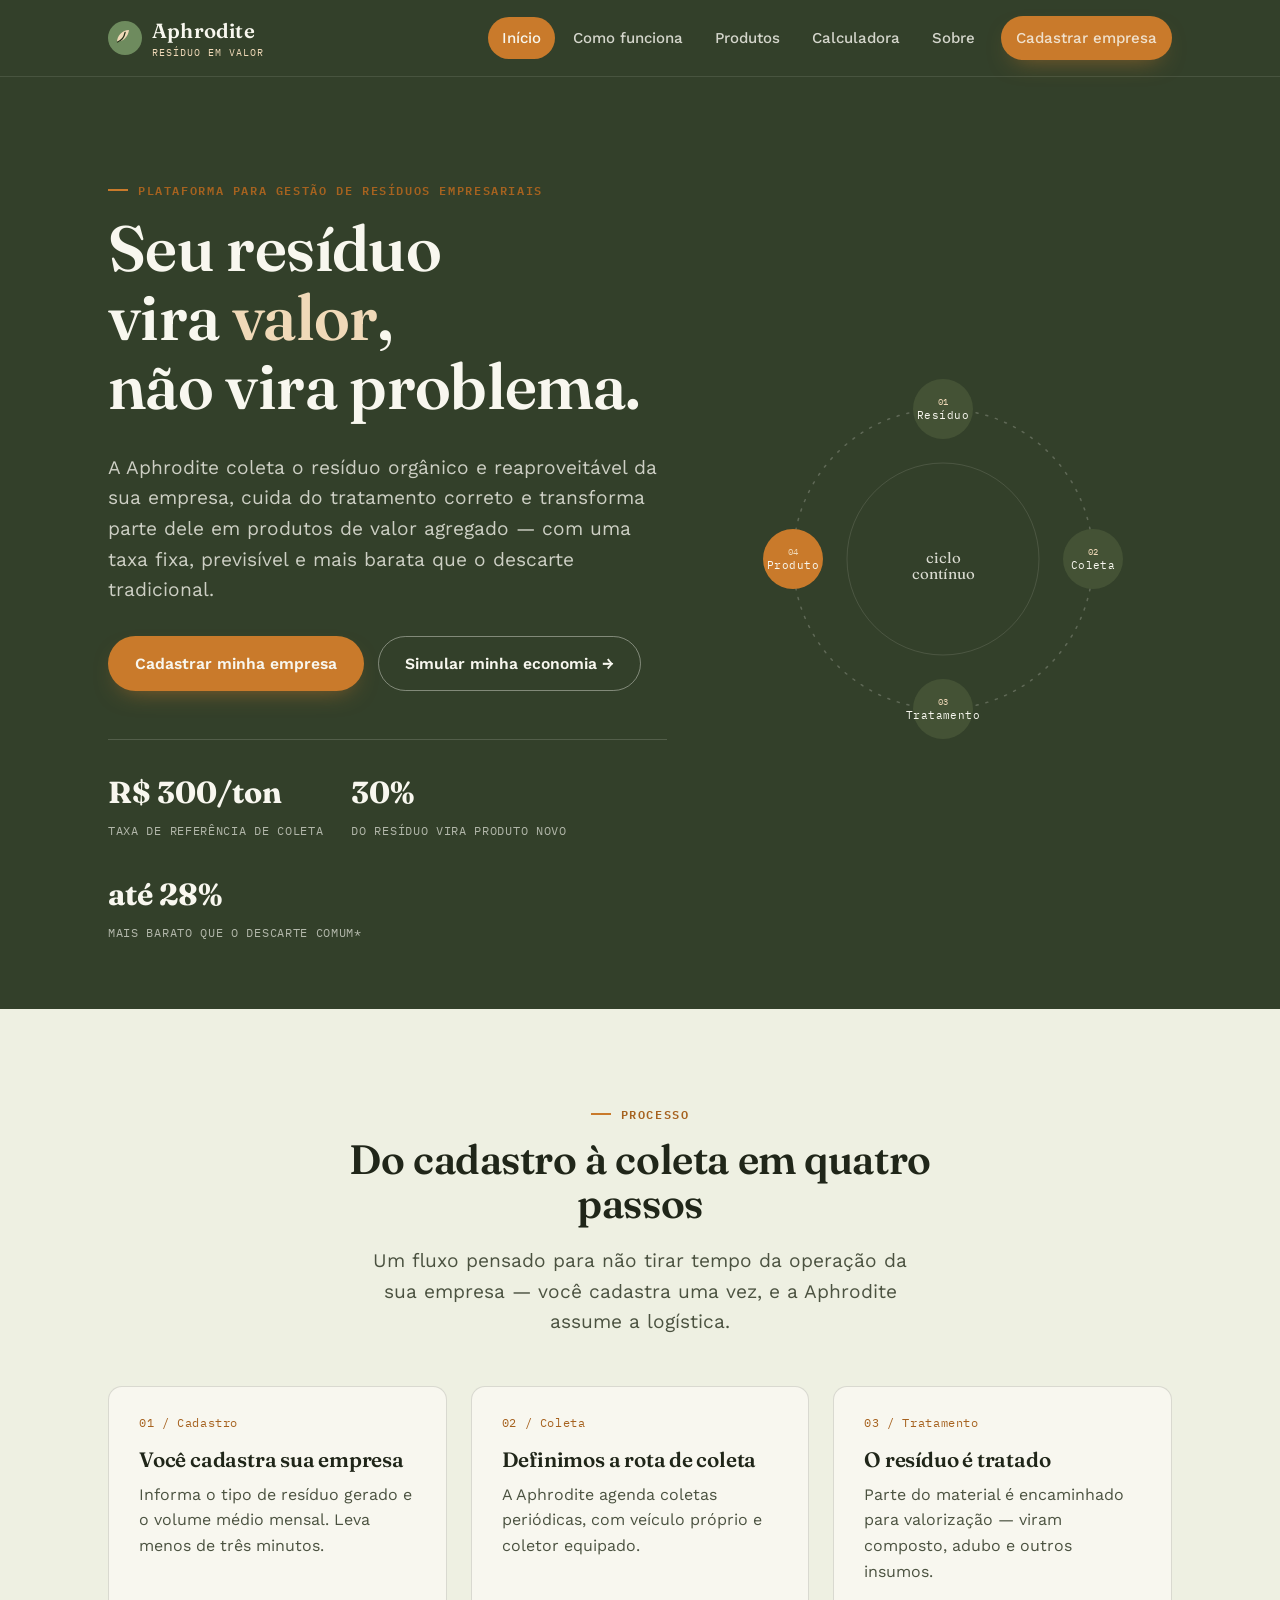
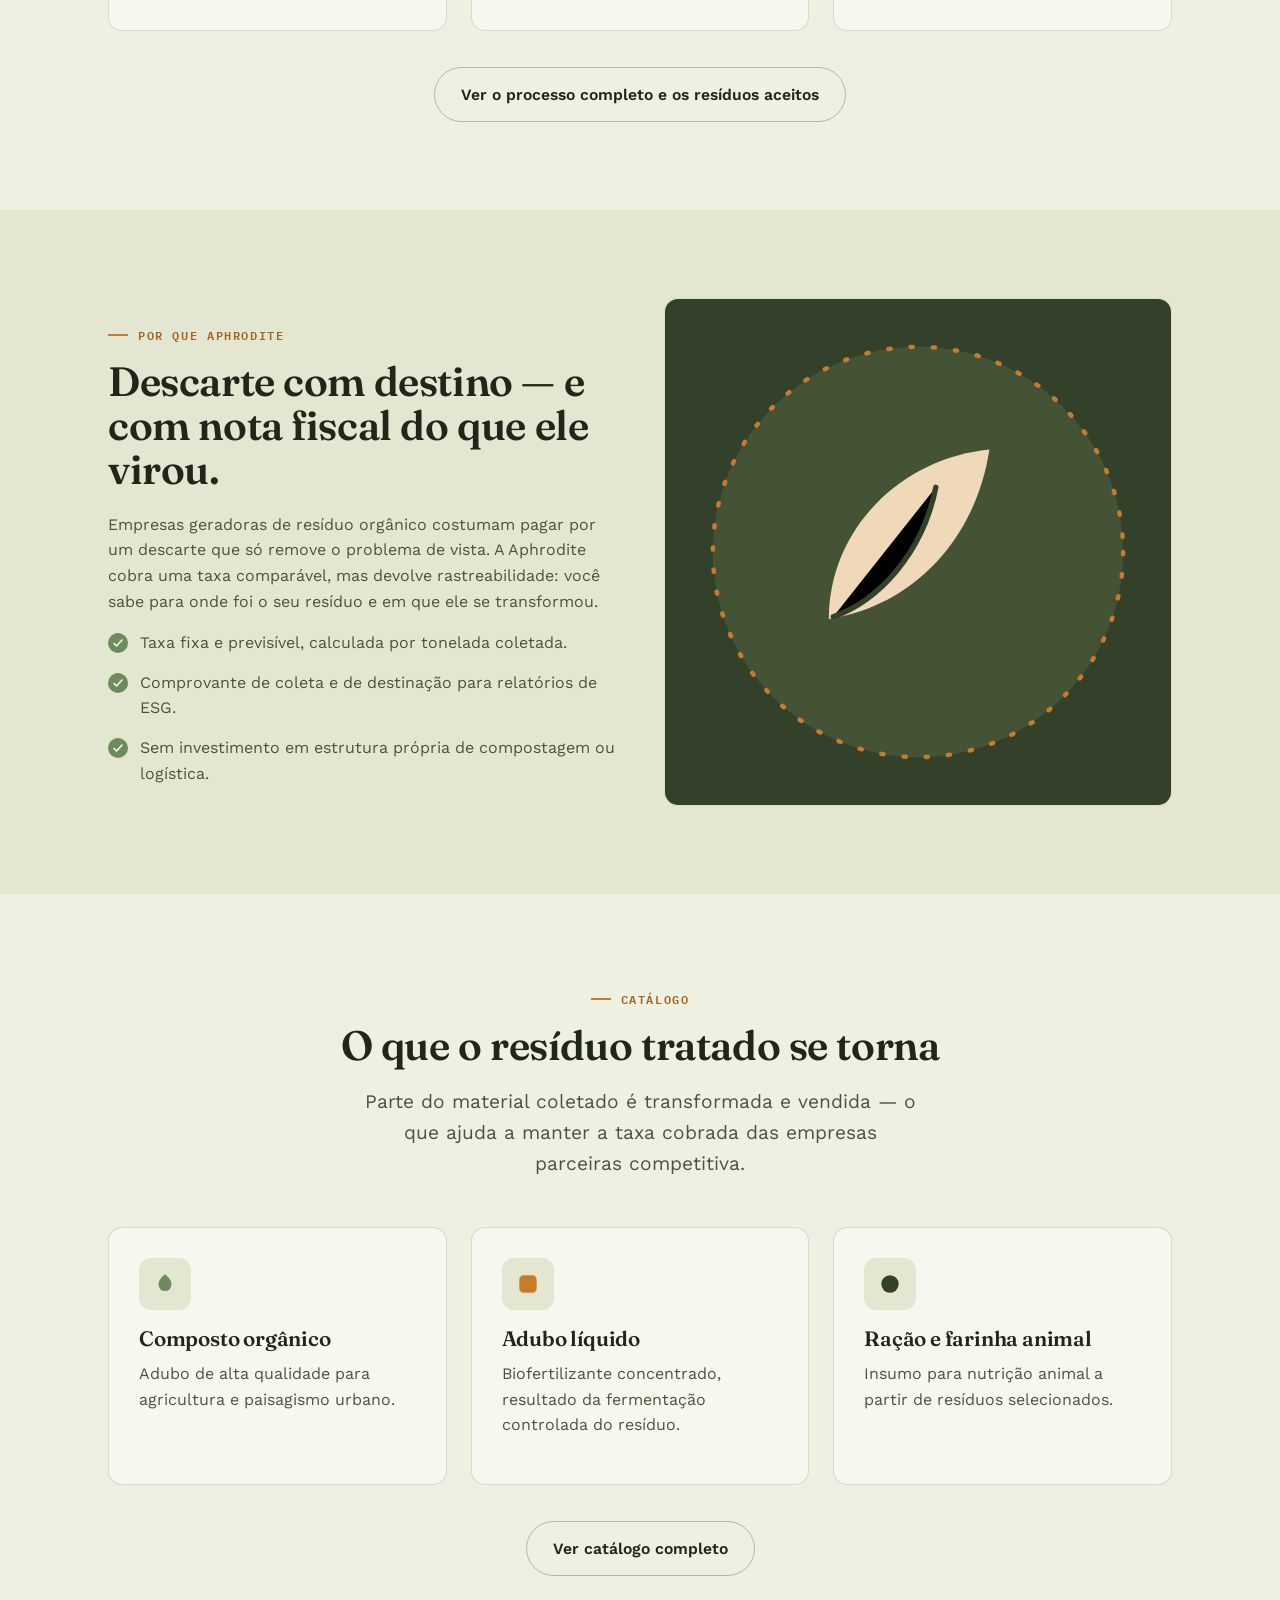
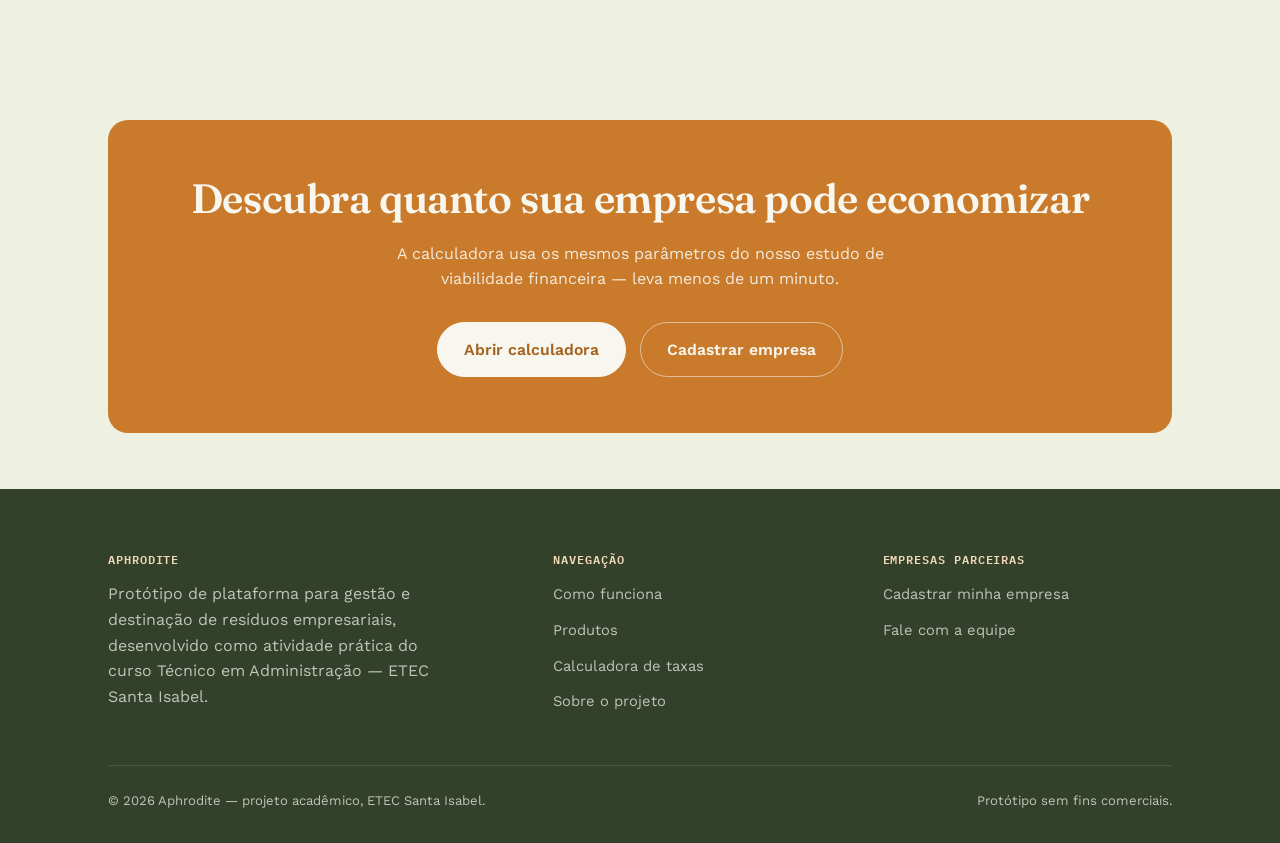
==== index.html @ 7aeb212d "Add files via upload" ====
<!DOCTYPE html>
<html lang="pt-BR">
<head>
<meta charset="UTF-8">
<meta name="viewport" content="width=device-width, initial-scale=1.0">
<title>Aphrodite — do resíduo ao valor</title>
<meta name="description" content="Aphrodite conecta empresas geradoras de resíduos a coleta, tratamento e transformação em produtos de valor agregado.">
<link rel="stylesheet" href="css/style.css">
</head>
<body>
<a class="skip-link" href="#conteudo">Pular para o conteúdo</a>

<header class="site-header">
  <div class="container">
    <a class="brand" href="index.html">
      <svg class="brand-mark" viewBox="0 0 34 34" fill="none" xmlns="http://www.w3.org/2000/svg" aria-hidden="true">
        <circle cx="17" cy="17" r="17" fill="#6E8B5E"/>
        <path d="M9 21c0-6.5 5.2-11.8 12-12-1 6.8-5.4 11.2-12 12z" fill="#F0D9B8"/>
        <path d="M9.5 21c3.3-1.1 6.6-4.4 7.6-9.6" stroke="#243019" stroke-width="1.3" stroke-linecap="round"/>
      </svg>
      <span>
        <span class="brand-word">Aphrodite</span>
        <span class="brand-tag">Resíduo em valor</span>
      </span>
    </a>
    <button class="menu-toggle" aria-label="Abrir menu" aria-expanded="false">☰</button>
    <nav class="main-nav">
      <a href="index.html" class="active">Início</a>
      <a href="como-funciona.html">Como funciona</a>
      <a href="catalogo.html">Produtos</a>
      <a href="calculadora.html">Calculadora</a>
      <a href="sobre.html">Sobre</a>
      <a href="cadastro.html" class="btn btn-primary nav-cta">Cadastrar empresa</a>
    </nav>
  </div>
</header>

<main id="conteudo">

  <!-- HERO -->
  <section class="hero">
    <div class="container">
      <div>
        <span class="eyebrow">Plataforma para gestão de resíduos empresariais</span>
        <h1>Seu resíduo<br>vira <em>valor</em>,<br>não vira problema.</h1>
        <p class="lede">A Aphrodite coleta o resíduo orgânico e reaproveitável da sua empresa, cuida do
          tratamento correto e transforma parte dele em produtos de valor agregado — com uma taxa fixa,
          previsível e mais barata que o descarte tradicional.</p>
        <div class="hero-actions">
          <a href="cadastro.html" class="btn btn-primary">Cadastrar minha empresa</a>
          <a href="calculadora.html" class="btn btn-ghost">Simular minha economia →</a>
        </div>
        <div class="hero-stats">
          <div><strong>R$ 300/ton</strong><span>Taxa de referência de coleta</span></div>
          <div><strong>30%</strong><span>Do resíduo vira produto novo</span></div>
          <div><strong>até 28%</strong><span>Mais barato que o descarte comum*</span></div>
        </div>
      </div>

      <div class="cycle-wrap">
        <div class="cycle" role="img" aria-label="Ciclo Aphrodite: resíduo gerado, coleta, tratamento e produto de valor, que realimenta o ciclo">
          <svg viewBox="0 0 420 420" xmlns="http://www.w3.org/2000/svg">
            <circle cx="210" cy="210" r="150" fill="none" stroke="rgba(248,247,239,0.22)" stroke-width="1.5" stroke-dasharray="2 8" stroke-linecap="round"/>
            <circle cx="210" cy="210" r="96" fill="none" stroke="rgba(248,247,239,0.12)" stroke-width="1"/>

            <!-- ponto orbitando -->
            <g class="cycle-orbit-dot">
              <circle cx="210" cy="60" r="5.5" fill="#C97A2B"/>
              <circle cx="210" cy="60" r="10" fill="none" stroke="#C97A2B" stroke-width="1" opacity="0.5"/>
            </g>

            <!-- nó 1 -->
            <circle cx="210" cy="60" r="30" fill="#445235"/>
            <text x="210" y="56" text-anchor="middle" class="cycle-node-num">01</text>
            <text x="210" y="70" text-anchor="middle" class="cycle-node-label">Resíduo</text>

            <!-- nó 2 -->
            <circle cx="360" cy="210" r="30" fill="#445235"/>
            <text x="360" y="206" text-anchor="middle" class="cycle-node-num">02</text>
            <text x="360" y="220" text-anchor="middle" class="cycle-node-label">Coleta</text>

            <!-- nó 3 -->
            <circle cx="210" cy="360" r="30" fill="#445235"/>
            <text x="210" y="356" text-anchor="middle" class="cycle-node-num">03</text>
            <text x="210" y="370" text-anchor="middle" class="cycle-node-label">Tratamento</text>

            <!-- nó 4 -->
            <circle cx="60" cy="210" r="30" fill="#C97A2B"/>
            <text x="60" y="206" text-anchor="middle" class="cycle-node-num" fill="#33402A">04</text>
            <text x="60" y="220" text-anchor="middle" class="cycle-node-label" fill="#33402A">Produto</text>

            <text x="210" y="214" text-anchor="middle" font-family="Fraunces, serif" font-size="15" fill="#F8F7EF" opacity="0.85">ciclo</text>
            <text x="210" y="230" text-anchor="middle" font-family="Fraunces, serif" font-size="15" fill="#F8F7EF" opacity="0.85">contínuo</text>
          </svg>
        </div>
      </div>
    </div>
  </section>

  <!-- COMO FUNCIONA -->
  <section>
    <div class="container">
      <div class="section-head center">
        <span class="eyebrow">Processo</span>
        <h2>Do cadastro à coleta em quatro passos</h2>
        <p class="lede" style="margin:0 auto;">Um fluxo pensado para não tirar tempo da operação da sua
          empresa — você cadastra uma vez, e a Aphrodite assume a logística.</p>
      </div>
      <div class="grid grid-3">
        <div class="card card-step">
          <span class="num">01 / Cadastro</span>
          <h3>Você cadastra sua empresa</h3>
          <p>Informa o tipo de resíduo gerado e o volume médio mensal. Leva menos de três minutos.</p>
        </div>
        <div class="card card-step">
          <span class="num">02 / Coleta</span>
          <h3>Definimos a rota de coleta</h3>
          <p>A Aphrodite agenda coletas periódicas, com veículo próprio e coletor equipado.</p>
        </div>
        <div class="card card-step">
          <span class="num">03 / Tratamento</span>
          <h3>O resíduo é tratado</h3>
          <p>Parte do material é encaminhado para valorização — viram composto, adubo e outros insumos.</p>
        </div>
      </div>
      <div style="text-align:center; margin-top:36px;">
        <a href="como-funciona.html" class="btn btn-outline">Ver o processo completo e os resíduos aceitos</a>
      </div>
    </div>
  </section>

  <!-- POR QUE APHRODITE -->
  <section class="band-alt">
    <div class="container two-col">
      <div>
        <span class="eyebrow">Por que Aphrodite</span>
        <h2>Descarte com destino — e com nota fiscal do que ele virou.</h2>
        <p>Empresas geradoras de resíduo orgânico costumam pagar por um descarte que só remove o problema
          de vista. A Aphrodite cobra uma taxa comparável, mas devolve rastreabilidade: você sabe para onde
          foi o seu resíduo e em que ele se transformou.</p>
        <ul class="list-check">
          <li>
            <svg width="20" height="20" viewBox="0 0 20 20" fill="none"><circle cx="10" cy="10" r="10" fill="#6E8B5E"/><path d="M6 10.5l2.5 2.5L14 7" stroke="#F8F7EF" stroke-width="1.6" stroke-linecap="round" stroke-linejoin="round"/></svg>
            <span>Taxa fixa e previsível, calculada por tonelada coletada.</span>
          </li>
          <li>
            <svg width="20" height="20" viewBox="0 0 20 20" fill="none"><circle cx="10" cy="10" r="10" fill="#6E8B5E"/><path d="M6 10.5l2.5 2.5L14 7" stroke="#F8F7EF" stroke-width="1.6" stroke-linecap="round" stroke-linejoin="round"/></svg>
            <span>Comprovante de coleta e de destinação para relatórios de ESG.</span>
          </li>
          <li>
            <svg width="20" height="20" viewBox="0 0 20 20" fill="none"><circle cx="10" cy="10" r="10" fill="#6E8B5E"/><path d="M6 10.5l2.5 2.5L14 7" stroke="#F8F7EF" stroke-width="1.6" stroke-linecap="round" stroke-linejoin="round"/></svg>
            <span>Sem investimento em estrutura própria de compostagem ou logística.</span>
          </li>
        </ul>
      </div>
      <div class="card" style="padding:0; overflow:hidden;">
        <div class="product-visual" style="aspect-ratio:1/1; background:var(--loam);">
          <svg viewBox="0 0 200 200" width="70%" xmlns="http://www.w3.org/2000/svg">
            <circle cx="100" cy="100" r="92" fill="#445235"/>
            <path d="M60 130c0-40 32-72 72-76-6 40-34 70-72 76z" fill="#F0D9B8"/>
            <path d="M62 129c20-7 40-28 46-58" stroke="#33402A" stroke-width="2.4" stroke-linecap="round"/>
            <circle cx="100" cy="100" r="92" fill="none" stroke="#C97A2B" stroke-width="2" stroke-dasharray="1 9" stroke-linecap="round"/>
          </svg>
        </div>
      </div>
    </div>
  </section>

  <!-- PRODUTOS -->
  <section>
    <div class="container">
      <div class="section-head center">
        <span class="eyebrow">Catálogo</span>
        <h2>O que o resíduo tratado se torna</h2>
        <p class="lede" style="margin:0 auto;">Parte do material coletado é transformada e vendida — o que
          ajuda a manter a taxa cobrada das empresas parceiras competitiva.</p>
      </div>
      <div class="grid grid-3">
        <div class="card">
          <div class="icon-tile">
            <svg viewBox="0 0 24 24" fill="none"><path d="M12 3c4 3 6 6 6 9.5A6 6 0 0 1 6 12.5C6 9 8 6 12 3z" fill="#6E8B5E"/></svg>
          </div>
          <h3>Composto orgânico</h3>
          <p>Adubo de alta qualidade para agricultura e paisagismo urbano.</p>
        </div>
        <div class="card">
          <div class="icon-tile">
            <svg viewBox="0 0 24 24" fill="none"><rect x="4" y="4" width="16" height="16" rx="4" fill="#C97A2B"/></svg>
          </div>
          <h3>Adubo líquido</h3>
          <p>Biofertilizante concentrado, resultado da fermentação controlada do resíduo.</p>
        </div>
        <div class="card">
          <div class="icon-tile">
            <svg viewBox="0 0 24 24" fill="none"><circle cx="12" cy="12" r="8" fill="#33402A"/></svg>
          </div>
          <h3>Ração e farinha animal</h3>
          <p>Insumo para nutrição animal a partir de resíduos selecionados.</p>
        </div>
      </div>
      <div style="text-align:center; margin-top:36px;">
        <a href="catalogo.html" class="btn btn-outline">Ver catálogo completo</a>
      </div>
    </div>
  </section>

  <!-- CTA -->
  <section class="tight">
    <div class="container">
      <div class="cta-band">
        <h2>Descubra quanto sua empresa pode economizar</h2>
        <p>A calculadora usa os mesmos parâmetros do nosso estudo de viabilidade financeira — leva menos de um minuto.</p>
        <div class="hero-actions" style="justify-content:center;">
          <a href="calculadora.html" class="btn btn-outline">Abrir calculadora</a>
          <a href="cadastro.html" class="btn btn-ghost">Cadastrar empresa</a>
        </div>
      </div>
    </div>
  </section>

</main>

<footer class="site-footer">
  <div class="container">
    <div class="footer-grid">
      <div>
        <h4>Aphrodite</h4>
        <p style="max-width:34ch; color:rgba(248,247,239,0.72);">Protótipo de plataforma para gestão e
          destinação de resíduos empresariais, desenvolvido como atividade prática do curso Técnico em
          Administração — ETEC Santa Isabel.</p>
      </div>
      <div>
        <h4>Navegação</h4>
        <ul>
          <li><a href="como-funciona.html">Como funciona</a></li>
          <li><a href="catalogo.html">Produtos</a></li>
          <li><a href="calculadora.html">Calculadora de taxas</a></li>
          <li><a href="sobre.html">Sobre o projeto</a></li>
        </ul>
      </div>
      <div>
        <h4>Empresas parceiras</h4>
        <ul>
          <li><a href="cadastro.html">Cadastrar minha empresa</a></li>
          <li><a href="sobre.html#equipe">Fale com a equipe</a></li>
        </ul>
      </div>
    </div>
    <div class="footer-bottom">
      <span>© 2026 Aphrodite — projeto acadêmico, ETEC Santa Isabel.</span>
      <span>Protótipo sem fins comerciais.</span>
    </div>
  </div>
</footer>

<script src="js/main.js"></script>
</body>
</html>
---- css/style.css ----
/* =========================================================
   APHRODITE — folha de estilos principal
   Identidade: do resíduo ao valor — paleta de terra, composto
   e crescimento. Tipografia serifada de personalidade (Fraunces)
   + grotesca neutra (Work Sans) + monoespaçada para dados (IBM Plex Mono).
   ========================================================= */

@import url('https://fonts.googleapis.com/css2?family=Fraunces:opsz,wght@9..144,400;9..144,500;9..144,600;9..144,700&family=Work+Sans:wght@400;500;600;700&family=IBM+Plex+Mono:wght@400;500;600&display=swap');

:root {
  /* Paleta */
  --bg: #EEF0E2;            /* parchment esverdeado — fundo principal */
  --bg-alt: #E3E7D2;        /* variação para faixas alternadas */
  --paper: #F8F7EF;         /* cartões / superfícies claras */
  --ink: #202619;           /* texto principal, quase preto esverdeado */
  --ink-soft: #4B5240;      /* texto secundário */
  --loam: #33402A;          /* verde-terra escuro — header, rodapé, seções de contraste */
  --loam-2: #445235;
  --moss: #6E8B5E;          /* verde musgo — acentos secundários, sucesso */
  --marigold: #C97A2B;      /* laranja composto/calêndula — CTA principal */
  --marigold-dark: #A6621F;
  --marigold-light: #F0D9B8;
  --line: rgba(32, 38, 25, 0.14);
  --line-strong: rgba(32, 38, 25, 0.28);

  --font-display: 'Fraunces', Georgia, 'Times New Roman', serif;
  --font-body: 'Work Sans', 'Segoe UI', Arial, sans-serif;
  --font-mono: 'IBM Plex Mono', 'Courier New', monospace;

  --radius: 14px;
  --radius-sm: 8px;
  --container: 1120px;
  --shadow: 0 12px 32px -18px rgba(32, 38, 25, 0.35);
}

* { box-sizing: border-box; }
html { scroll-behavior: smooth; }

body {
  margin: 0;
  background: var(--bg);
  color: var(--ink);
  font-family: var(--font-body);
  font-size: 16px;
  line-height: 1.6;
  -webkit-font-smoothing: antialiased;
  overflow-x: hidden;
}

/* Evita que itens de grid/flex "empurrem" a página em telas pequenas —
   por padrão, itens de grid não encolhem abaixo do conteúdo intrínseco. */
.hero .container,
.two-col,
.calc-layout,
.grid {
  min-width: 0;
}
.hero .container > *,
.two-col > *,
.calc-layout > *,
.grid > * {
  min-width: 0;
}

img, svg { display: block; max-width: 100%; }

a { color: inherit; }

h1, h2, h3, h4 {
  font-family: var(--font-display);
  font-weight: 600;
  line-height: 1.08;
  margin: 0 0 0.5em;
  letter-spacing: -0.01em;
}

h1 { font-size: clamp(2.4rem, 5vw, 4.1rem); font-weight: 600; }
h2 { font-size: clamp(1.8rem, 3.2vw, 2.6rem); }
h3 { font-size: 1.3rem; }

p { margin: 0 0 1em; color: var(--ink-soft); }
.lede { font-size: 1.2rem; color: var(--ink-soft); max-width: 46ch; }

.container {
  width: 100%;
  max-width: var(--container);
  margin: 0 auto;
  padding: 0 28px;
}

section { padding: 88px 0; }
section.tight { padding: 56px 0; }

.eyebrow {
  font-family: var(--font-mono);
  text-transform: uppercase;
  letter-spacing: 0.14em;
  font-size: 0.72rem;
  color: var(--marigold-dark);
  font-weight: 600;
  display: inline-flex;
  align-items: center;
  gap: 10px;
  margin-bottom: 14px;
}
.eyebrow::before {
  content: "";
  width: 20px;
  height: 2px;
  background: var(--marigold);
  display: inline-block;
}

/* ---------- Botões ---------- */
.btn {
  display: inline-flex;
  align-items: center;
  justify-content: center;
  gap: 8px;
  font-family: var(--font-body);
  font-weight: 600;
  font-size: 0.98rem;
  padding: 14px 26px;
  border-radius: 999px;
  border: 1.5px solid transparent;
  cursor: pointer;
  text-decoration: none;
  transition: transform 0.15s ease, box-shadow 0.15s ease, background 0.15s ease, color 0.15s ease;
}
.btn:focus-visible {
  outline: 3px solid var(--marigold-dark);
  outline-offset: 2px;
}
.btn-primary {
  background: var(--marigold);
  color: var(--paper);
  box-shadow: 0 10px 24px -12px rgba(201, 122, 43, 0.65);
}
.btn-primary:hover { background: var(--marigold-dark); transform: translateY(-1px); }

.btn-ghost {
  background: transparent;
  color: var(--paper);
  border-color: rgba(248, 247, 239, 0.4);
}
.btn-ghost:hover { border-color: var(--paper); }

.btn-outline {
  background: transparent;
  color: var(--ink);
  border-color: var(--line-strong);
}
.btn-outline:hover { border-color: var(--ink); }

.btn-block { width: 100%; }
.btn[disabled] { opacity: 0.55; cursor: not-allowed; transform: none !important; }

/* ---------- Header ---------- */
.site-header {
  position: sticky;
  top: 0;
  z-index: 40;
  background: var(--loam);
  color: var(--paper);
  border-bottom: 1px solid rgba(248, 247, 239, 0.1);
}
.site-header .container {
  display: flex;
  align-items: center;
  justify-content: space-between;
  height: 76px;
}
.brand {
  display: flex;
  align-items: center;
  gap: 10px;
  text-decoration: none;
  color: var(--paper);
}
.brand-mark {
  width: 34px; height: 34px;
  flex-shrink: 0;
}
.brand-word {
  font-family: var(--font-display);
  font-size: 1.28rem;
  font-weight: 600;
  letter-spacing: 0.01em;
}
.brand-tag {
  font-family: var(--font-mono);
  font-size: 0.62rem;
  letter-spacing: 0.1em;
  text-transform: uppercase;
  color: var(--marigold-light);
  display: block;
  margin-top: -2px;
}

nav.main-nav {
  display: flex;
  align-items: center;
  gap: 4px;
}
nav.main-nav a {
  text-decoration: none;
  color: rgba(248, 247, 239, 0.82);
  font-size: 0.94rem;
  font-weight: 500;
  padding: 9px 14px;
  border-radius: 999px;
  transition: background 0.15s ease, color 0.15s ease;
}
nav.main-nav a:hover { background: rgba(248, 247, 239, 0.1); color: var(--paper); }
nav.main-nav a.active { background: var(--marigold); color: var(--paper); }

.nav-cta { margin-left: 8px; }

.menu-toggle {
  display: none;
  background: none;
  border: none;
  color: var(--paper);
  font-size: 1.5rem;
  cursor: pointer;
}

@media (max-width: 880px) {
  nav.main-nav { position: fixed; top: 76px; left: 0; right: 0; background: var(--loam);
    flex-direction: column; align-items: stretch; padding: 8px 20px 20px; gap: 2px;
    border-bottom: 1px solid rgba(248,247,239,0.12); transform: translateY(-8px); opacity: 0;
    pointer-events: none; transition: all 0.18s ease; }
  nav.main-nav.open { transform: translateY(0); opacity: 1; pointer-events: auto; }
  nav.main-nav a { padding: 12px 10px; }
  .nav-cta { margin-left: 0; margin-top: 6px; }
  .menu-toggle { display: block; }
}

/* ---------- Hero ---------- */
.hero {
  background: var(--loam);
  color: var(--paper);
  position: relative;
  overflow: hidden;
  padding: 96px 0 0;
}
.hero .container {
  display: grid;
  grid-template-columns: 1.1fr 0.9fr;
  gap: 48px;
  align-items: center;
  padding-bottom: 64px;
}
.hero h1 { color: var(--paper); }
.hero h1 em {
  font-style: normal;
  color: var(--marigold-light);
}
.hero .lede { color: rgba(248, 247, 239, 0.78); }
.hero-actions { display: flex; gap: 14px; flex-wrap: wrap; margin-top: 30px; }

.hero-stats {
  display: flex;
  gap: 28px;
  margin-top: 48px;
  padding-top: 28px;
  border-top: 1px solid rgba(248, 247, 239, 0.16);
  flex-wrap: wrap;
}
.hero-stats div strong {
  font-family: var(--font-display);
  font-size: 1.9rem;
  display: block;
  color: var(--paper);
}
.hero-stats div span {
  font-family: var(--font-mono);
  font-size: 0.72rem;
  text-transform: uppercase;
  letter-spacing: 0.06em;
  color: rgba(248, 247, 239, 0.65);
}

@media (max-width: 880px) {
  .hero .container { grid-template-columns: 1fr; }
}

/* ---------- Ciclo Aphrodite (elemento-assinatura) ---------- */
.cycle-wrap { display: flex; align-items: center; justify-content: center; }
.cycle {
  position: relative;
  width: min(420px, 100%);
  aspect-ratio: 1 / 1;
}
.cycle svg { width: 100%; height: 100%; }
.cycle-orbit-dot {
  transform-origin: 210px 210px;
  animation: orbit 14s linear infinite;
}
@keyframes orbit {
  from { transform: rotate(0deg); }
  to { transform: rotate(360deg); }
}
.cycle-node-label {
  font-family: var(--font-mono);
  font-size: 10.5px;
  fill: var(--paper);
  letter-spacing: 0.04em;
}
.cycle-node-num {
  font-family: var(--font-mono);
  font-size: 9px;
  fill: var(--marigold-light);
}
@media (prefers-reduced-motion: reduce) {
  .cycle-orbit-dot { animation: none; }
}

/* ---------- Seções gerais ---------- */
.section-head {
  max-width: 640px;
  margin: 0 auto 48px;
  text-align: left;
}
.section-head.center { text-align: center; margin-left: auto; margin-right: auto; }

.grid {
  display: grid;
  gap: 24px;
}
.grid-3 { grid-template-columns: repeat(3, 1fr); }
.grid-2 { grid-template-columns: repeat(2, 1fr); }
@media (max-width: 880px) {
  .grid-3, .grid-2 { grid-template-columns: 1fr; }
}

.card {
  background: var(--paper);
  border: 1px solid var(--line);
  border-radius: var(--radius);
  padding: 30px;
}
.card-step {
  position: relative;
  padding-top: 44px;
}
.card-step .num {
  font-family: var(--font-mono);
  font-size: 0.78rem;
  color: var(--marigold-dark);
  position: absolute;
  top: 26px;
  left: 30px;
  letter-spacing: 0.05em;
}
.card-step h3 { margin-top: 18px; }

.icon-tile {
  width: 52px; height: 52px;
  border-radius: 12px;
  background: var(--bg-alt);
  display: flex; align-items: center; justify-content: center;
  margin-bottom: 18px;
}
.icon-tile svg { width: 26px; height: 26px; }

/* ---------- Alternating band ---------- */
.band-alt { background: var(--bg-alt); }
.band-paper { background: var(--paper); border-top: 1px solid var(--line); border-bottom: 1px solid var(--line); }
.band-loam { background: var(--loam); color: var(--paper); }
.band-loam h2, .band-loam h3 { color: var(--paper); }
.band-loam p { color: rgba(248,247,239,0.75); }

/* ---------- Tabela de resíduos ---------- */
.waste-table {
  width: 100%;
  border-collapse: collapse;
  background: var(--paper);
  border-radius: var(--radius);
  overflow: hidden;
  border: 1px solid var(--line);
}
.waste-table th, .waste-table td {
  text-align: left;
  padding: 14px 18px;
  border-bottom: 1px solid var(--line);
  font-size: 0.94rem;
}
.waste-table th {
  font-family: var(--font-mono);
  text-transform: uppercase;
  font-size: 0.72rem;
  letter-spacing: 0.06em;
  color: var(--ink-soft);
  background: var(--bg-alt);
}
.waste-table tr:last-child td { border-bottom: none; }
.tag {
  display: inline-block;
  font-family: var(--font-mono);
  font-size: 0.68rem;
  text-transform: uppercase;
  letter-spacing: 0.04em;
  padding: 4px 9px;
  border-radius: 999px;
}
.tag-ok { background: rgba(110, 139, 94, 0.16); color: #3E5A34; }
.tag-no { background: rgba(179, 70, 51, 0.14); color: #A6421F; }

/* ---------- Produtos (catálogo) ---------- */
.product-card {
  background: var(--paper);
  border: 1px solid var(--line);
  border-radius: var(--radius);
  overflow: hidden;
  display: flex;
  flex-direction: column;
}
.product-visual {
  aspect-ratio: 4 / 3;
  background: var(--bg-alt);
  display: flex; align-items: center; justify-content: center;
  padding: 30px;
}
.product-visual svg { width: 100%; height: 100%; }
.product-body { padding: 24px 26px 28px; flex: 1; display: flex; flex-direction: column; }
.product-price {
  margin-top: auto;
  font-family: var(--font-mono);
  font-size: 0.85rem;
  color: var(--marigold-dark);
  padding-top: 14px;
  border-top: 1px dashed var(--line-strong);
}
.product-price strong { font-size: 1.15rem; color: var(--ink); }

/* ---------- Formulários ---------- */
.form-card {
  background: var(--paper);
  border: 1px solid var(--line);
  border-radius: var(--radius);
  padding: 40px;
  box-shadow: var(--shadow);
}
.form-grid { display: grid; grid-template-columns: 1fr 1fr; gap: 20px; }
@media (max-width: 700px) { .form-grid { grid-template-columns: 1fr; } }
.field { margin-bottom: 20px; display: flex; flex-direction: column; gap: 7px; }
.field.full { grid-column: 1 / -1; }
.field label {
  font-family: var(--font-mono);
  font-size: 0.74rem;
  text-transform: uppercase;
  letter-spacing: 0.05em;
  color: var(--ink-soft);
}
.field .hint { font-size: 0.8rem; color: var(--ink-soft); margin-top: -2px; }
input, select, textarea {
  font-family: var(--font-body);
  font-size: 1rem;
  padding: 12px 14px;
  border-radius: var(--radius-sm);
  border: 1.5px solid var(--line-strong);
  background: #fff;
  color: var(--ink);
  width: 100%;
}
input:focus, select:focus, textarea:focus {
  outline: none;
  border-color: var(--marigold);
  box-shadow: 0 0 0 3px rgba(201, 122, 43, 0.18);
}
textarea { resize: vertical; min-height: 90px; }
fieldset { border: none; padding: 0; margin: 0 0 28px; }
legend {
  font-family: var(--font-display);
  font-size: 1.1rem;
  font-weight: 600;
  padding: 0 0 14px;
}

.form-msg {
  margin-top: 18px;
  padding: 16px 18px;
  border-radius: var(--radius-sm);
  font-size: 0.94rem;
  display: none;
}
.form-msg.show { display: block; }
.form-msg.success { background: rgba(110, 139, 94, 0.15); color: #33502A; border: 1px solid rgba(110,139,94,0.4); }
.form-msg.error { background: rgba(179, 70, 51, 0.12); color: #A6421F; border: 1px solid rgba(179,70,51,0.35); }

/* ---------- Calculadora ---------- */
.calc-layout {
  display: grid;
  grid-template-columns: 1fr 1fr;
  gap: 32px;
  align-items: start;
}
@media (max-width: 880px) { .calc-layout { grid-template-columns: 1fr; } }

.result-card {
  background: var(--loam);
  color: var(--paper);
  border-radius: var(--radius);
  padding: 34px;
  position: sticky;
  top: 96px;
}
.result-card h3 { color: var(--paper); }
.result-line {
  display: flex;
  justify-content: space-between;
  align-items: baseline;
  padding: 13px 0;
  border-bottom: 1px solid rgba(248,247,239,0.14);
  font-size: 0.95rem;
}
.result-line span:first-child { color: rgba(248,247,239,0.7); }
.result-line span:last-child { font-family: var(--font-mono); }
.result-total {
  margin-top: 8px;
  padding-top: 20px;
  display: flex;
  justify-content: space-between;
  align-items: baseline;
}
.result-total .label { font-family: var(--font-mono); font-size: 0.78rem; text-transform: uppercase; letter-spacing: 0.06em; color: var(--marigold-light); }
.result-total .value { font-family: var(--font-display); font-size: 2.3rem; color: var(--paper); }
.result-note { font-size: 0.82rem; color: rgba(248,247,239,0.6); margin-top: 18px; }

/* ---------- Footer ---------- */
.site-footer {
  background: var(--loam);
  color: rgba(248,247,239,0.72);
  padding: 64px 0 32px;
}
.footer-grid {
  display: grid;
  grid-template-columns: 1.4fr 1fr 1fr;
  gap: 40px;
  padding-bottom: 40px;
  border-bottom: 1px solid rgba(248,247,239,0.12);
}
@media (max-width: 700px) { .footer-grid { grid-template-columns: 1fr; } }
.footer-grid h4 {
  font-family: var(--font-mono);
  text-transform: uppercase;
  font-size: 0.72rem;
  letter-spacing: 0.08em;
  color: var(--marigold-light);
  margin-bottom: 16px;
}
.footer-grid ul { list-style: none; padding: 0; margin: 0; display: flex; flex-direction: column; gap: 10px; }
.footer-grid a { text-decoration: none; color: rgba(248,247,239,0.72); font-size: 0.92rem; }
.footer-grid a:hover { color: var(--paper); }
.footer-bottom {
  display: flex; justify-content: space-between; align-items: center;
  padding-top: 24px; font-size: 0.82rem; flex-wrap: wrap; gap: 10px;
}

/* ---------- Página interna genérica ---------- */
.page-hero {
  background: var(--loam);
  color: var(--paper);
  padding: 72px 0 56px;
}
.page-hero h1 { color: var(--paper); }
.page-hero .lede { color: rgba(248,247,239,0.78); }

.breadcrumb {
  font-family: var(--font-mono);
  font-size: 0.72rem;
  text-transform: uppercase;
  letter-spacing: 0.06em;
  color: var(--marigold-light);
  margin-bottom: 18px;
}

.two-col {
  display: grid;
  grid-template-columns: 1fr 1fr;
  gap: 48px;
  align-items: center;
}
@media (max-width: 880px) { .two-col { grid-template-columns: 1fr; } }

.list-check { list-style: none; padding: 0; margin: 0; display: flex; flex-direction: column; gap: 14px; }
.list-check li { display: flex; gap: 12px; align-items: flex-start; color: var(--ink-soft); }
.list-check svg { flex-shrink: 0; margin-top: 3px; }

.team-card { text-align: left; }
.team-card .role {
  font-family: var(--font-mono);
  font-size: 0.72rem;
  text-transform: uppercase;
  letter-spacing: 0.05em;
  color: var(--marigold-dark);
  margin-bottom: 4px;
  display: block;
}

.cta-band {
  background: var(--marigold);
  color: var(--paper);
  border-radius: 20px;
  padding: 56px;
  text-align: center;
}
.cta-band h2 { color: var(--paper); }
.cta-band p { color: rgba(248,247,239,0.9); margin: 0 auto 26px; max-width: 50ch; }
.cta-band .btn-ghost { border-color: rgba(248,247,239,0.55); }
.cta-band .btn-outline { background: var(--paper); color: var(--marigold-dark); border-color: var(--paper); }
.cta-band .btn-outline:hover { background: var(--marigold-light); }

.skip-link {
  position: absolute; left: -999px; top: 0;
  background: var(--marigold); color: #fff; padding: 12px 18px; z-index: 100;
}
.skip-link:focus { left: 12px; top: 12px; }
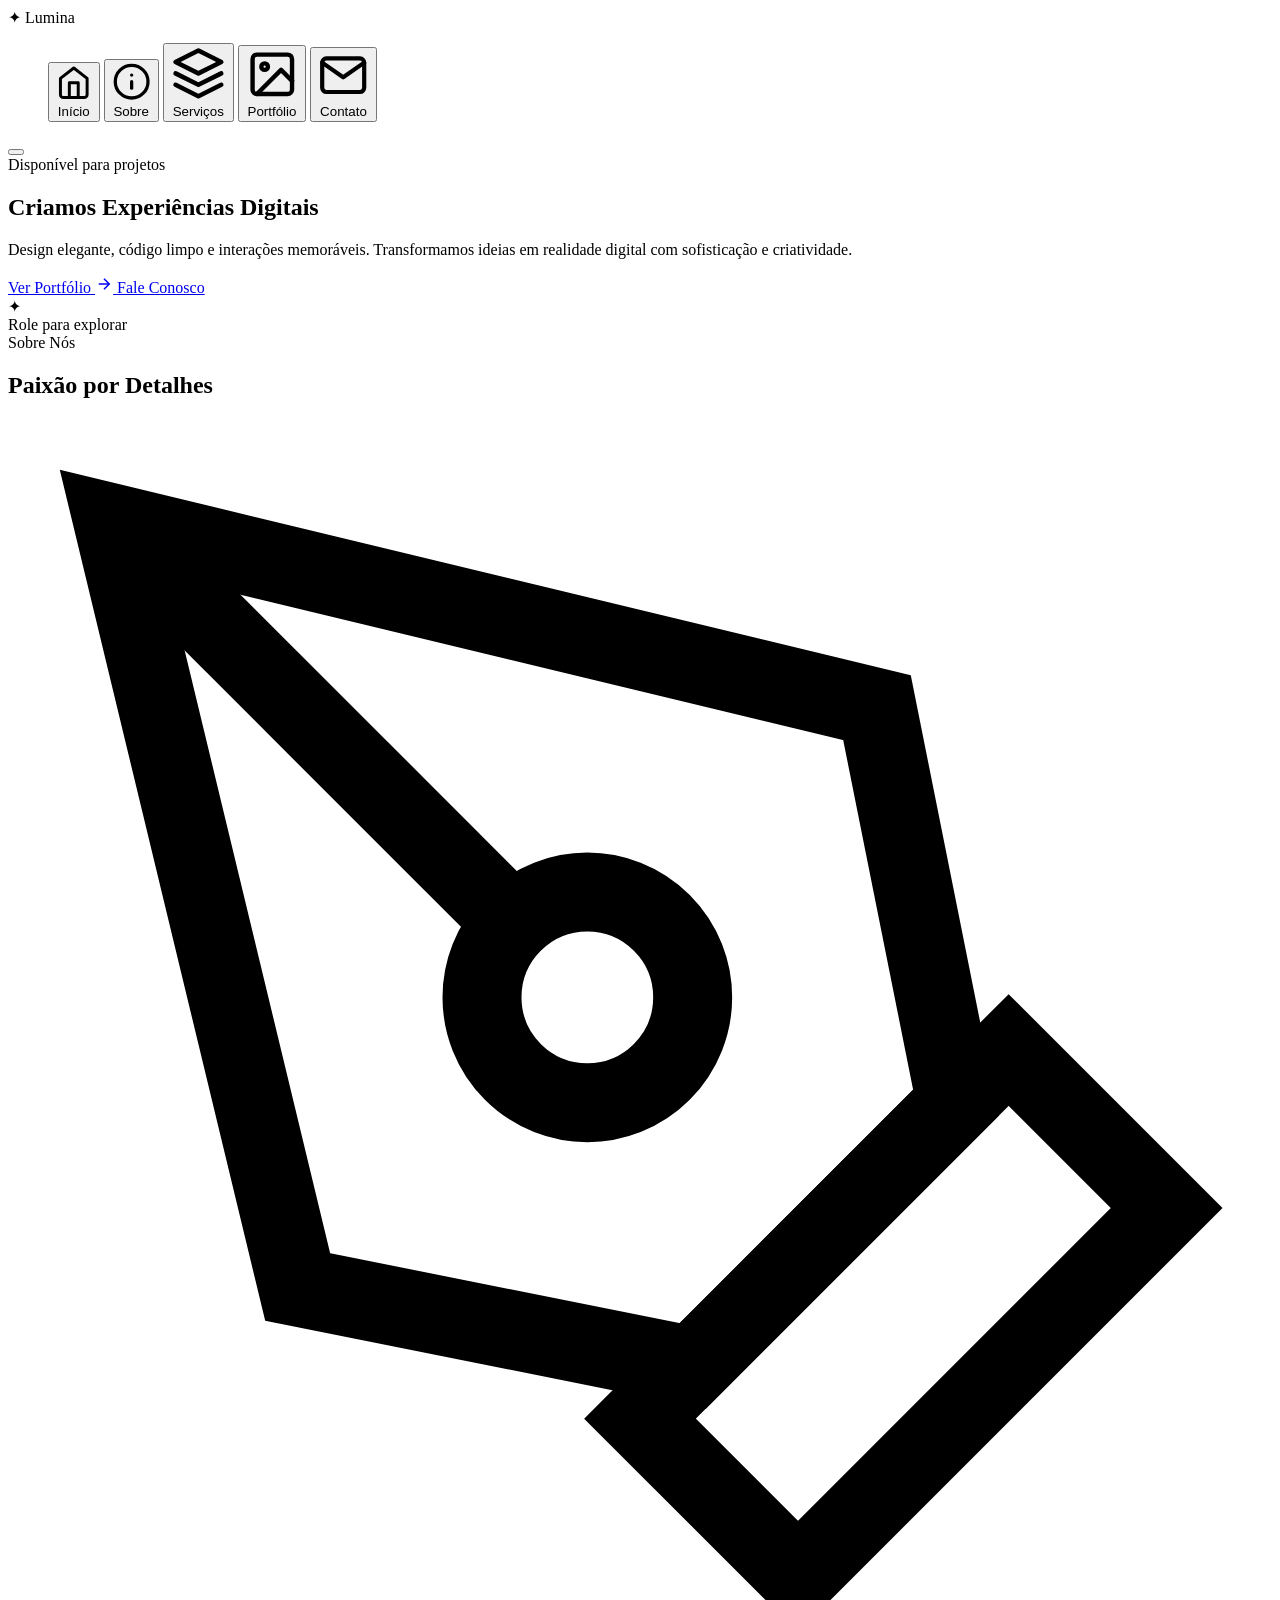
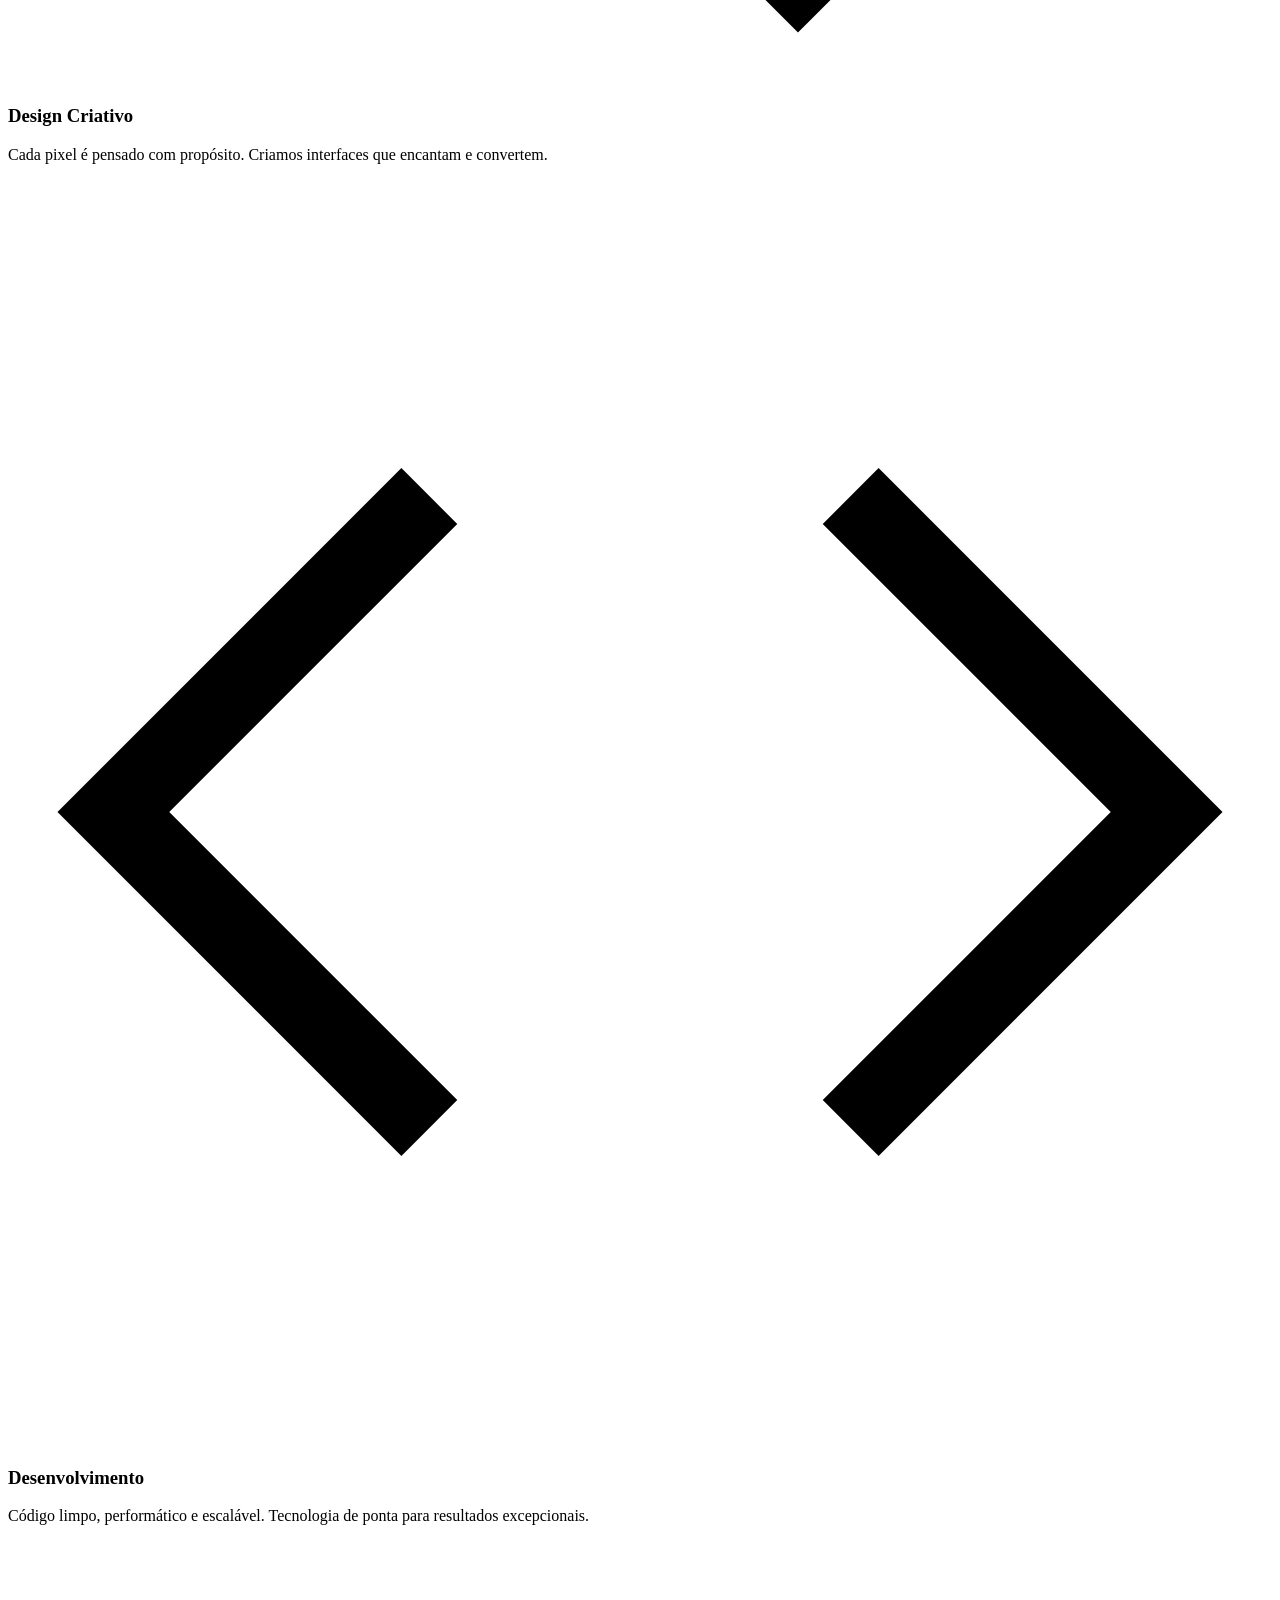
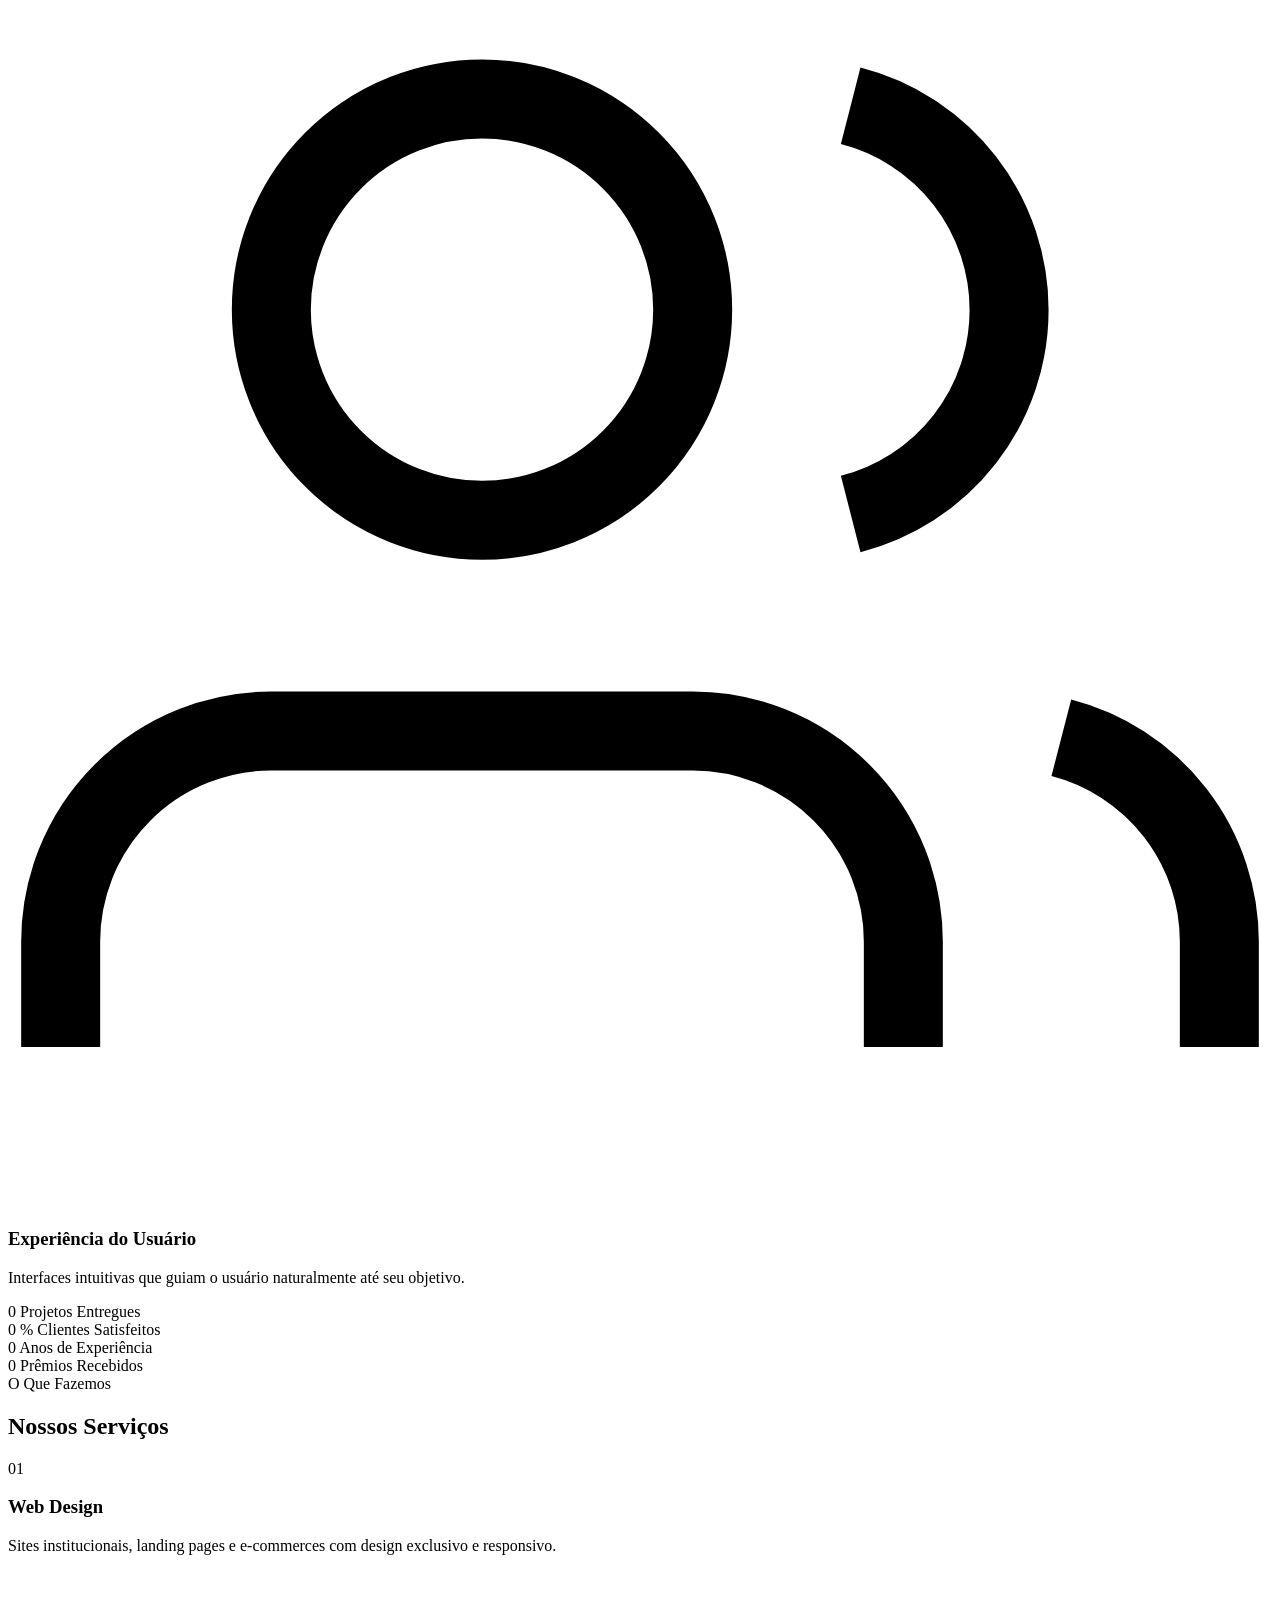
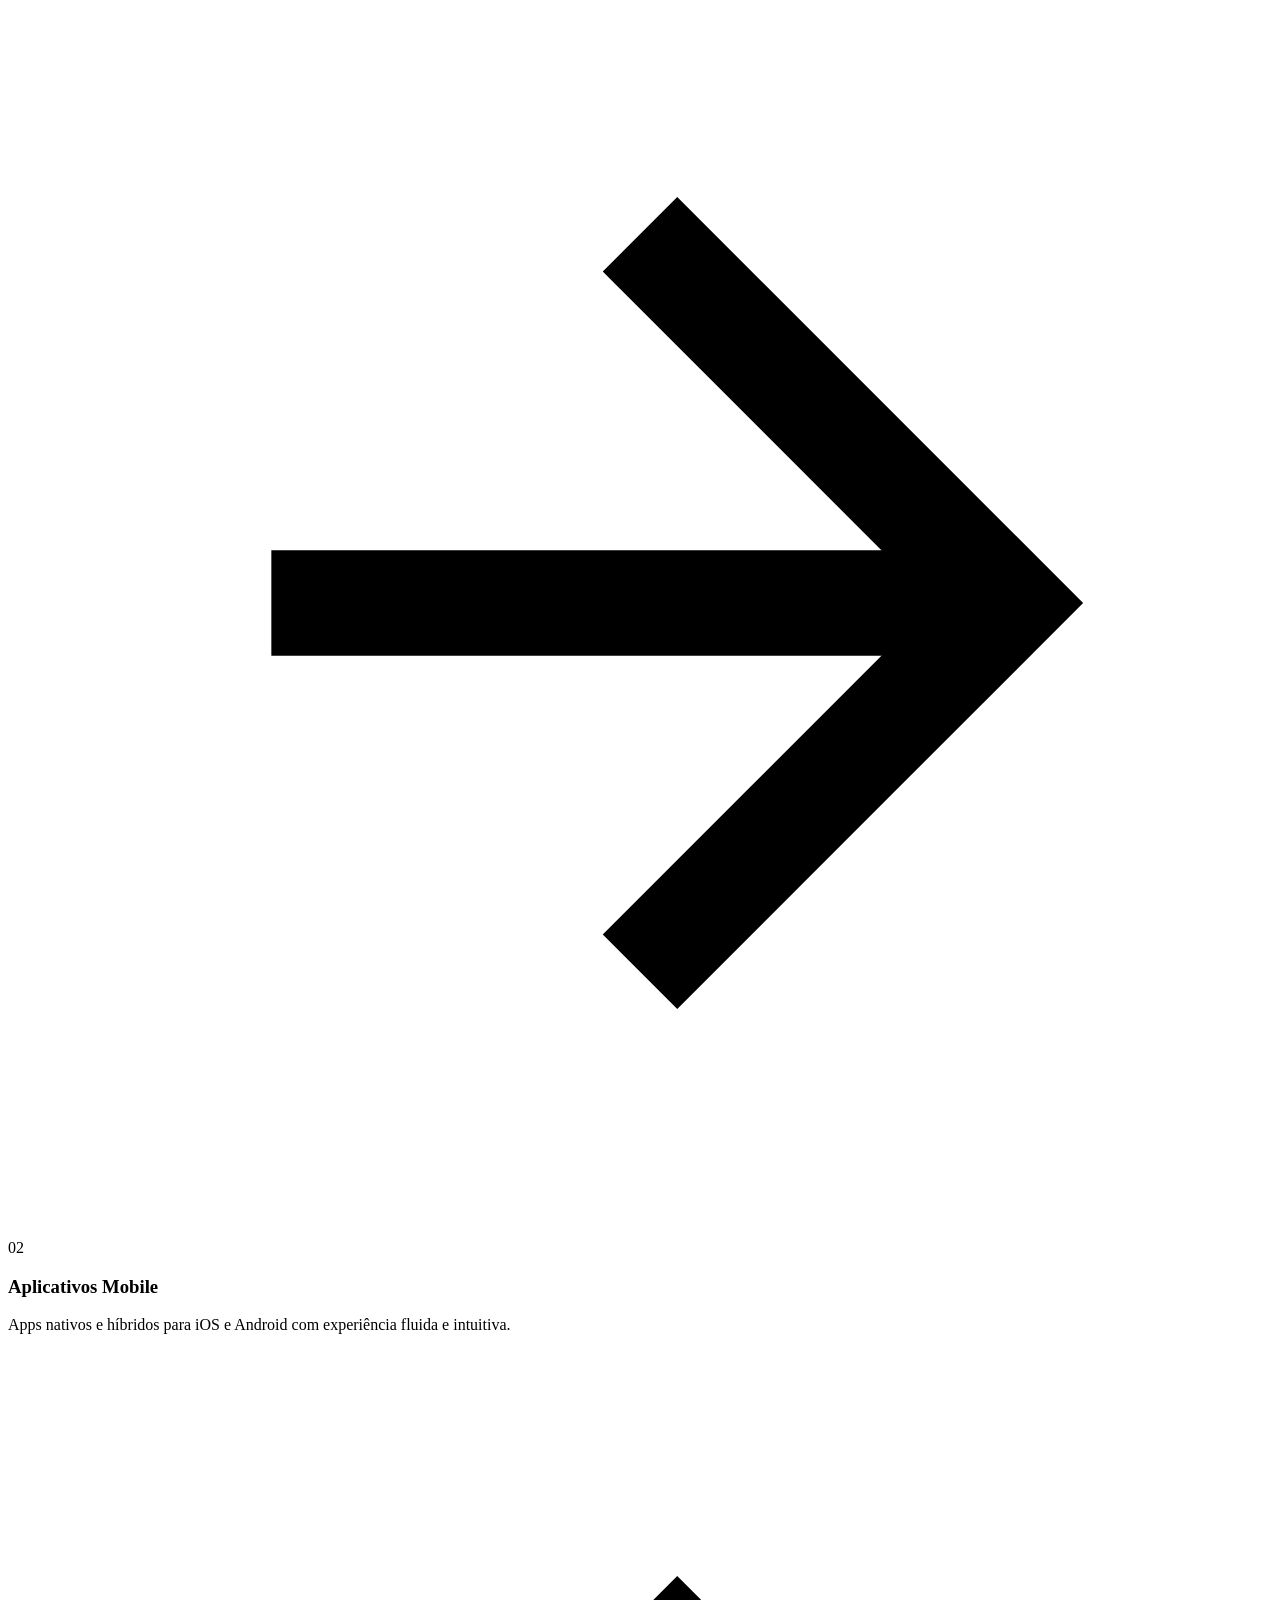
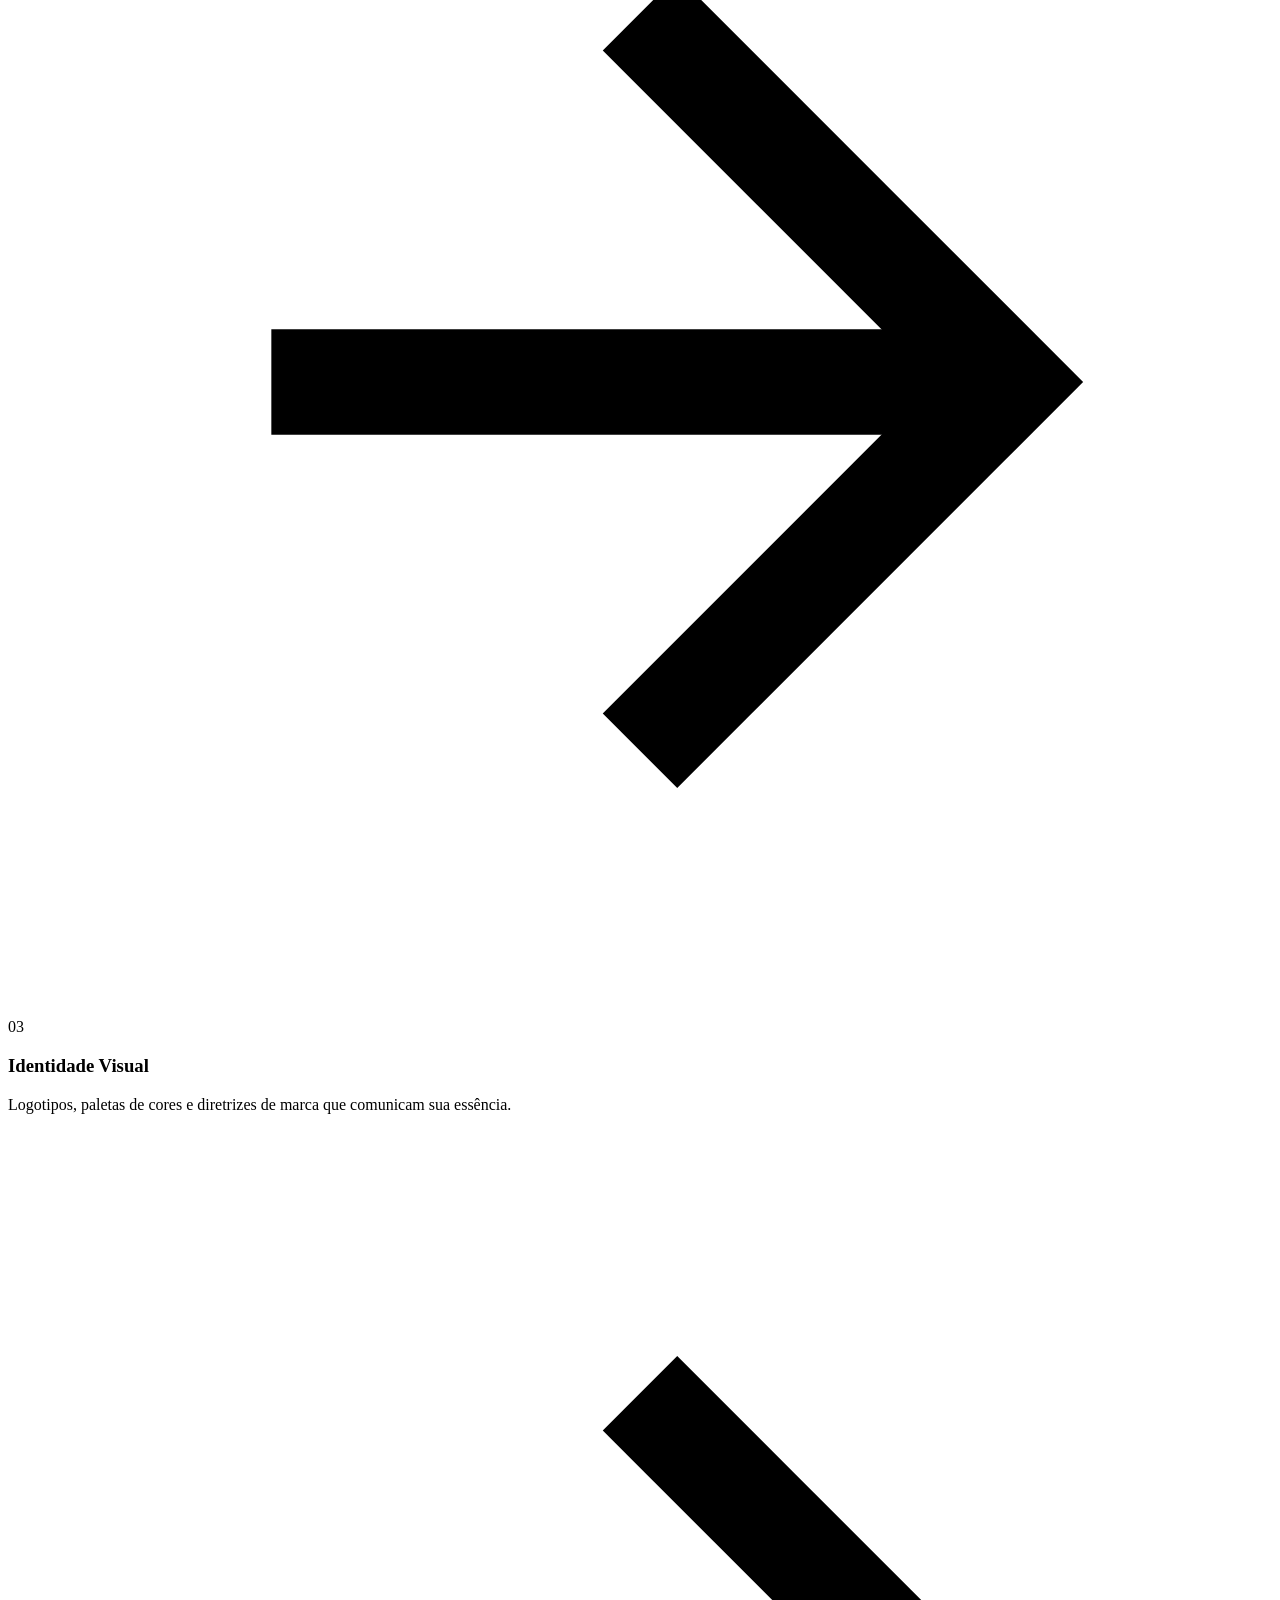
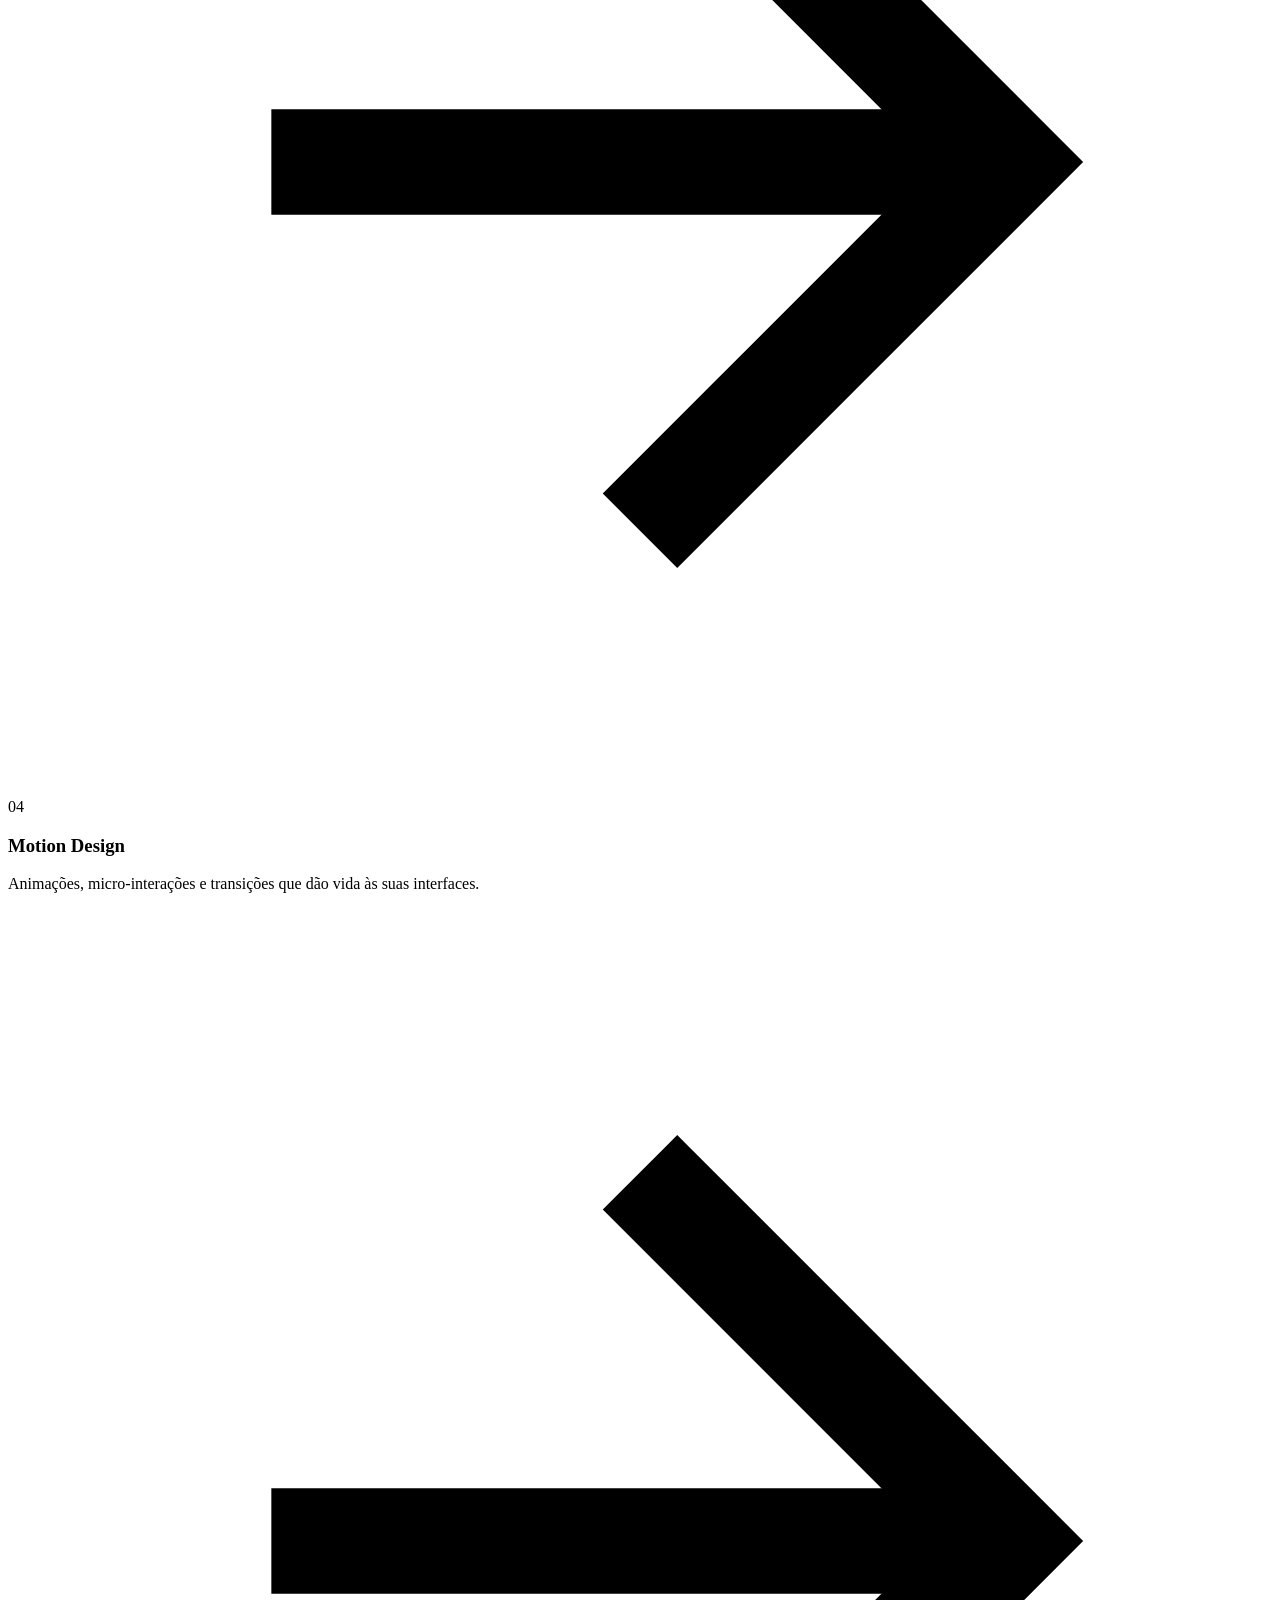
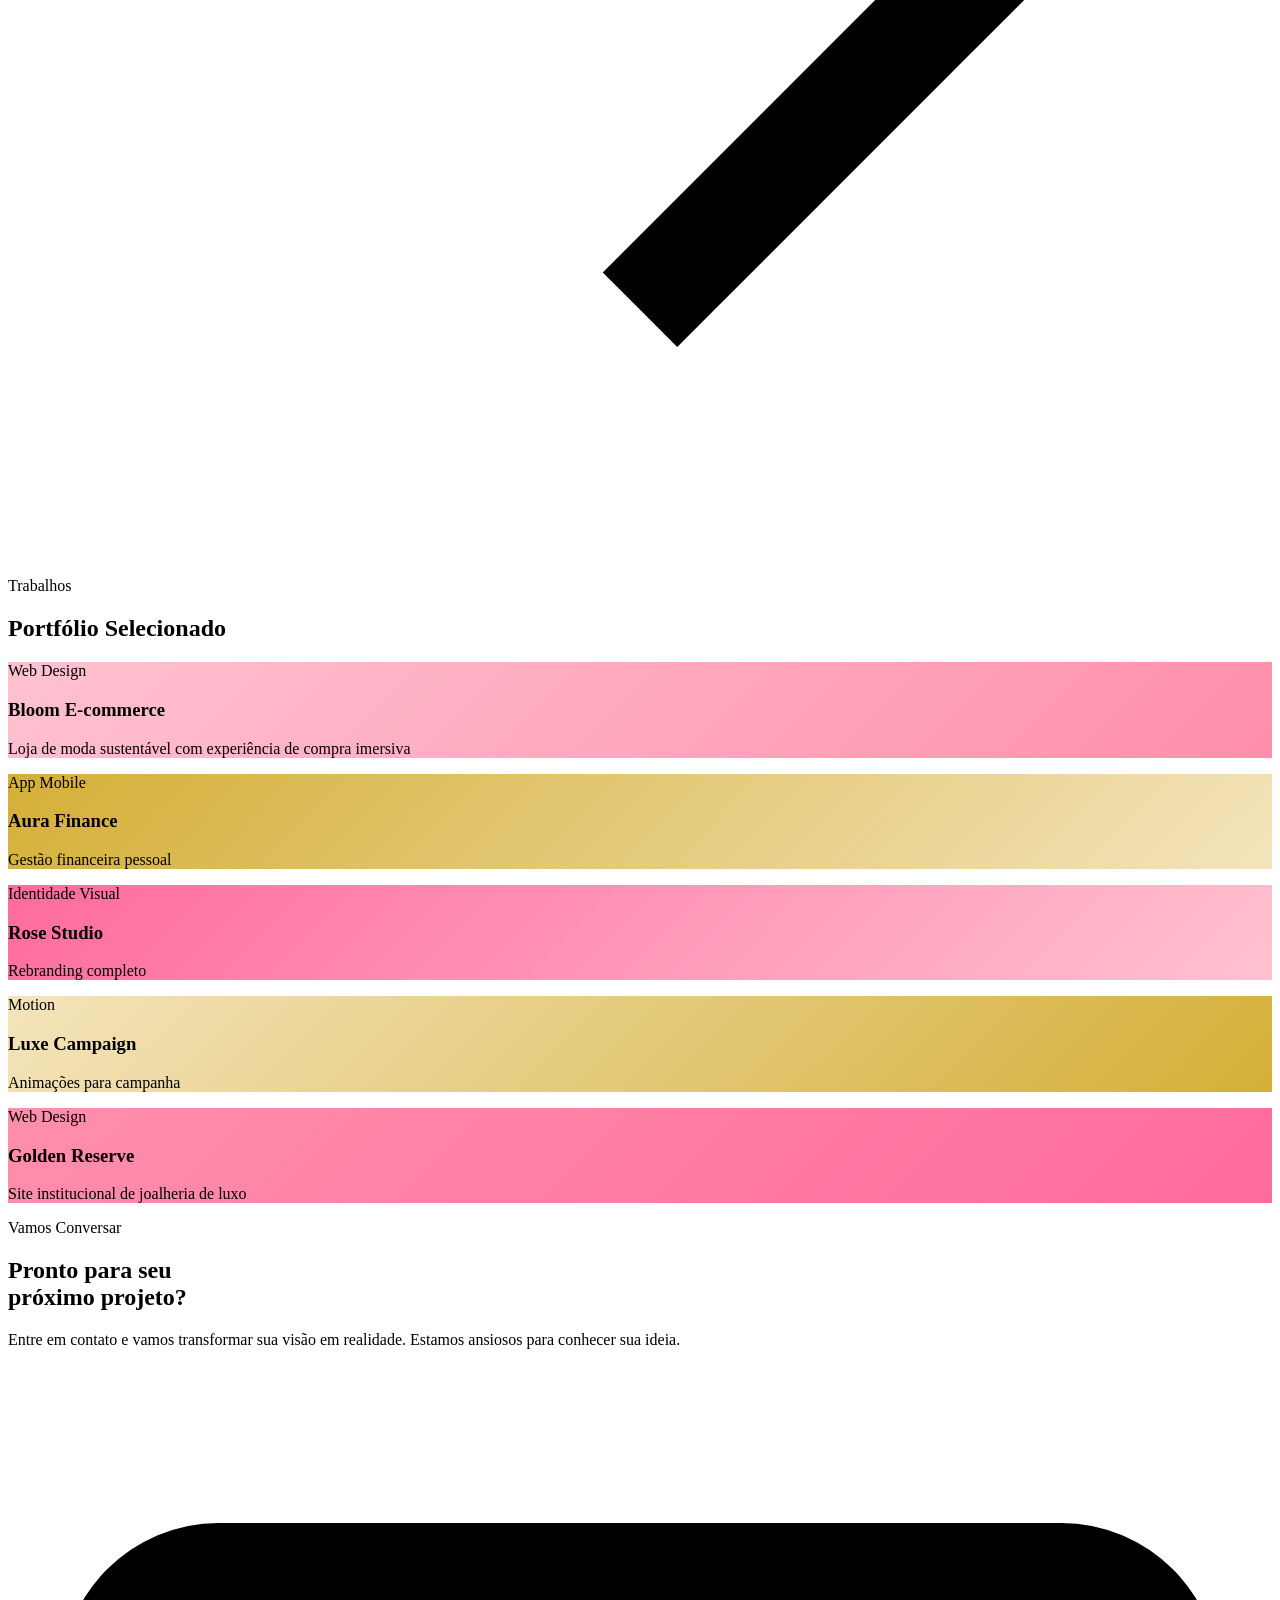
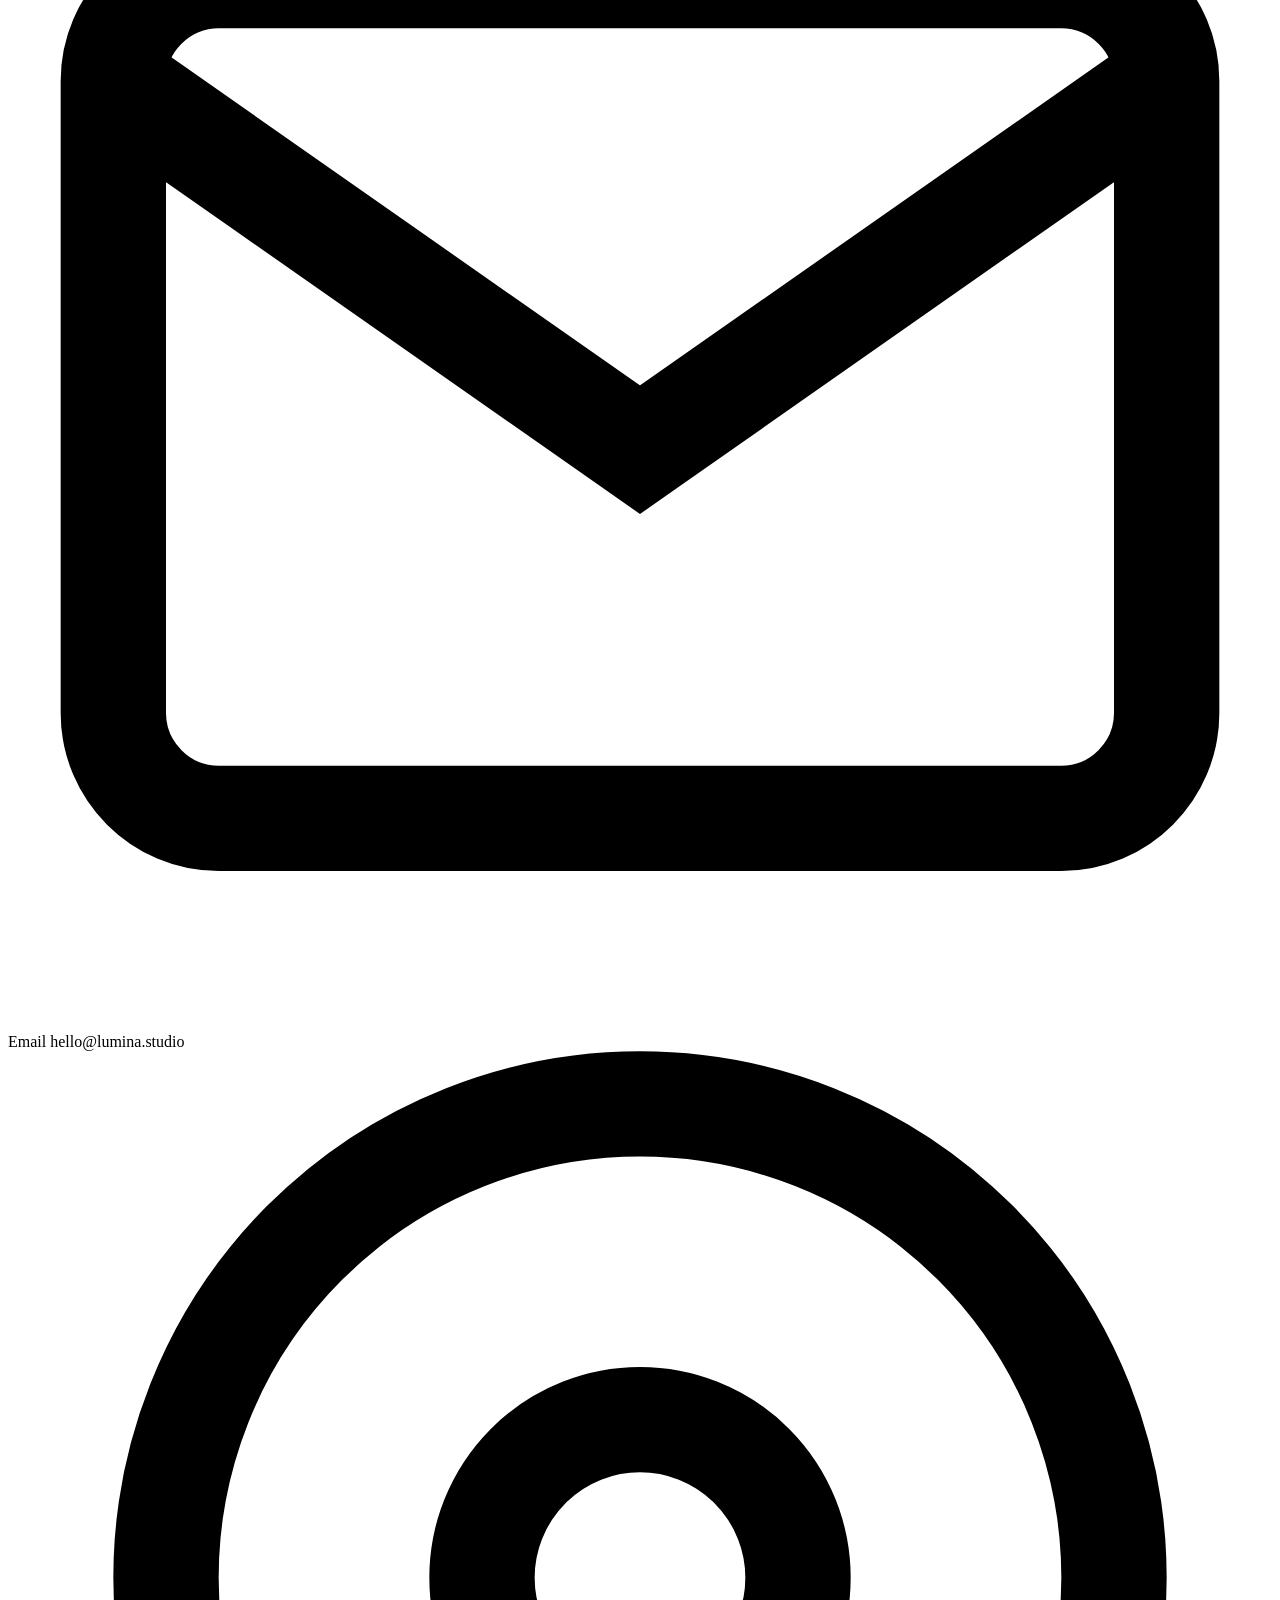
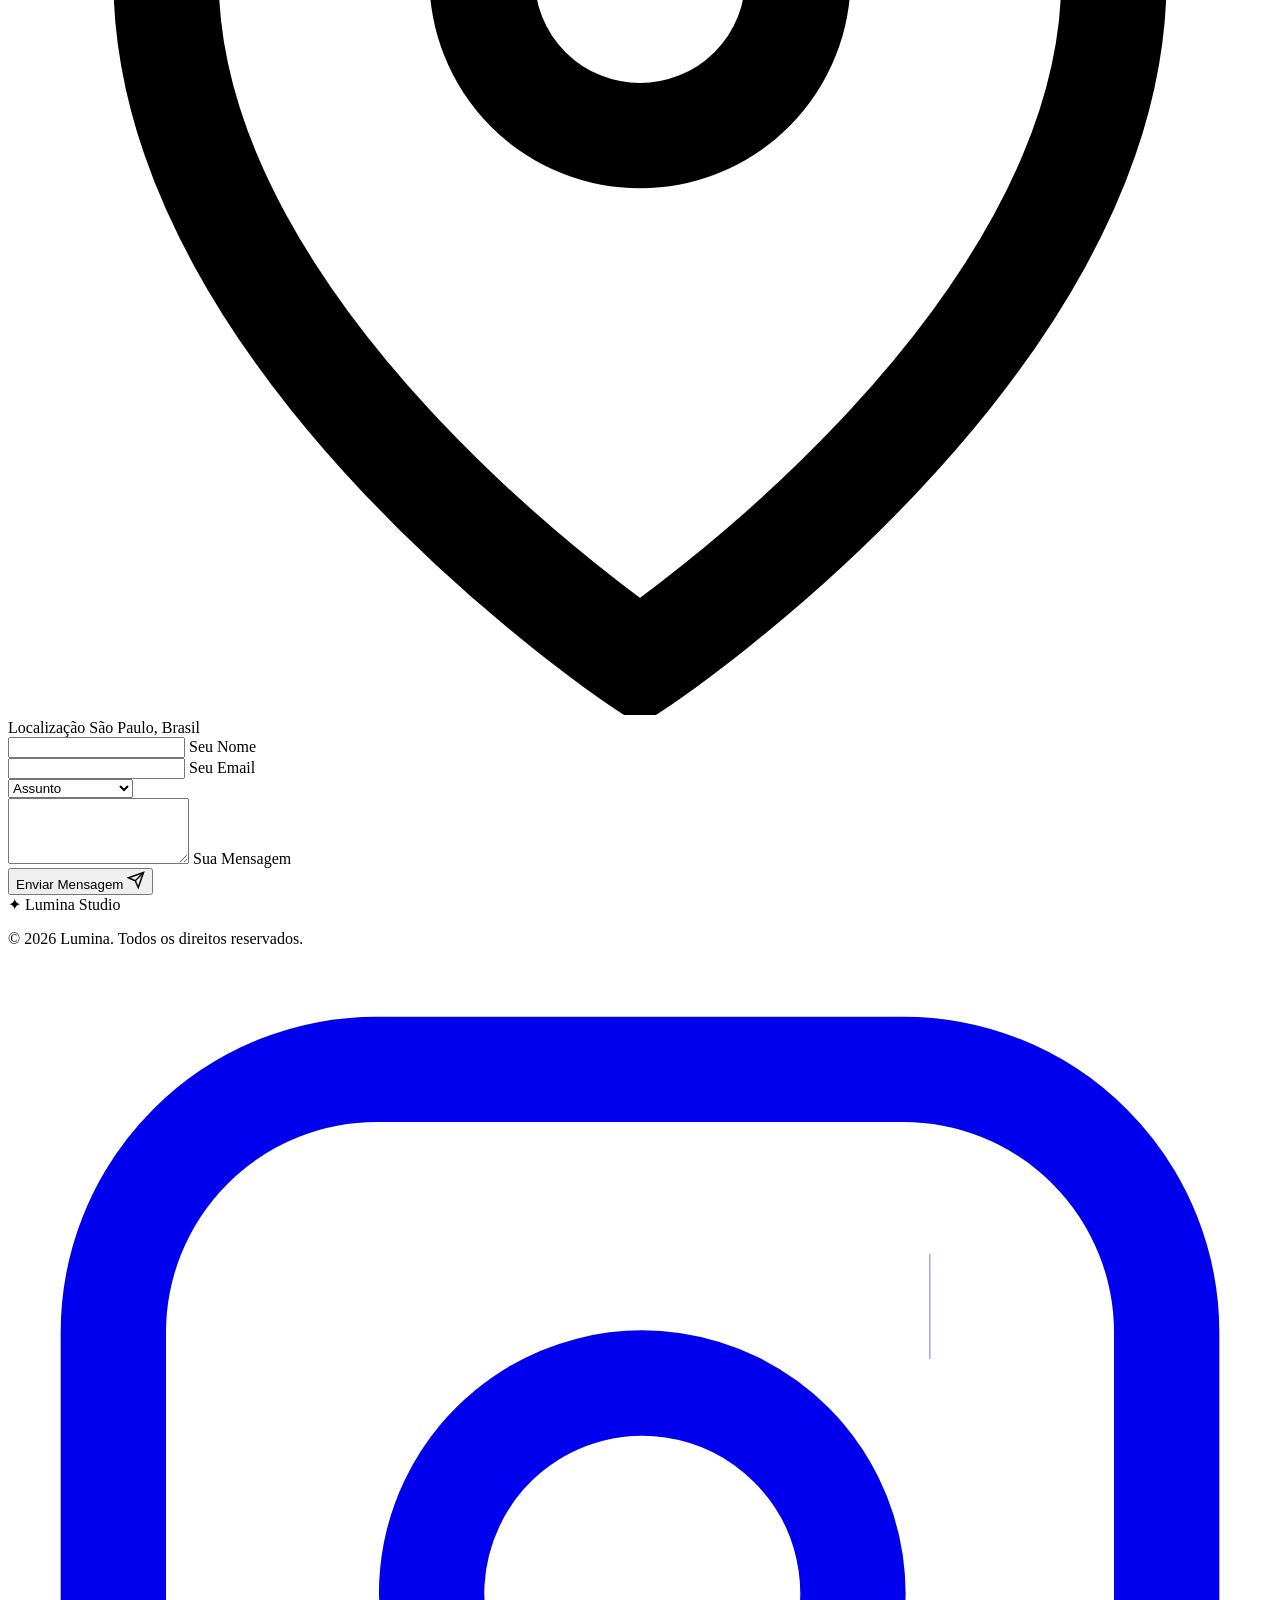
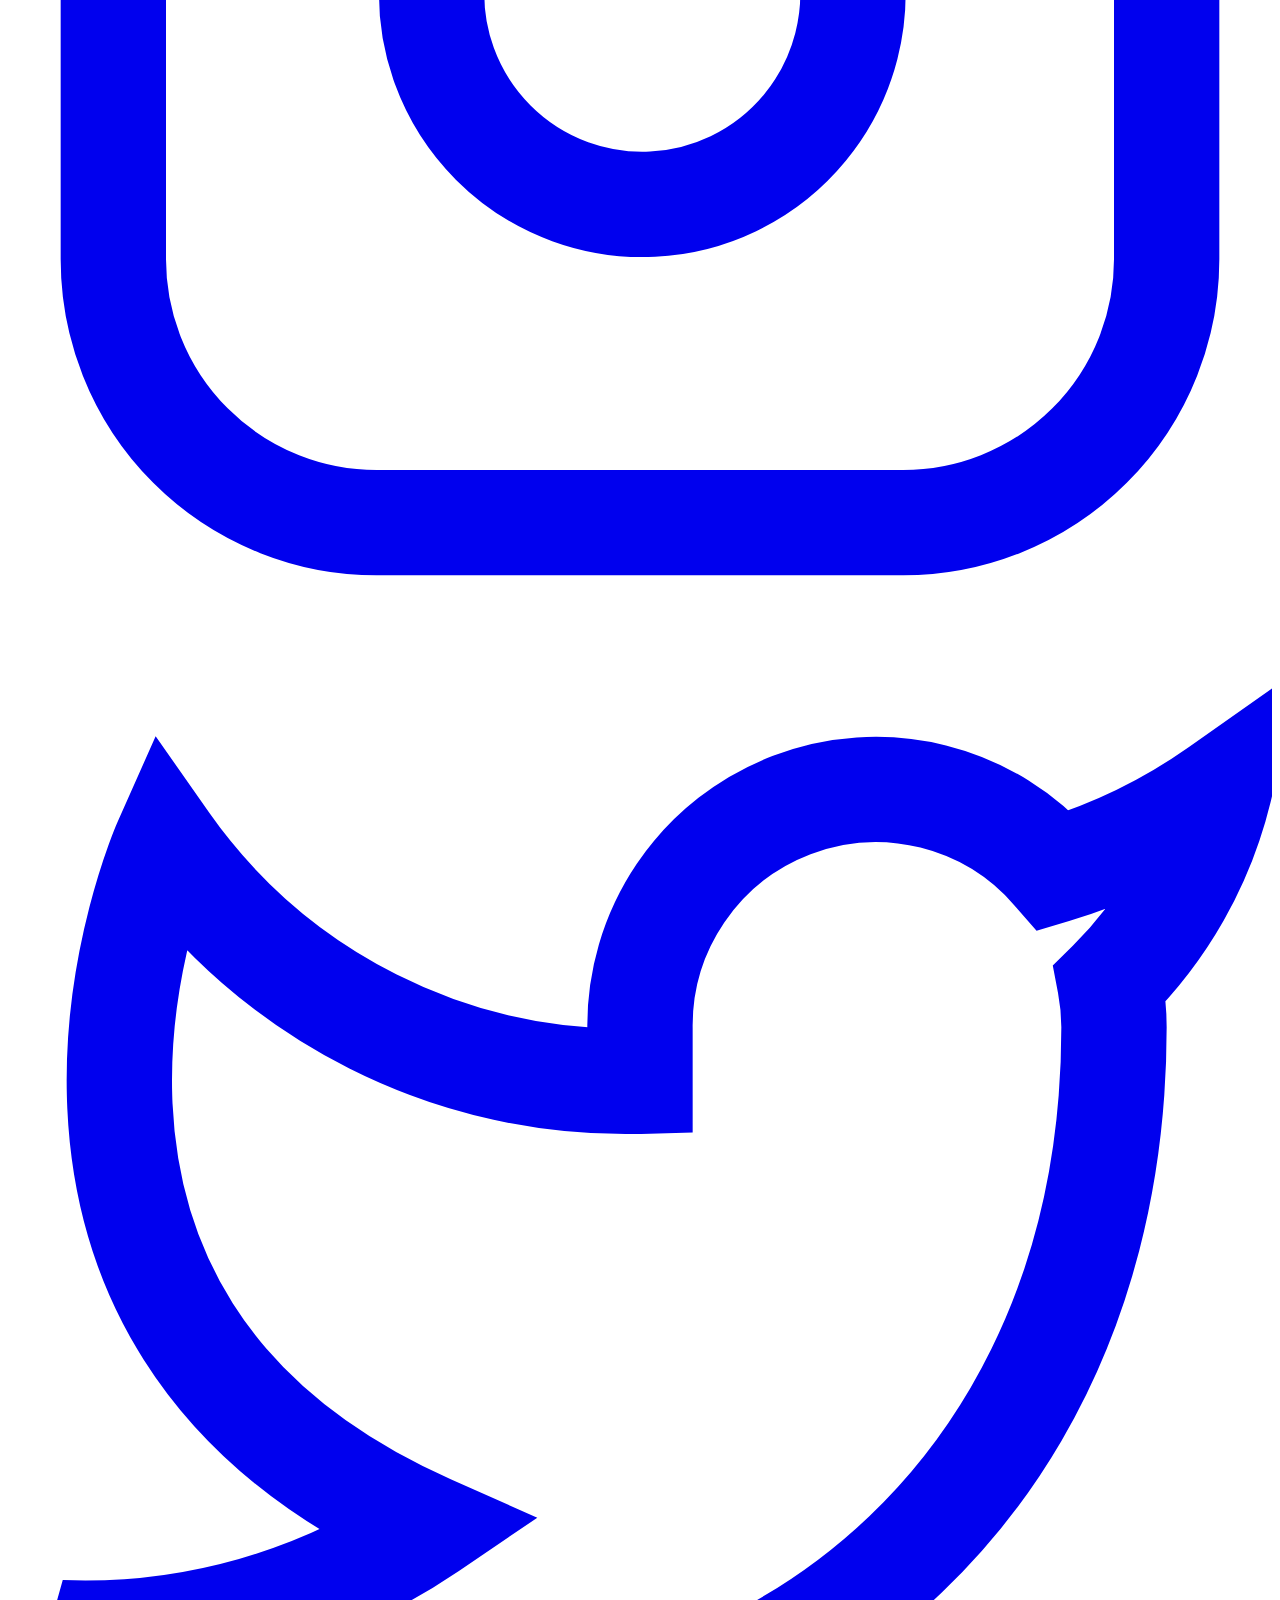
==== commit bba2611f: "Add files via upload" ====
--- a/index.html
+++ b/index.html
@@ -1,258 +1,427 @@
 <!DOCTYPE html>
 <html lang="pt-BR">
 <head>
-<meta charset="UTF-8">
-<meta name="viewport" content="width=device-width, initial-scale=1.0">
-<title>Aphrodite — do resíduo ao valor</title>
-<meta name="description" content="Aphrodite conecta empresas geradoras de resíduos a coleta, tratamento e transformação em produtos de valor agregado.">
-<link rel="stylesheet" href="css/style.css">
+    <meta charset="UTF-8">
+    <meta name="viewport" content="width=device-width, initial-scale=1.0">
+    <title>Lumina — Portfólio Criativo</title>
+    <link rel="stylesheet" href="css/style.css">
+    <link rel="preconnect" href="https://fonts.googleapis.com">
+    <link rel="preconnect" href="https://fonts.gstatic.com" crossorigin>
+    <link href="https://fonts.googleapis.com/css2?family=Playfair+Display:wght@400;500;600;700&family=Inter:wght@300;400;500;600&display=swap" rel="stylesheet">
 </head>
 <body>
-<a class="skip-link" href="#conteudo">Pular para o conteúdo</a>
-
-<header class="site-header">
-  <div class="container">
-    <a class="brand" href="index.html">
-      <svg class="brand-mark" viewBox="0 0 34 34" fill="none" xmlns="http://www.w3.org/2000/svg" aria-hidden="true">
-        <circle cx="17" cy="17" r="17" fill="#6E8B5E"/>
-        <path d="M9 21c0-6.5 5.2-11.8 12-12-1 6.8-5.4 11.2-12 12z" fill="#F0D9B8"/>
-        <path d="M9.5 21c3.3-1.1 6.6-4.4 7.6-9.6" stroke="#243019" stroke-width="1.3" stroke-linecap="round"/>
-      </svg>
-      <span>
-        <span class="brand-word">Aphrodite</span>
-        <span class="brand-tag">Resíduo em valor</span>
-      </span>
-    </a>
-    <button class="menu-toggle" aria-label="Abrir menu" aria-expanded="false">☰</button>
-    <nav class="main-nav">
-      <a href="index.html" class="active">Início</a>
-      <a href="como-funciona.html">Como funciona</a>
-      <a href="catalogo.html">Produtos</a>
-      <a href="calculadora.html">Calculadora</a>
-      <a href="sobre.html">Sobre</a>
-      <a href="cadastro.html" class="btn btn-primary nav-cta">Cadastrar empresa</a>
+    <!-- Partículas de fundo -->
+    <div class="particles" id="particles"></div>
+
+    <!-- Barra de Navegação Interativa -->
+    <nav class="main-nav" id="mainNav">
+        <div class="nav-brand">
+            <span class="brand-icon">✦</span>
+            <span class="brand-text">Lumina</span>
+        </div>
+
+        <div class="nav-menu-wrapper">
+            <menu class="nav-menu" id="navMenu">
+                <button class="nav-item active" data-target="home" data-index="0">
+                    <svg class="nav-icon" viewBox="0 0 24 24" fill="none" stroke="currentColor" stroke-width="2" stroke-linecap="round" stroke-linejoin="round">
+                        <path d="M3 9l9-7 9 7v11a2 2 0 0 1-2 2H5a2 2 0 0 1-2-2z"></path>
+                        <polyline points="9 22 9 12 15 12 15 22"></polyline>
+                    </svg>
+                    <span class="nav-label">Início</span>
+                </button>
+                <button class="nav-item" data-target="about" data-index="1">
+                    <svg class="nav-icon" viewBox="0 0 24 24" fill="none" stroke="currentColor" stroke-width="2" stroke-linecap="round" stroke-linejoin="round">
+                        <circle cx="12" cy="12" r="10"></circle>
+                        <line x1="12" y1="16" x2="12" y2="12"></line>
+                        <line x1="12" y1="8" x2="12.01" y2="8"></line>
+                    </svg>
+                    <span class="nav-label">Sobre</span>
+                </button>
+                <button class="nav-item" data-target="services" data-index="2">
+                    <svg class="nav-icon" viewBox="0 0 24 24" fill="none" stroke="currentColor" stroke-width="2" stroke-linecap="round" stroke-linejoin="round">
+                        <polygon points="12 2 2 7 12 12 22 7 12 2"></polygon>
+                        <polyline points="2 17 12 22 22 17"></polyline>
+                        <polyline points="2 12 12 17 22 12"></polyline>
+                    </svg>
+                    <span class="nav-label">Serviços</span>
+                </button>
+                <button class="nav-item" data-target="portfolio" data-index="3">
+                    <svg class="nav-icon" viewBox="0 0 24 24" fill="none" stroke="currentColor" stroke-width="2" stroke-linecap="round" stroke-linejoin="round">
+                        <rect x="3" y="3" width="18" height="18" rx="2" ry="2"></rect>
+                        <circle cx="8.5" cy="8.5" r="1.5"></circle>
+                        <polyline points="21 15 16 10 5 21"></polyline>
+                    </svg>
+                    <span class="nav-label">Portfólio</span>
+                </button>
+                <button class="nav-item" data-target="contact" data-index="4">
+                    <svg class="nav-icon" viewBox="0 0 24 24" fill="none" stroke="currentColor" stroke-width="2" stroke-linecap="round" stroke-linejoin="round">
+                        <path d="M4 4h16c1.1 0 2 .9 2 2v12c0 1.1-.9 2-2 2H4c-1.1 0-2-.9-2-2V6c0-1.1.9-2 2-2z"></path>
+                        <polyline points="22,6 12,13 2,6"></polyline>
+                    </svg>
+                    <span class="nav-label">Contato</span>
+                </button>
+                <div class="nav-indicator" id="navIndicator"></div>
+            </menu>
+        </div>
+
+        <button class="mobile-toggle" id="mobileToggle" aria-label="Menu">
+            <span></span>
+            <span></span>
+            <span></span>
+        </button>
     </nav>
-  </div>
-</header>
-
-<main id="conteudo">
-
-  <!-- HERO -->
-  <section class="hero">
-    <div class="container">
-      <div>
-        <span class="eyebrow">Plataforma para gestão de resíduos empresariais</span>
-        <h1>Seu resíduo<br>vira <em>valor</em>,<br>não vira problema.</h1>
-        <p class="lede">A Aphrodite coleta o resíduo orgânico e reaproveitável da sua empresa, cuida do
-          tratamento correto e transforma parte dele em produtos de valor agregado — com uma taxa fixa,
-          previsível e mais barata que o descarte tradicional.</p>
-        <div class="hero-actions">
-          <a href="cadastro.html" class="btn btn-primary">Cadastrar minha empresa</a>
-          <a href="calculadora.html" class="btn btn-ghost">Simular minha economia →</a>
+
+    <!-- Conteúdo Principal -->
+    <main class="main-content">
+        <!-- Seção Home -->
+        <section class="section section-home active" id="home">
+            <div class="section-content">
+                <div class="hero">
+                    <div class="hero-badge">
+                        <span class="badge-dot"></span>
+                        <span>Disponível para projetos</span>
+                    </div>
+                    <h1 class="hero-title">
+                        <span class="title-line">Criamos</span>
+                        <span class="title-line highlight">Experiências</span>
+                        <span class="title-line">Digitais</span>
+                    </h1>
+                    <p class="hero-desc">
+                        Design elegante, código limpo e interações memoráveis. 
+                        Transformamos ideias em realidade digital com sofisticação e criatividade.
+                    </p>
+                    <div class="hero-actions">
+                        <a href="#portfolio" class="btn btn-primary" data-nav="portfolio">
+                            <span>Ver Portfólio</span>
+                            <svg width="18" height="18" viewBox="0 0 24 24" fill="none" stroke="currentColor" stroke-width="2">
+                                <line x1="5" y1="12" x2="19" y2="12"></line>
+                                <polyline points="12 5 19 12 12 19"></polyline>
+                            </svg>
+                        </a>
+                        <a href="#contact" class="btn btn-outline" data-nav="contact">
+                            <span>Fale Conosco</span>
+                        </a>
+                    </div>
+                </div>
+                <div class="hero-visual">
+                    <div class="orbit-container">
+                        <div class="orbit orbit-1"></div>
+                        <div class="orbit orbit-2"></div>
+                        <div class="orbit orbit-3"></div>
+                        <div class="orbit-center">
+                            <span>✦</span>
+                        </div>
+                    </div>
+                </div>
+            </div>
+            <div class="scroll-hint">
+                <div class="scroll-mouse">
+                    <div class="scroll-wheel"></div>
+                </div>
+                <span>Role para explorar</span>
+            </div>
+        </section>
+
+        <!-- Seção Sobre -->
+        <section class="section section-about" id="about">
+            <div class="section-content">
+                <div class="about-header">
+                    <span class="section-tag">Sobre Nós</span>
+                    <h2 class="section-title">Paixão por <span class="text-gold">Detalhes</span></h2>
+                </div>
+                <div class="about-grid">
+                    <div class="about-card" data-reveal>
+                        <div class="card-icon">
+                            <svg viewBox="0 0 24 24" fill="none" stroke="currentColor" stroke-width="1.5">
+                                <path d="M12 19l7-7 3 3-7 7-3-3z"></path>
+                                <path d="M18 13l-1.5-7.5L2 2l3.5 14.5L13 18l5-5z"></path>
+                                <path d="M2 2l7.586 7.586"></path>
+                                <circle cx="11" cy="11" r="2"></circle>
+                            </svg>
+                        </div>
+                        <h3>Design Criativo</h3>
+                        <p>Cada pixel é pensado com propósito. Criamos interfaces que encantam e convertem.</p>
+                    </div>
+                    <div class="about-card featured" data-reveal>
+                        <div class="card-icon">
+                            <svg viewBox="0 0 24 24" fill="none" stroke="currentColor" stroke-width="1.5">
+                                <polyline points="16 18 22 12 16 6"></polyline>
+                                <polyline points="8 6 2 12 8 18"></polyline>
+                            </svg>
+                        </div>
+                        <h3>Desenvolvimento</h3>
+                        <p>Código limpo, performático e escalável. Tecnologia de ponta para resultados excepcionais.</p>
+                    </div>
+                    <div class="about-card" data-reveal>
+                        <div class="card-icon">
+                            <svg viewBox="0 0 24 24" fill="none" stroke="currentColor" stroke-width="1.5">
+                                <path d="M17 21v-2a4 4 0 0 0-4-4H5a4 4 0 0 0-4 4v2"></path>
+                                <circle cx="9" cy="7" r="4"></circle>
+                                <path d="M23 21v-2a4 4 0 0 0-3-3.87"></path>
+                                <path d="M16 3.13a4 4 0 0 1 0 7.75"></path>
+                            </svg>
+                        </div>
+                        <h3>Experiência do Usuário</h3>
+                        <p>Interfaces intuitivas que guiam o usuário naturalmente até seu objetivo.</p>
+                    </div>
+                </div>
+                <div class="about-stats">
+                    <div class="stat-item" data-reveal>
+                        <span class="stat-number" data-count="150">0</span>
+                        <span class="stat-label">Projetos Entregues</span>
+                    </div>
+                    <div class="stat-item" data-reveal>
+                        <span class="stat-number" data-count="98">0</span>
+                        <span class="stat-suffix">%</span>
+                        <span class="stat-label">Clientes Satisfeitos</span>
+                    </div>
+                    <div class="stat-item" data-reveal>
+                        <span class="stat-number" data-count="8">0</span>
+                        <span class="stat-label">Anos de Experiência</span>
+                    </div>
+                    <div class="stat-item" data-reveal>
+                        <span class="stat-number" data-count="24">0</span>
+                        <span class="stat-label">Prêmios Recebidos</span>
+                    </div>
+                </div>
+            </div>
+        </section>
+
+        <!-- Seção Serviços -->
+        <section class="section section-services" id="services">
+            <div class="section-content">
+                <div class="services-header">
+                    <span class="section-tag">O Que Fazemos</span>
+                    <h2 class="section-title">Nossos <span class="text-rose">Serviços</span></h2>
+                </div>
+                <div class="services-list">
+                    <div class="service-item" data-reveal>
+                        <div class="service-number">01</div>
+                        <div class="service-content">
+                            <h3>Web Design</h3>
+                            <p>Sites institucionais, landing pages e e-commerces com design exclusivo e responsivo.</p>
+                        </div>
+                        <div class="service-arrow">
+                            <svg viewBox="0 0 24 24" fill="none" stroke="currentColor" stroke-width="2">
+                                <line x1="5" y1="12" x2="19" y2="12"></line>
+                                <polyline points="12 5 19 12 12 19"></polyline>
+                            </svg>
+                        </div>
+                    </div>
+                    <div class="service-item" data-reveal>
+                        <div class="service-number">02</div>
+                        <div class="service-content">
+                            <h3>Aplicativos Mobile</h3>
+                            <p>Apps nativos e híbridos para iOS e Android com experiência fluida e intuitiva.</p>
+                        </div>
+                        <div class="service-arrow">
+                            <svg viewBox="0 0 24 24" fill="none" stroke="currentColor" stroke-width="2">
+                                <line x1="5" y1="12" x2="19" y2="12"></line>
+                                <polyline points="12 5 19 12 12 19"></polyline>
+                            </svg>
+                        </div>
+                    </div>
+                    <div class="service-item" data-reveal>
+                        <div class="service-number">03</div>
+                        <div class="service-content">
+                            <h3>Identidade Visual</h3>
+                            <p>Logotipos, paletas de cores e diretrizes de marca que comunicam sua essência.</p>
+                        </div>
+                        <div class="service-arrow">
+                            <svg viewBox="0 0 24 24" fill="none" stroke="currentColor" stroke-width="2">
+                                <line x1="5" y1="12" x2="19" y2="12"></line>
+                                <polyline points="12 5 19 12 12 19"></polyline>
+                            </svg>
+                        </div>
+                    </div>
+                    <div class="service-item" data-reveal>
+                        <div class="service-number">04</div>
+                        <div class="service-content">
+                            <h3>Motion Design</h3>
+                            <p>Animações, micro-interações e transições que dão vida às suas interfaces.</p>
+                        </div>
+                        <div class="service-arrow">
+                            <svg viewBox="0 0 24 24" fill="none" stroke="currentColor" stroke-width="2">
+                                <line x1="5" y1="12" x2="19" y2="12"></line>
+                                <polyline points="12 5 19 12 12 19"></polyline>
+                            </svg>
+                        </div>
+                    </div>
+                </div>
+            </div>
+        </section>
+
+        <!-- Seção Portfólio -->
+        <section class="section section-portfolio" id="portfolio">
+            <div class="section-content">
+                <div class="portfolio-header">
+                    <span class="section-tag">Trabalhos</span>
+                    <h2 class="section-title">Portfólio <span class="text-gold">Selecionado</span></h2>
+                </div>
+                <div class="portfolio-grid">
+                    <div class="portfolio-card large" data-reveal>
+                        <div class="portfolio-image" style="background: linear-gradient(135deg, #ffc2d1 0%, #ff8fab 100%);">
+                            <div class="portfolio-overlay">
+                                <span class="portfolio-category">Web Design</span>
+                                <h3>Bloom E-commerce</h3>
+                                <p>Loja de moda sustentável com experiência de compra imersiva</p>
+                            </div>
+                        </div>
+                    </div>
+                    <div class="portfolio-card" data-reveal>
+                        <div class="portfolio-image" style="background: linear-gradient(135deg, #d4af37 0%, #f4e4bc 100%);">
+                            <div class="portfolio-overlay">
+                                <span class="portfolio-category">App Mobile</span>
+                                <h3>Aura Finance</h3>
+                                <p>Gestão financeira pessoal</p>
+                            </div>
+                        </div>
+                    </div>
+                    <div class="portfolio-card" data-reveal>
+                        <div class="portfolio-image" style="background: linear-gradient(135deg, #ff6b9d 0%, #ffc2d1 100%);">
+                            <div class="portfolio-overlay">
+                                <span class="portfolio-category">Identidade Visual</span>
+                                <h3>Rose Studio</h3>
+                                <p>Rebranding completo</p>
+                            </div>
+                        </div>
+                    </div>
+                    <div class="portfolio-card" data-reveal>
+                        <div class="portfolio-image" style="background: linear-gradient(135deg, #f4e4bc 0%, #d4af37 100%);">
+                            <div class="portfolio-overlay">
+                                <span class="portfolio-category">Motion</span>
+                                <h3>Luxe Campaign</h3>
+                                <p>Animações para campanha</p>
+                            </div>
+                        </div>
+                    </div>
+                    <div class="portfolio-card large" data-reveal>
+                        <div class="portfolio-image" style="background: linear-gradient(135deg, #ff8fab 0%, #ff6b9d 100%);">
+                            <div class="portfolio-overlay">
+                                <span class="portfolio-category">Web Design</span>
+                                <h3>Golden Reserve</h3>
+                                <p>Site institucional de joalheria de luxo</p>
+                            </div>
+                        </div>
+                    </div>
+                </div>
+            </div>
+        </section>
+
+        <!-- Seção Contato -->
+        <section class="section section-contact" id="contact">
+            <div class="section-content">
+                <div class="contact-layout">
+                    <div class="contact-info">
+                        <span class="section-tag">Vamos Conversar</span>
+                        <h2 class="section-title">Pronto para seu <br><span class="text-rose">próximo projeto?</span></h2>
+                        <p class="contact-desc">Entre em contato e vamos transformar sua visão em realidade. Estamos ansiosos para conhecer sua ideia.</p>
+                        <div class="contact-details">
+                            <div class="contact-item">
+                                <div class="contact-icon">
+                                    <svg viewBox="0 0 24 24" fill="none" stroke="currentColor" stroke-width="2">
+                                        <path d="M4 4h16c1.1 0 2 .9 2 2v12c0 1.1-.9 2-2 2H4c-1.1 0-2-.9-2-2V6c0-1.1.9-2 2-2z"></path>
+                                        <polyline points="22,6 12,13 2,6"></polyline>
+                                    </svg>
+                                </div>
+                                <div>
+                                    <span class="contact-label">Email</span>
+                                    <span class="contact-value">hello@lumina.studio</span>
+                                </div>
+                            </div>
+                            <div class="contact-item">
+                                <div class="contact-icon">
+                                    <svg viewBox="0 0 24 24" fill="none" stroke="currentColor" stroke-width="2">
+                                        <path d="M21 10c0 7-9 13-9 13s-9-6-9-13a9 9 0 0 1 18 0z"></path>
+                                        <circle cx="12" cy="10" r="3"></circle>
+                                    </svg>
+                                </div>
+                                <div>
+                                    <span class="contact-label">Localização</span>
+                                    <span class="contact-value">São Paulo, Brasil</span>
+                                </div>
+                            </div>
+                        </div>
+                    </div>
+                    <div class="contact-form-wrapper" data-reveal>
+                        <form class="contact-form" id="contactForm">
+                            <div class="form-group">
+                                <input type="text" id="name" required placeholder=" ">
+                                <label for="name">Seu Nome</label>
+                                <div class="form-line"></div>
+                            </div>
+                            <div class="form-group">
+                                <input type="email" id="email" required placeholder=" ">
+                                <label for="email">Seu Email</label>
+                                <div class="form-line"></div>
+                            </div>
+                            <div class="form-group">
+                                <select id="subject" required>
+                                    <option value="" disabled selected>Assunto</option>
+                                    <option value="web">Web Design</option>
+                                    <option value="app">Aplicativo Mobile</option>
+                                    <option value="brand">Identidade Visual</option>
+                                    <option value="other">Outro</option>
+                                </select>
+                                <div class="form-line"></div>
+                            </div>
+                            <div class="form-group">
+                                <textarea id="message" rows="4" required placeholder=" "></textarea>
+                                <label for="message">Sua Mensagem</label>
+                                <div class="form-line"></div>
+                            </div>
+                            <button type="submit" class="btn btn-primary btn-full">
+                                <span>Enviar Mensagem</span>
+                                <svg width="18" height="18" viewBox="0 0 24 24" fill="none" stroke="currentColor" stroke-width="2">
+                                    <line x1="22" y1="2" x2="11" y2="13"></line>
+                                    <polygon points="22 2 15 22 11 13 2 9 22 2"></polygon>
+                                </svg>
+                            </button>
+                        </form>
+                    </div>
+                </div>
+            </div>
+        </section>
+    </main>
+
+    <!-- Footer -->
+    <footer class="main-footer">
+        <div class="footer-content">
+            <div class="footer-brand">
+                <span class="brand-icon">✦</span>
+                <span>Lumina Studio</span>
+            </div>
+            <p class="footer-copy">© 2026 Lumina. Todos os direitos reservados.</p>
+            <div class="footer-social">
+                <a href="#" aria-label="Instagram">
+                    <svg viewBox="0 0 24 24" fill="none" stroke="currentColor" stroke-width="2">
+                        <rect x="2" y="2" width="20" height="20" rx="5" ry="5"></rect>
+                        <path d="M16 11.37A4 4 0 1 1 12.63 8 4 4 0 0 1 16 11.37z"></path>
+                        <line x1="17.5" y1="6.5" x2="17.51" y2="6.5"></line>
+                    </svg>
+                </a>
+                <a href="#" aria-label="Twitter">
+                    <svg viewBox="0 0 24 24" fill="none" stroke="currentColor" stroke-width="2">
+                        <path d="M23 3a10.9 10.9 0 0 1-3.14 1.53 4.48 4.48 0 0 0-7.86 3v1A10.66 10.66 0 0 1 3 4s-4 9 5 13a11.64 11.64 0 0 1-7 2c9 5 20 0 20-11.5a4.5 4.5 0 0 0-.08-.83A7.72 7.72 0 0 0 23 3z"></path>
+                    </svg>
+                </a>
+                <a href="#" aria-label="LinkedIn">
+                    <svg viewBox="0 0 24 24" fill="none" stroke="currentColor" stroke-width="2">
+                        <path d="M16 8a6 6 0 0 1 6 6v7h-4v-7a2 2 0 0 0-2-2 2 2 0 0 0-2 2v7h-4v-7a6 6 0 0 1 6-6z"></path>
+                        <rect x="2" y="9" width="4" height="12"></rect>
+                        <circle cx="4" cy="4" r="2"></circle>
+                    </svg>
+                </a>
+            </div>
         </div>
-        <div class="hero-stats">
-          <div><strong>R$ 300/ton</strong><span>Taxa de referência de coleta</span></div>
-          <div><strong>30%</strong><span>Do resíduo vira produto novo</span></div>
-          <div><strong>até 28%</strong><span>Mais barato que o descarte comum*</span></div>
-        </div>
-      </div>
-
-      <div class="cycle-wrap">
-        <div class="cycle" role="img" aria-label="Ciclo Aphrodite: resíduo gerado, coleta, tratamento e produto de valor, que realimenta o ciclo">
-          <svg viewBox="0 0 420 420" xmlns="http://www.w3.org/2000/svg">
-            <circle cx="210" cy="210" r="150" fill="none" stroke="rgba(248,247,239,0.22)" stroke-width="1.5" stroke-dasharray="2 8" stroke-linecap="round"/>
-            <circle cx="210" cy="210" r="96" fill="none" stroke="rgba(248,247,239,0.12)" stroke-width="1"/>
-
-            <!-- ponto orbitando -->
-            <g class="cycle-orbit-dot">
-              <circle cx="210" cy="60" r="5.5" fill="#C97A2B"/>
-              <circle cx="210" cy="60" r="10" fill="none" stroke="#C97A2B" stroke-width="1" opacity="0.5"/>
-            </g>
-
-            <!-- nó 1 -->
-            <circle cx="210" cy="60" r="30" fill="#445235"/>
-            <text x="210" y="56" text-anchor="middle" class="cycle-node-num">01</text>
-            <text x="210" y="70" text-anchor="middle" class="cycle-node-label">Resíduo</text>
-
-            <!-- nó 2 -->
-            <circle cx="360" cy="210" r="30" fill="#445235"/>
-            <text x="360" y="206" text-anchor="middle" class="cycle-node-num">02</text>
-            <text x="360" y="220" text-anchor="middle" class="cycle-node-label">Coleta</text>
-
-            <!-- nó 3 -->
-            <circle cx="210" cy="360" r="30" fill="#445235"/>
-            <text x="210" y="356" text-anchor="middle" class="cycle-node-num">03</text>
-            <text x="210" y="370" text-anchor="middle" class="cycle-node-label">Tratamento</text>
-
-            <!-- nó 4 -->
-            <circle cx="60" cy="210" r="30" fill="#C97A2B"/>
-            <text x="60" y="206" text-anchor="middle" class="cycle-node-num" fill="#33402A">04</text>
-            <text x="60" y="220" text-anchor="middle" class="cycle-node-label" fill="#33402A">Produto</text>
-
-            <text x="210" y="214" text-anchor="middle" font-family="Fraunces, serif" font-size="15" fill="#F8F7EF" opacity="0.85">ciclo</text>
-            <text x="210" y="230" text-anchor="middle" font-family="Fraunces, serif" font-size="15" fill="#F8F7EF" opacity="0.85">contínuo</text>
-          </svg>
-        </div>
-      </div>
+    </footer>
+
+    <!-- Toast Notification -->
+    <div class="toast" id="toast">
+        <div class="toast-icon">✓</div>
+        <div class="toast-message">Mensagem enviada com sucesso!</div>
     </div>
-  </section>
-
-  <!-- COMO FUNCIONA -->
-  <section>
-    <div class="container">
-      <div class="section-head center">
-        <span class="eyebrow">Processo</span>
-        <h2>Do cadastro à coleta em quatro passos</h2>
-        <p class="lede" style="margin:0 auto;">Um fluxo pensado para não tirar tempo da operação da sua
-          empresa — você cadastra uma vez, e a Aphrodite assume a logística.</p>
-      </div>
-      <div class="grid grid-3">
-        <div class="card card-step">
-          <span class="num">01 / Cadastro</span>
-          <h3>Você cadastra sua empresa</h3>
-          <p>Informa o tipo de resíduo gerado e o volume médio mensal. Leva menos de três minutos.</p>
-        </div>
-        <div class="card card-step">
-          <span class="num">02 / Coleta</span>
-          <h3>Definimos a rota de coleta</h3>
-          <p>A Aphrodite agenda coletas periódicas, com veículo próprio e coletor equipado.</p>
-        </div>
-        <div class="card card-step">
-          <span class="num">03 / Tratamento</span>
-          <h3>O resíduo é tratado</h3>
-          <p>Parte do material é encaminhado para valorização — viram composto, adubo e outros insumos.</p>
-        </div>
-      </div>
-      <div style="text-align:center; margin-top:36px;">
-        <a href="como-funciona.html" class="btn btn-outline">Ver o processo completo e os resíduos aceitos</a>
-      </div>
-    </div>
-  </section>
-
-  <!-- POR QUE APHRODITE -->
-  <section class="band-alt">
-    <div class="container two-col">
-      <div>
-        <span class="eyebrow">Por que Aphrodite</span>
-        <h2>Descarte com destino — e com nota fiscal do que ele virou.</h2>
-        <p>Empresas geradoras de resíduo orgânico costumam pagar por um descarte que só remove o problema
-          de vista. A Aphrodite cobra uma taxa comparável, mas devolve rastreabilidade: você sabe para onde
-          foi o seu resíduo e em que ele se transformou.</p>
-        <ul class="list-check">
-          <li>
-            <svg width="20" height="20" viewBox="0 0 20 20" fill="none"><circle cx="10" cy="10" r="10" fill="#6E8B5E"/><path d="M6 10.5l2.5 2.5L14 7" stroke="#F8F7EF" stroke-width="1.6" stroke-linecap="round" stroke-linejoin="round"/></svg>
-            <span>Taxa fixa e previsível, calculada por tonelada coletada.</span>
-          </li>
-          <li>
-            <svg width="20" height="20" viewBox="0 0 20 20" fill="none"><circle cx="10" cy="10" r="10" fill="#6E8B5E"/><path d="M6 10.5l2.5 2.5L14 7" stroke="#F8F7EF" stroke-width="1.6" stroke-linecap="round" stroke-linejoin="round"/></svg>
-            <span>Comprovante de coleta e de destinação para relatórios de ESG.</span>
-          </li>
-          <li>
-            <svg width="20" height="20" viewBox="0 0 20 20" fill="none"><circle cx="10" cy="10" r="10" fill="#6E8B5E"/><path d="M6 10.5l2.5 2.5L14 7" stroke="#F8F7EF" stroke-width="1.6" stroke-linecap="round" stroke-linejoin="round"/></svg>
-            <span>Sem investimento em estrutura própria de compostagem ou logística.</span>
-          </li>
-        </ul>
-      </div>
-      <div class="card" style="padding:0; overflow:hidden;">
-        <div class="product-visual" style="aspect-ratio:1/1; background:var(--loam);">
-          <svg viewBox="0 0 200 200" width="70%" xmlns="http://www.w3.org/2000/svg">
-            <circle cx="100" cy="100" r="92" fill="#445235"/>
-            <path d="M60 130c0-40 32-72 72-76-6 40-34 70-72 76z" fill="#F0D9B8"/>
-            <path d="M62 129c20-7 40-28 46-58" stroke="#33402A" stroke-width="2.4" stroke-linecap="round"/>
-            <circle cx="100" cy="100" r="92" fill="none" stroke="#C97A2B" stroke-width="2" stroke-dasharray="1 9" stroke-linecap="round"/>
-          </svg>
-        </div>
-      </div>
-    </div>
-  </section>
-
-  <!-- PRODUTOS -->
-  <section>
-    <div class="container">
-      <div class="section-head center">
-        <span class="eyebrow">Catálogo</span>
-        <h2>O que o resíduo tratado se torna</h2>
-        <p class="lede" style="margin:0 auto;">Parte do material coletado é transformada e vendida — o que
-          ajuda a manter a taxa cobrada das empresas parceiras competitiva.</p>
-      </div>
-      <div class="grid grid-3">
-        <div class="card">
-          <div class="icon-tile">
-            <svg viewBox="0 0 24 24" fill="none"><path d="M12 3c4 3 6 6 6 9.5A6 6 0 0 1 6 12.5C6 9 8 6 12 3z" fill="#6E8B5E"/></svg>
-          </div>
-          <h3>Composto orgânico</h3>
-          <p>Adubo de alta qualidade para agricultura e paisagismo urbano.</p>
-        </div>
-        <div class="card">
-          <div class="icon-tile">
-            <svg viewBox="0 0 24 24" fill="none"><rect x="4" y="4" width="16" height="16" rx="4" fill="#C97A2B"/></svg>
-          </div>
-          <h3>Adubo líquido</h3>
-          <p>Biofertilizante concentrado, resultado da fermentação controlada do resíduo.</p>
-        </div>
-        <div class="card">
-          <div class="icon-tile">
-            <svg viewBox="0 0 24 24" fill="none"><circle cx="12" cy="12" r="8" fill="#33402A"/></svg>
-          </div>
-          <h3>Ração e farinha animal</h3>
-          <p>Insumo para nutrição animal a partir de resíduos selecionados.</p>
-        </div>
-      </div>
-      <div style="text-align:center; margin-top:36px;">
-        <a href="catalogo.html" class="btn btn-outline">Ver catálogo completo</a>
-      </div>
-    </div>
-  </section>
-
-  <!-- CTA -->
-  <section class="tight">
-    <div class="container">
-      <div class="cta-band">
-        <h2>Descubra quanto sua empresa pode economizar</h2>
-        <p>A calculadora usa os mesmos parâmetros do nosso estudo de viabilidade financeira — leva menos de um minuto.</p>
-        <div class="hero-actions" style="justify-content:center;">
-          <a href="calculadora.html" class="btn btn-outline">Abrir calculadora</a>
-          <a href="cadastro.html" class="btn btn-ghost">Cadastrar empresa</a>
-        </div>
-      </div>
-    </div>
-  </section>
-
-</main>
-
-<footer class="site-footer">
-  <div class="container">
-    <div class="footer-grid">
-      <div>
-        <h4>Aphrodite</h4>
-        <p style="max-width:34ch; color:rgba(248,247,239,0.72);">Protótipo de plataforma para gestão e
-          destinação de resíduos empresariais, desenvolvido como atividade prática do curso Técnico em
-          Administração — ETEC Santa Isabel.</p>
-      </div>
-      <div>
-        <h4>Navegação</h4>
-        <ul>
-          <li><a href="como-funciona.html">Como funciona</a></li>
-          <li><a href="catalogo.html">Produtos</a></li>
-          <li><a href="calculadora.html">Calculadora de taxas</a></li>
-          <li><a href="sobre.html">Sobre o projeto</a></li>
-        </ul>
-      </div>
-      <div>
-        <h4>Empresas parceiras</h4>
-        <ul>
-          <li><a href="cadastro.html">Cadastrar minha empresa</a></li>
-          <li><a href="sobre.html#equipe">Fale com a equipe</a></li>
-        </ul>
-      </div>
-    </div>
-    <div class="footer-bottom">
-      <span>© 2026 Aphrodite — projeto acadêmico, ETEC Santa Isabel.</span>
-      <span>Protótipo sem fins comerciais.</span>
-    </div>
-  </div>
-</footer>
-
-<script src="js/main.js"></script>
+
+    <script src="js/main.js"></script>
 </body>
-</html>
+</html>
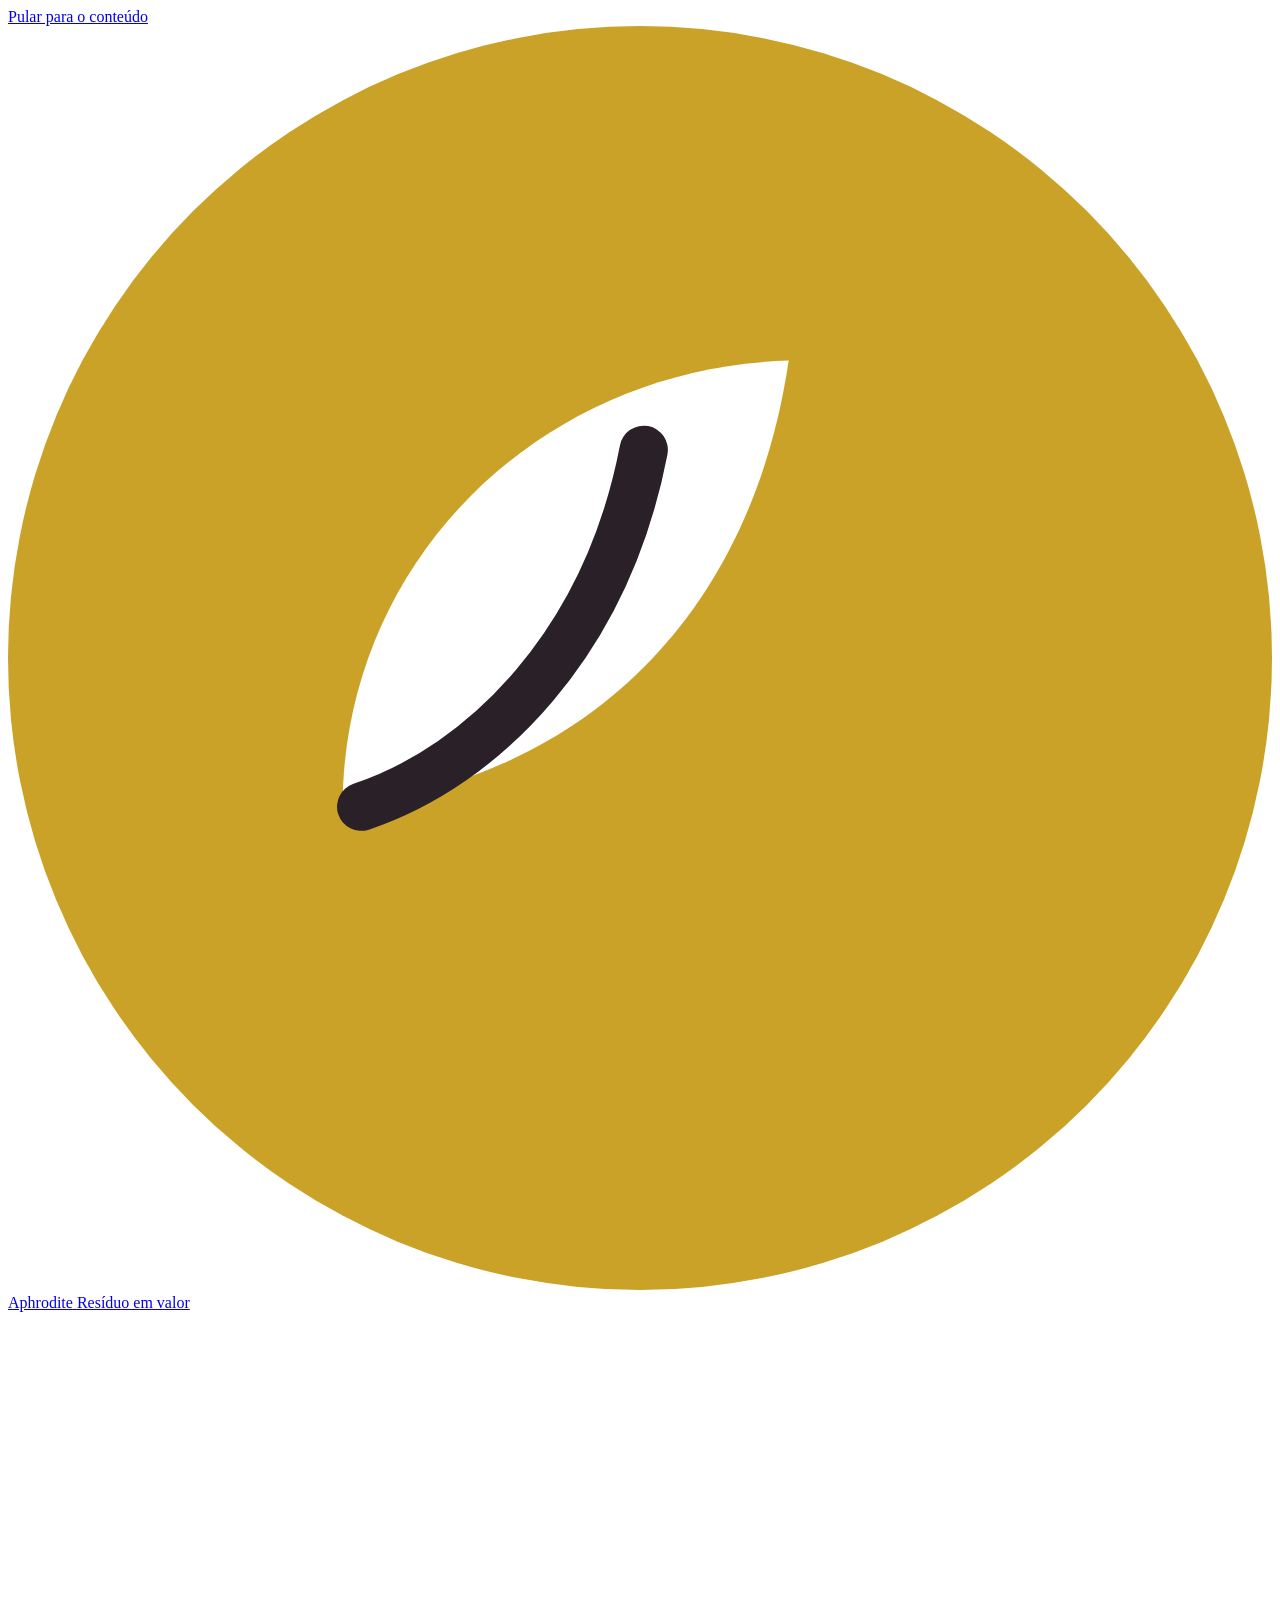
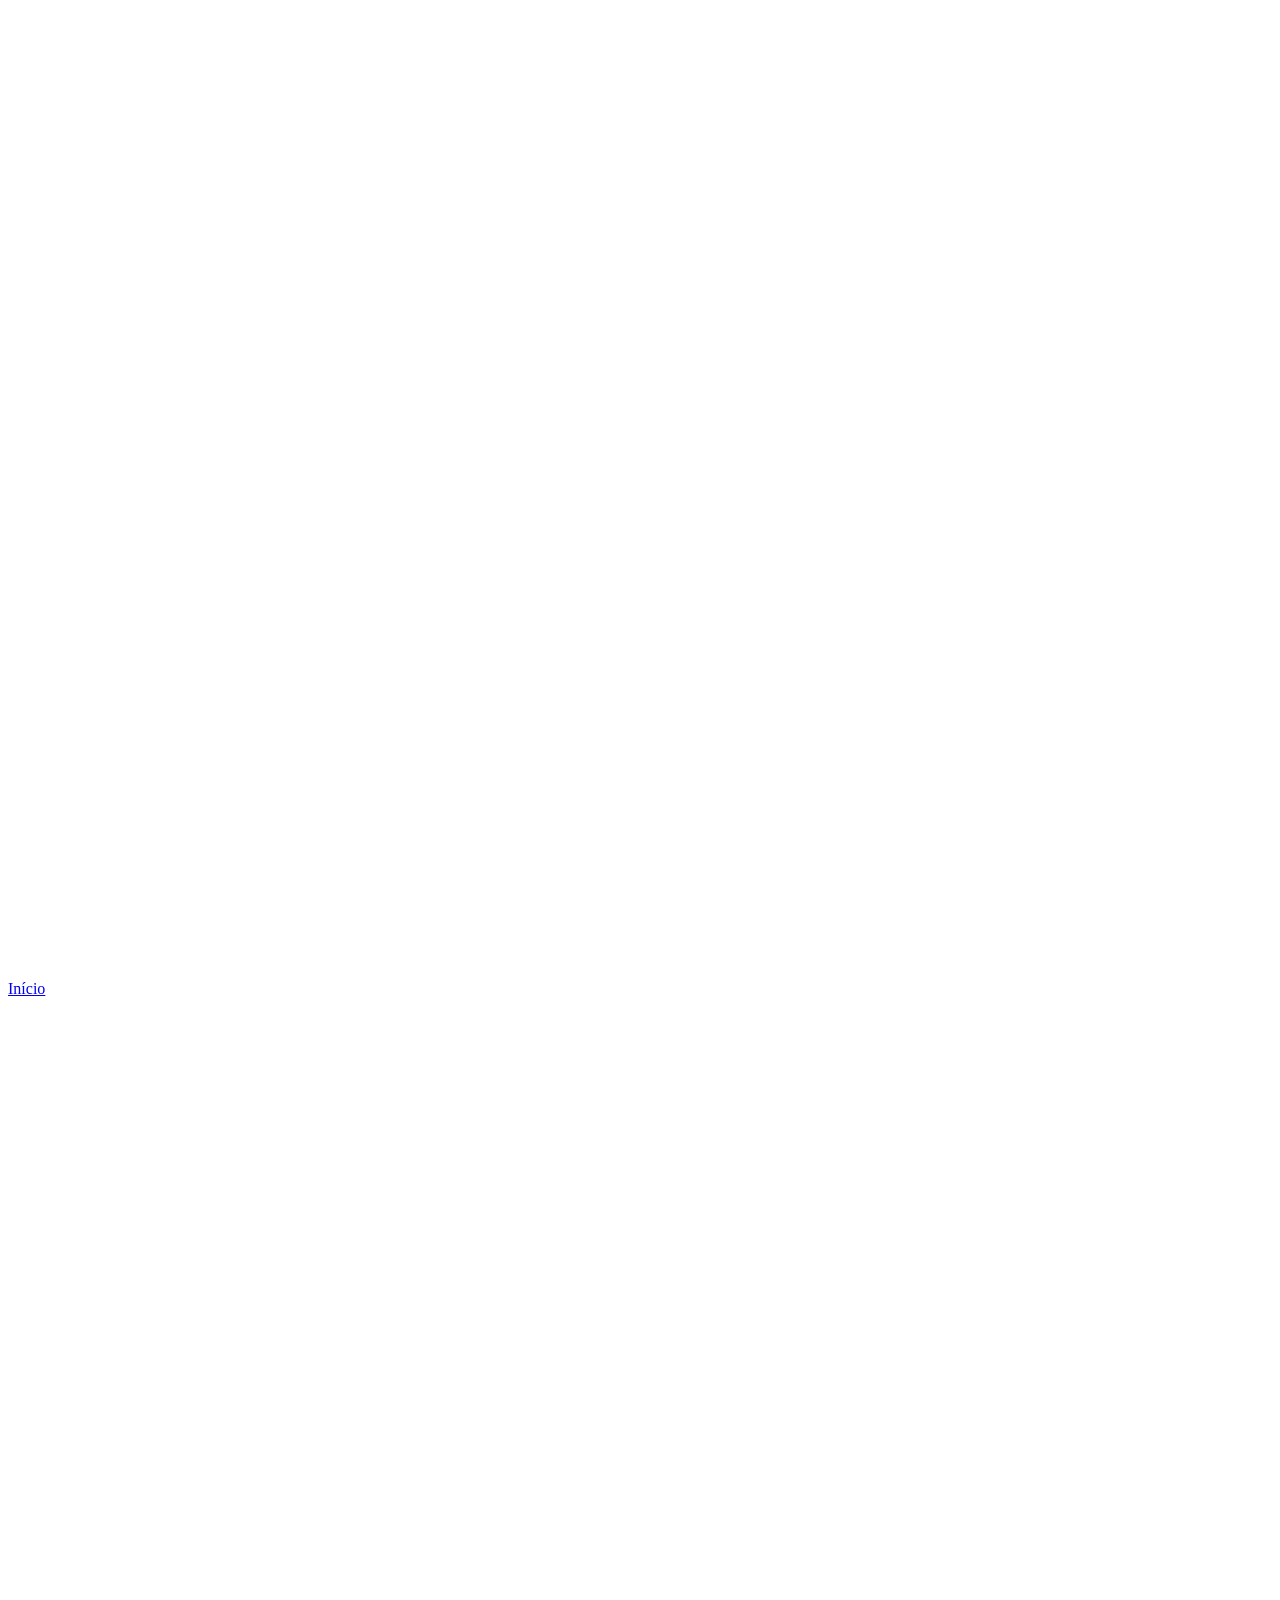
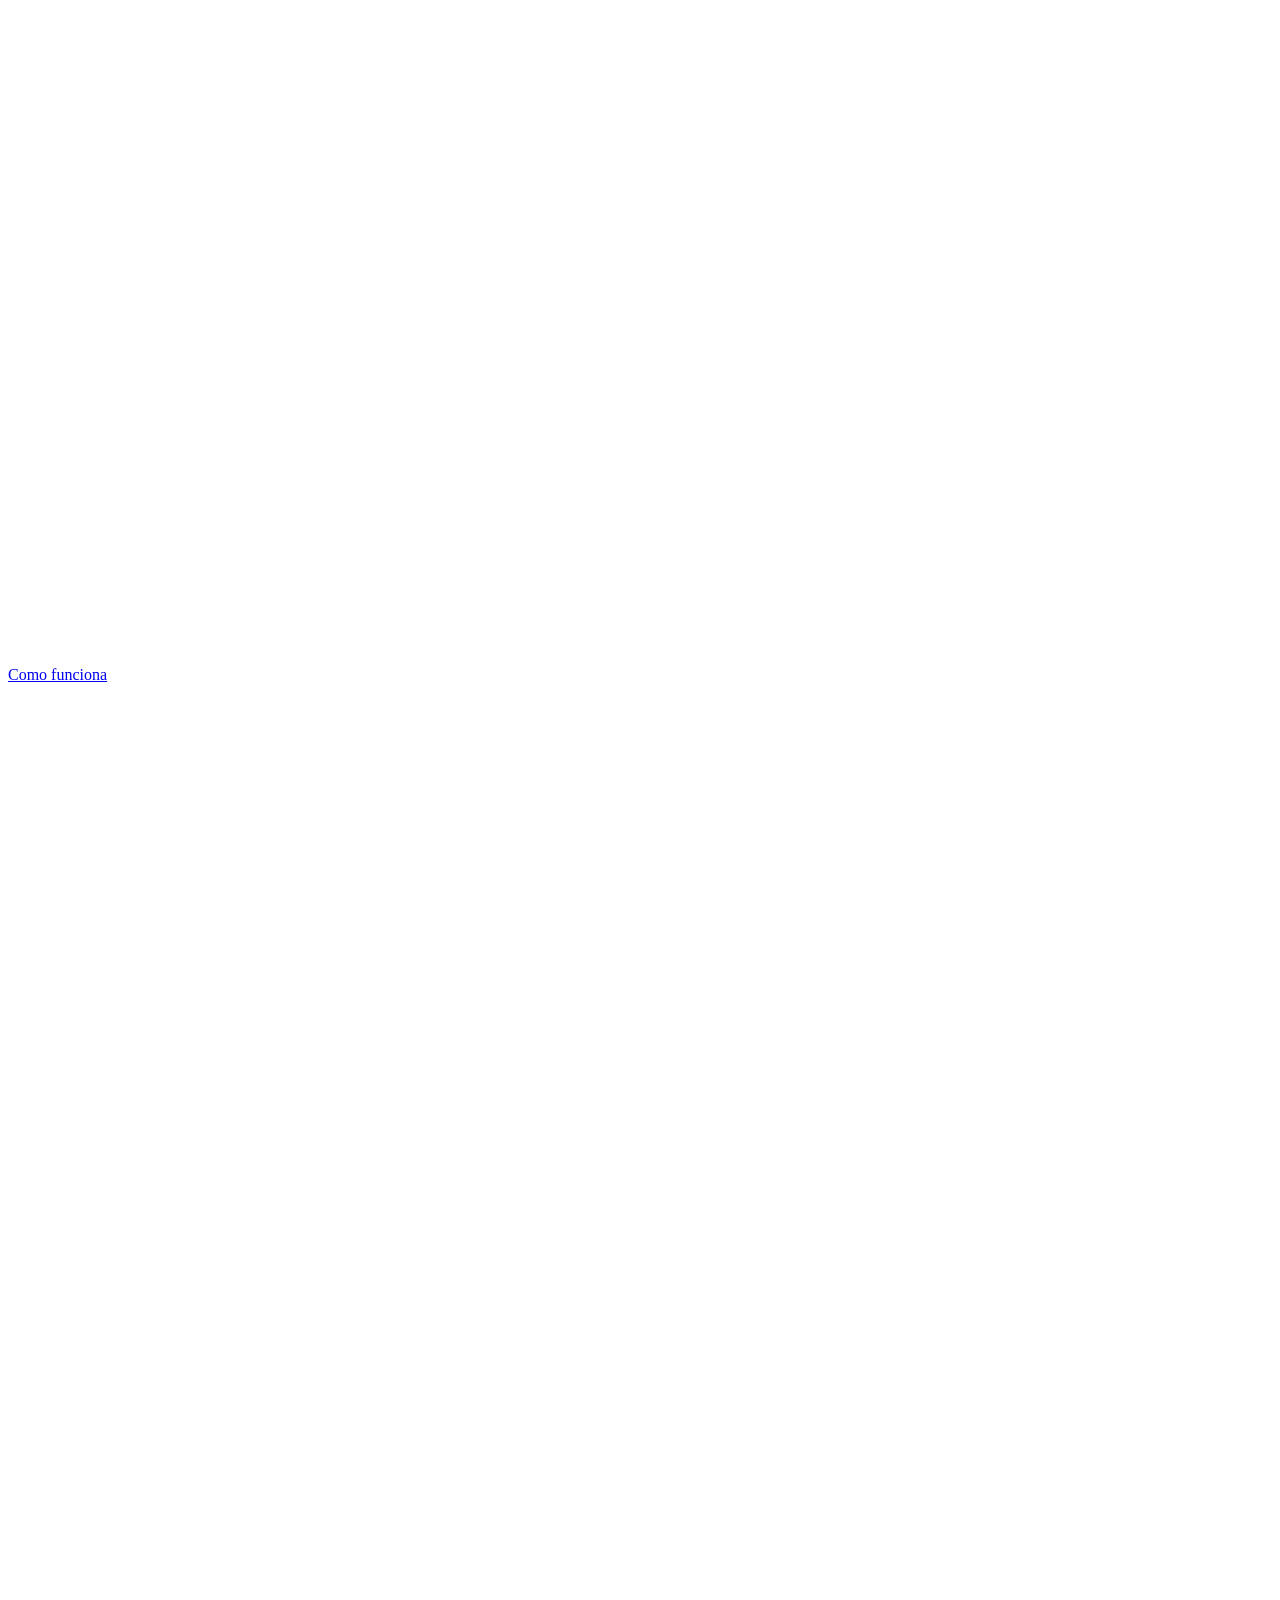
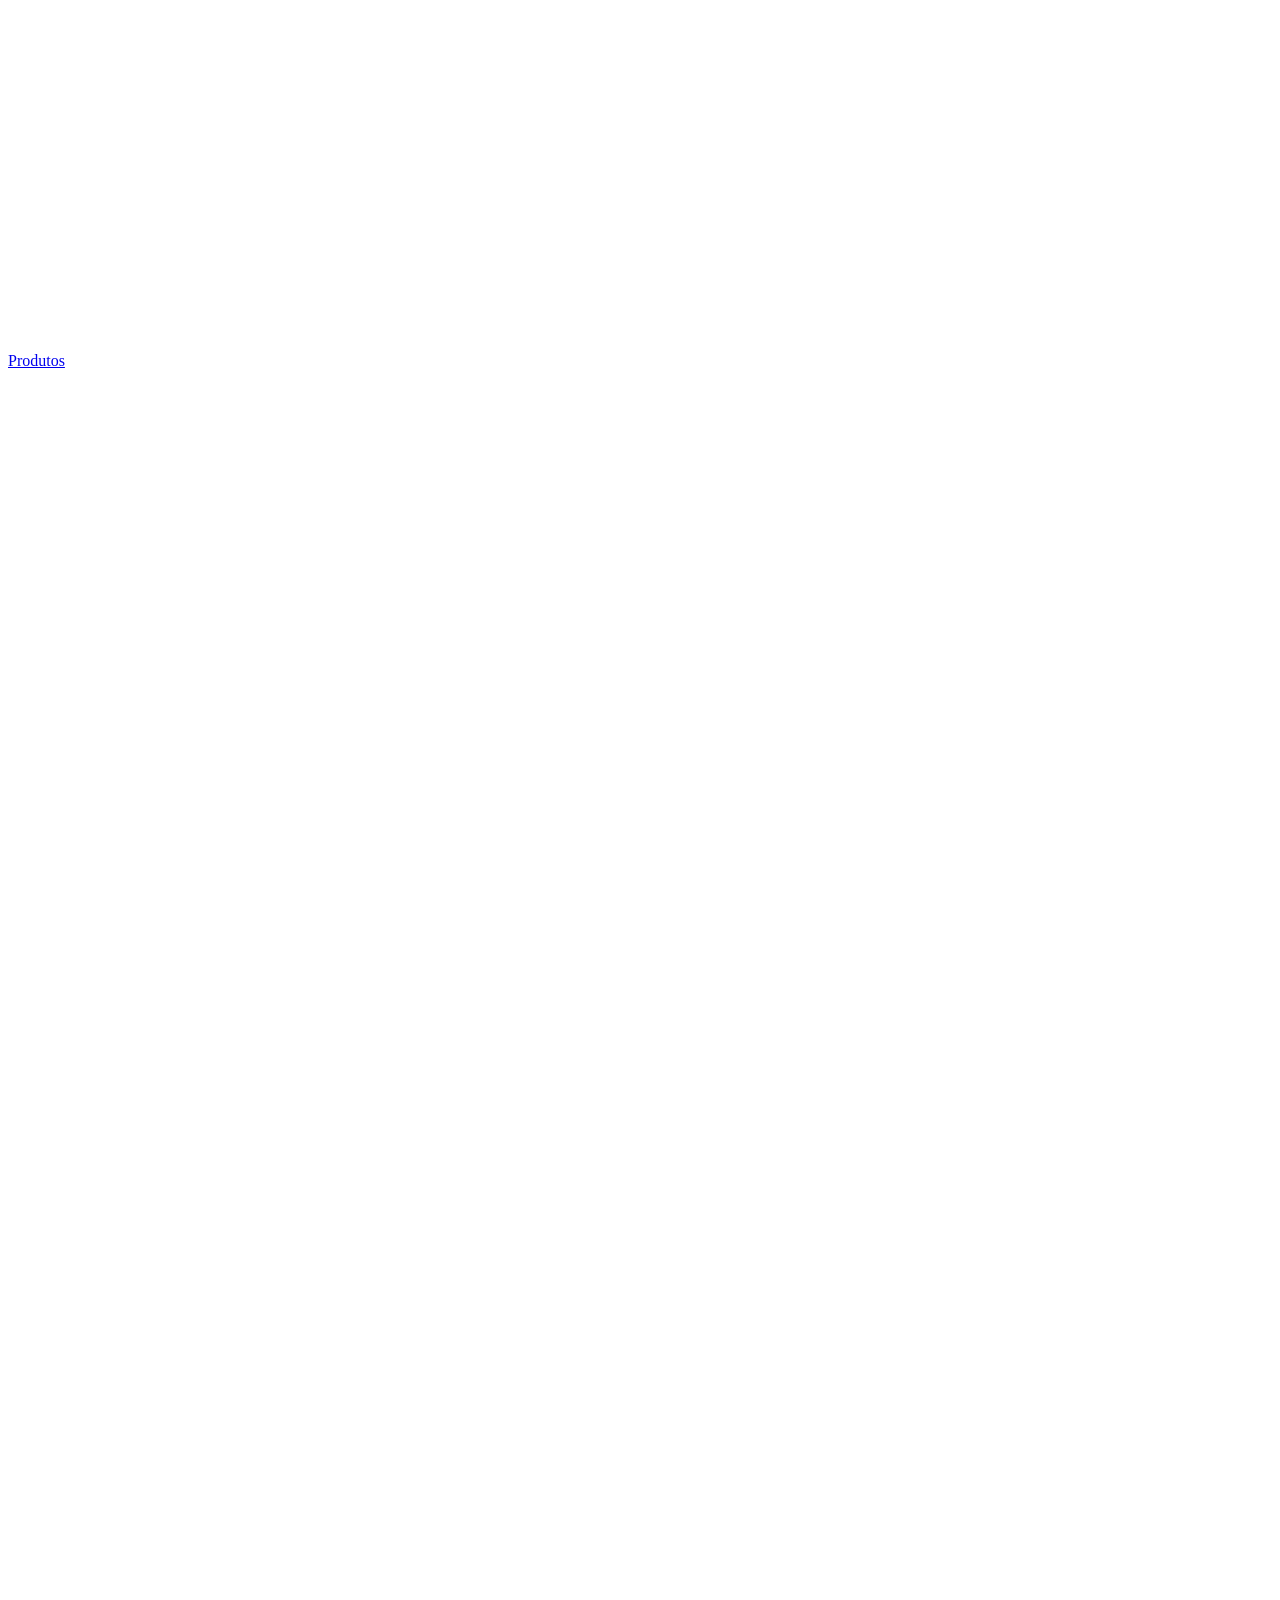
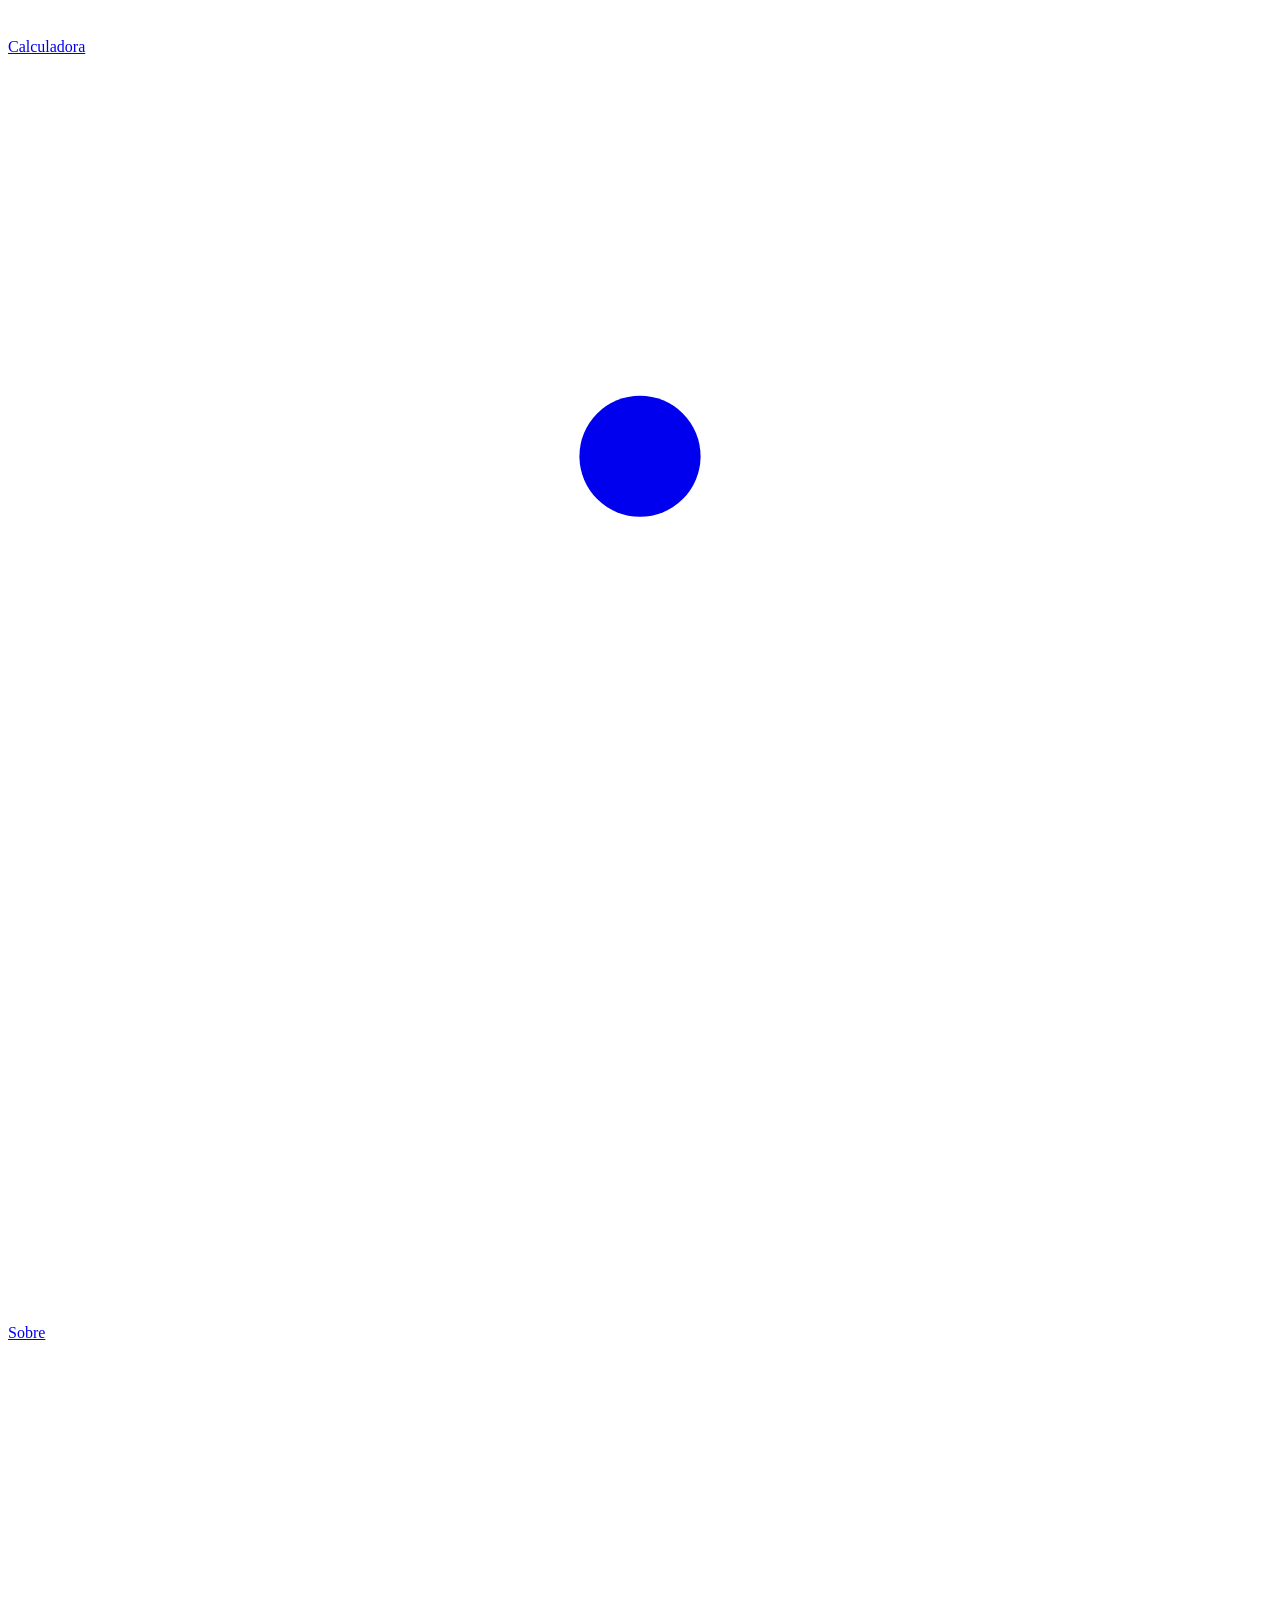
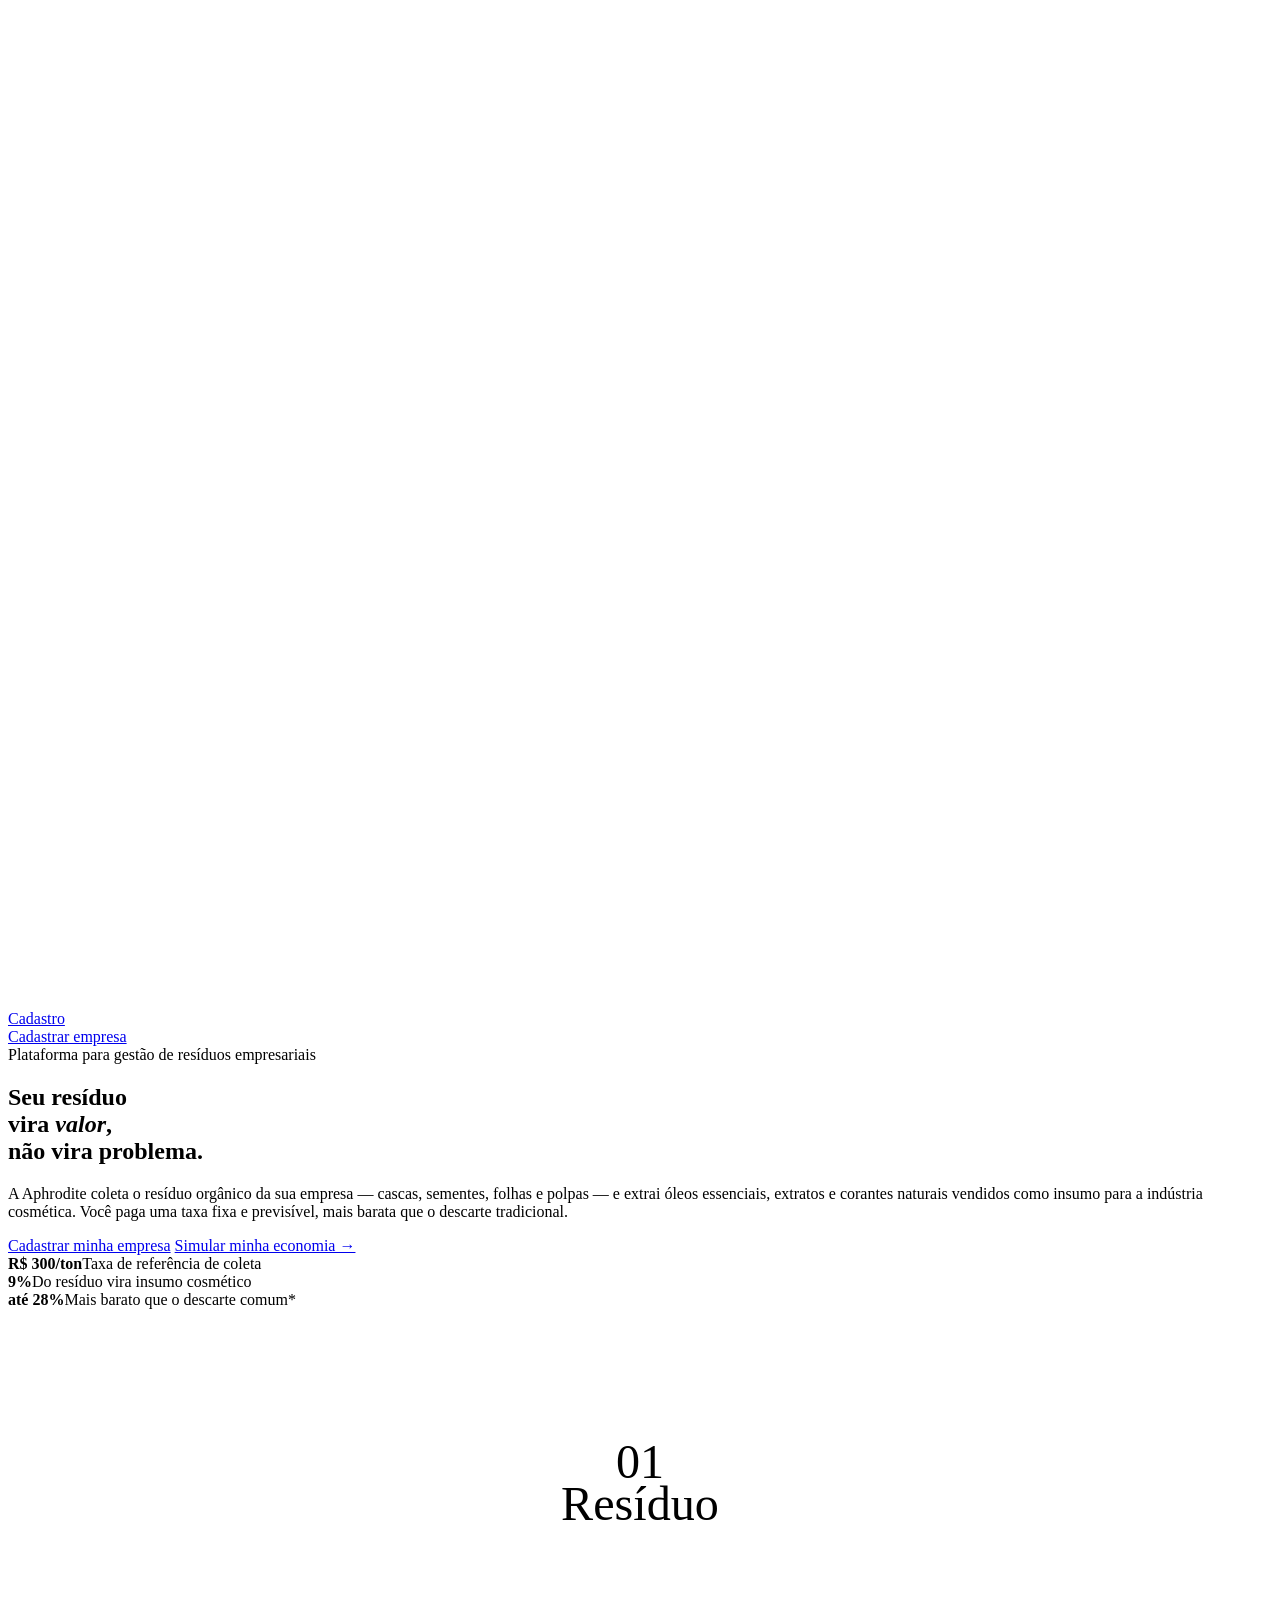
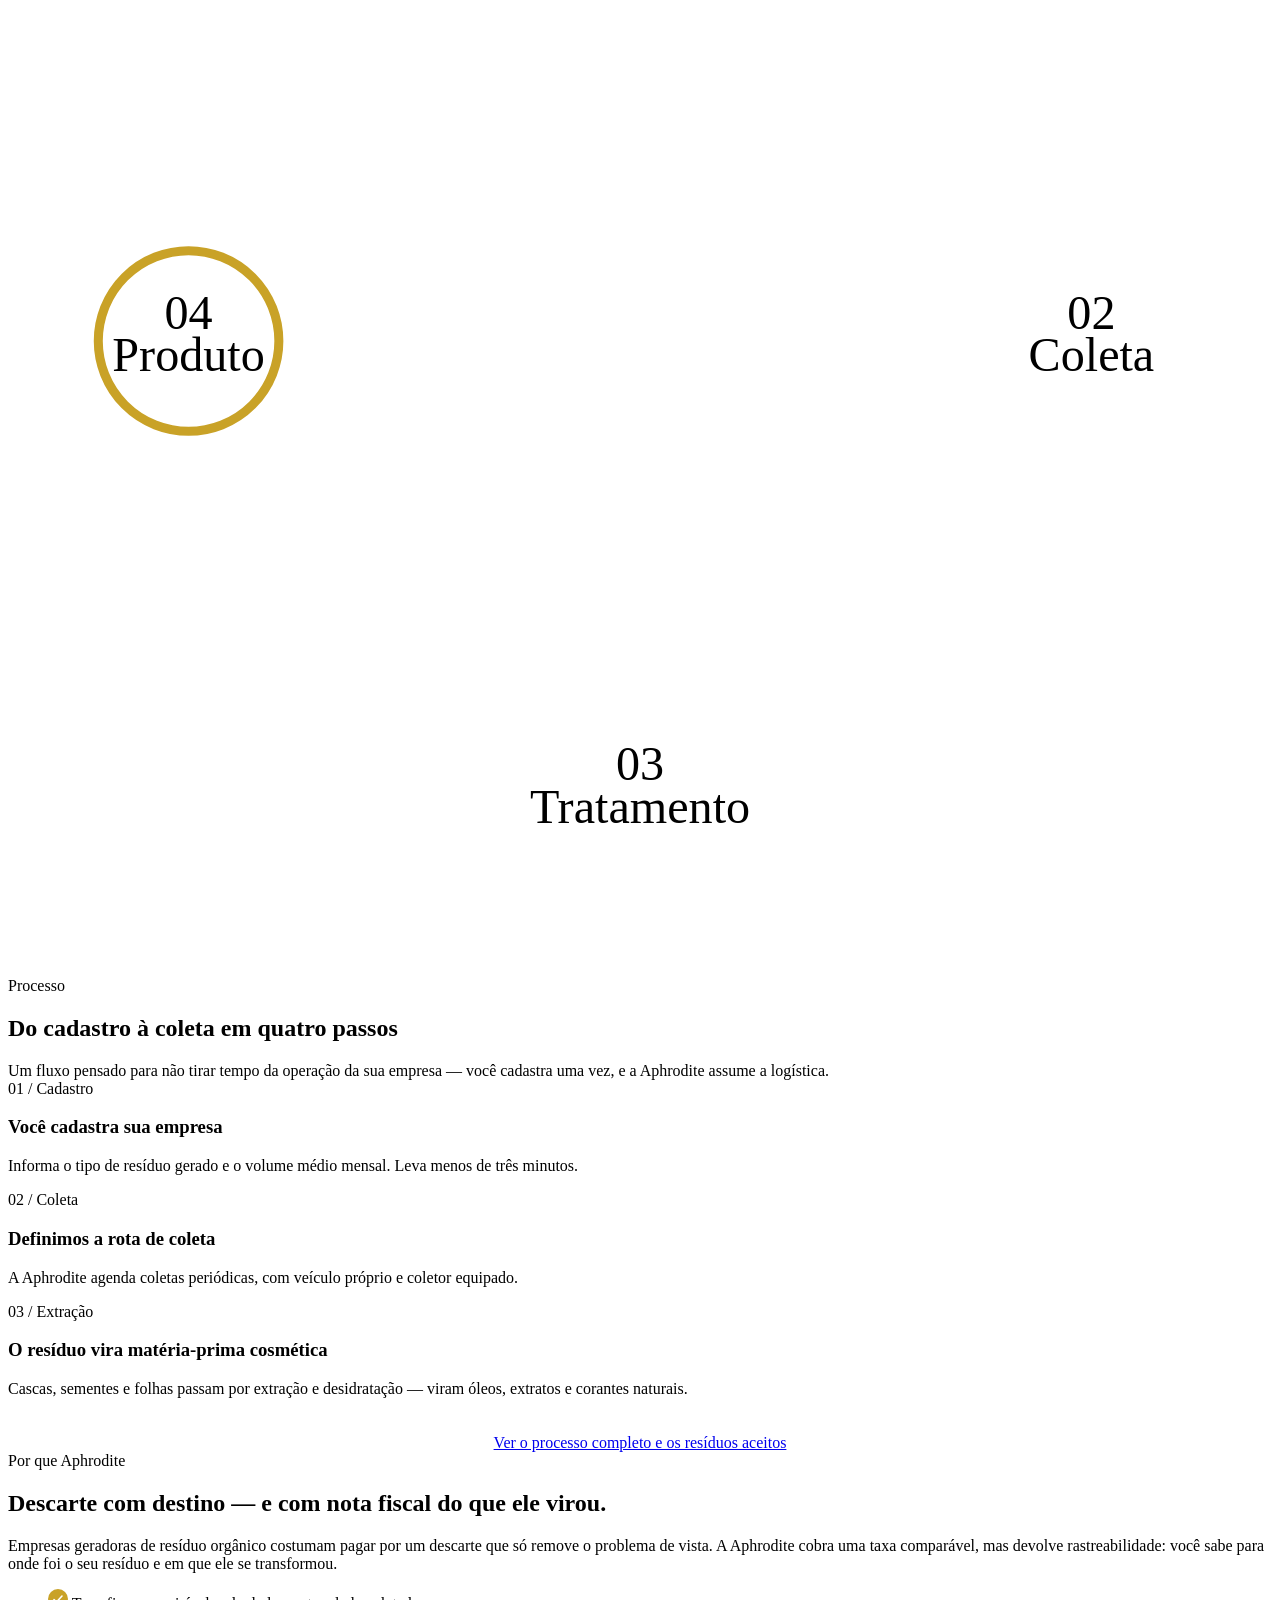
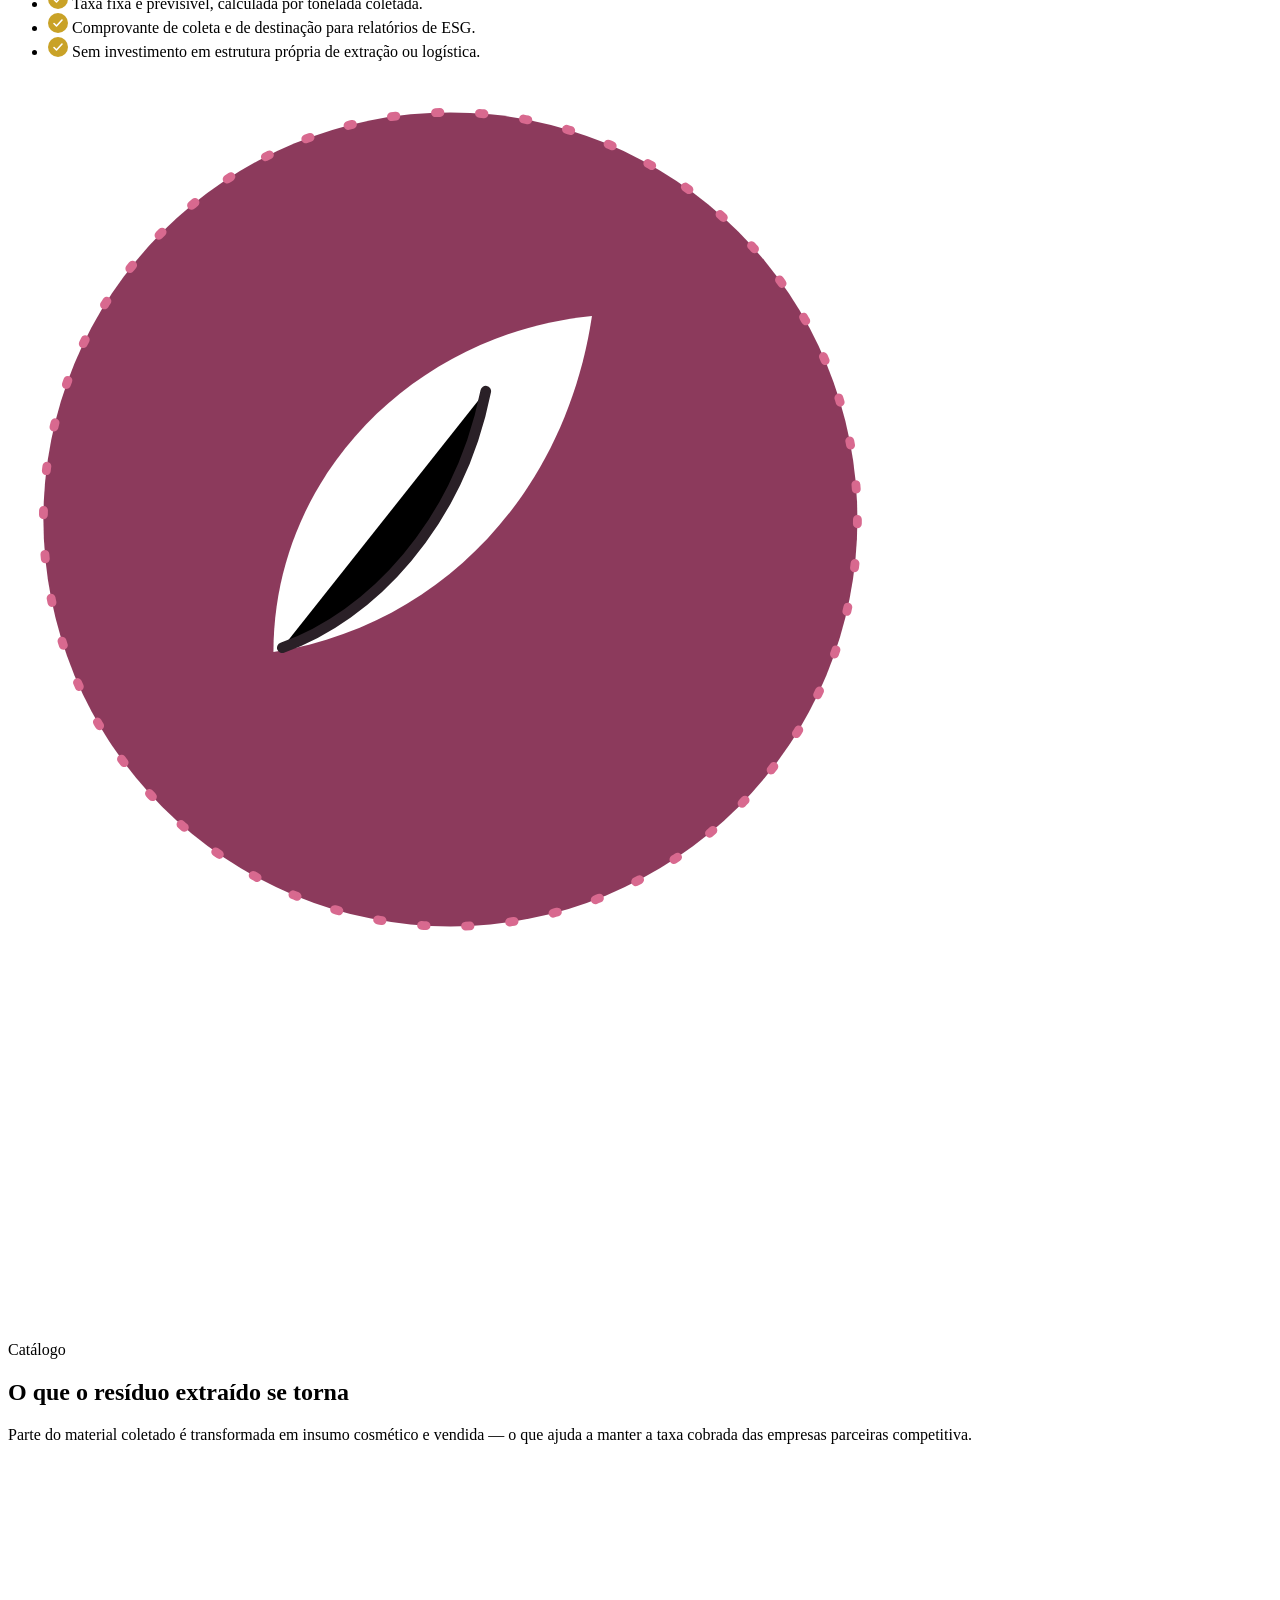
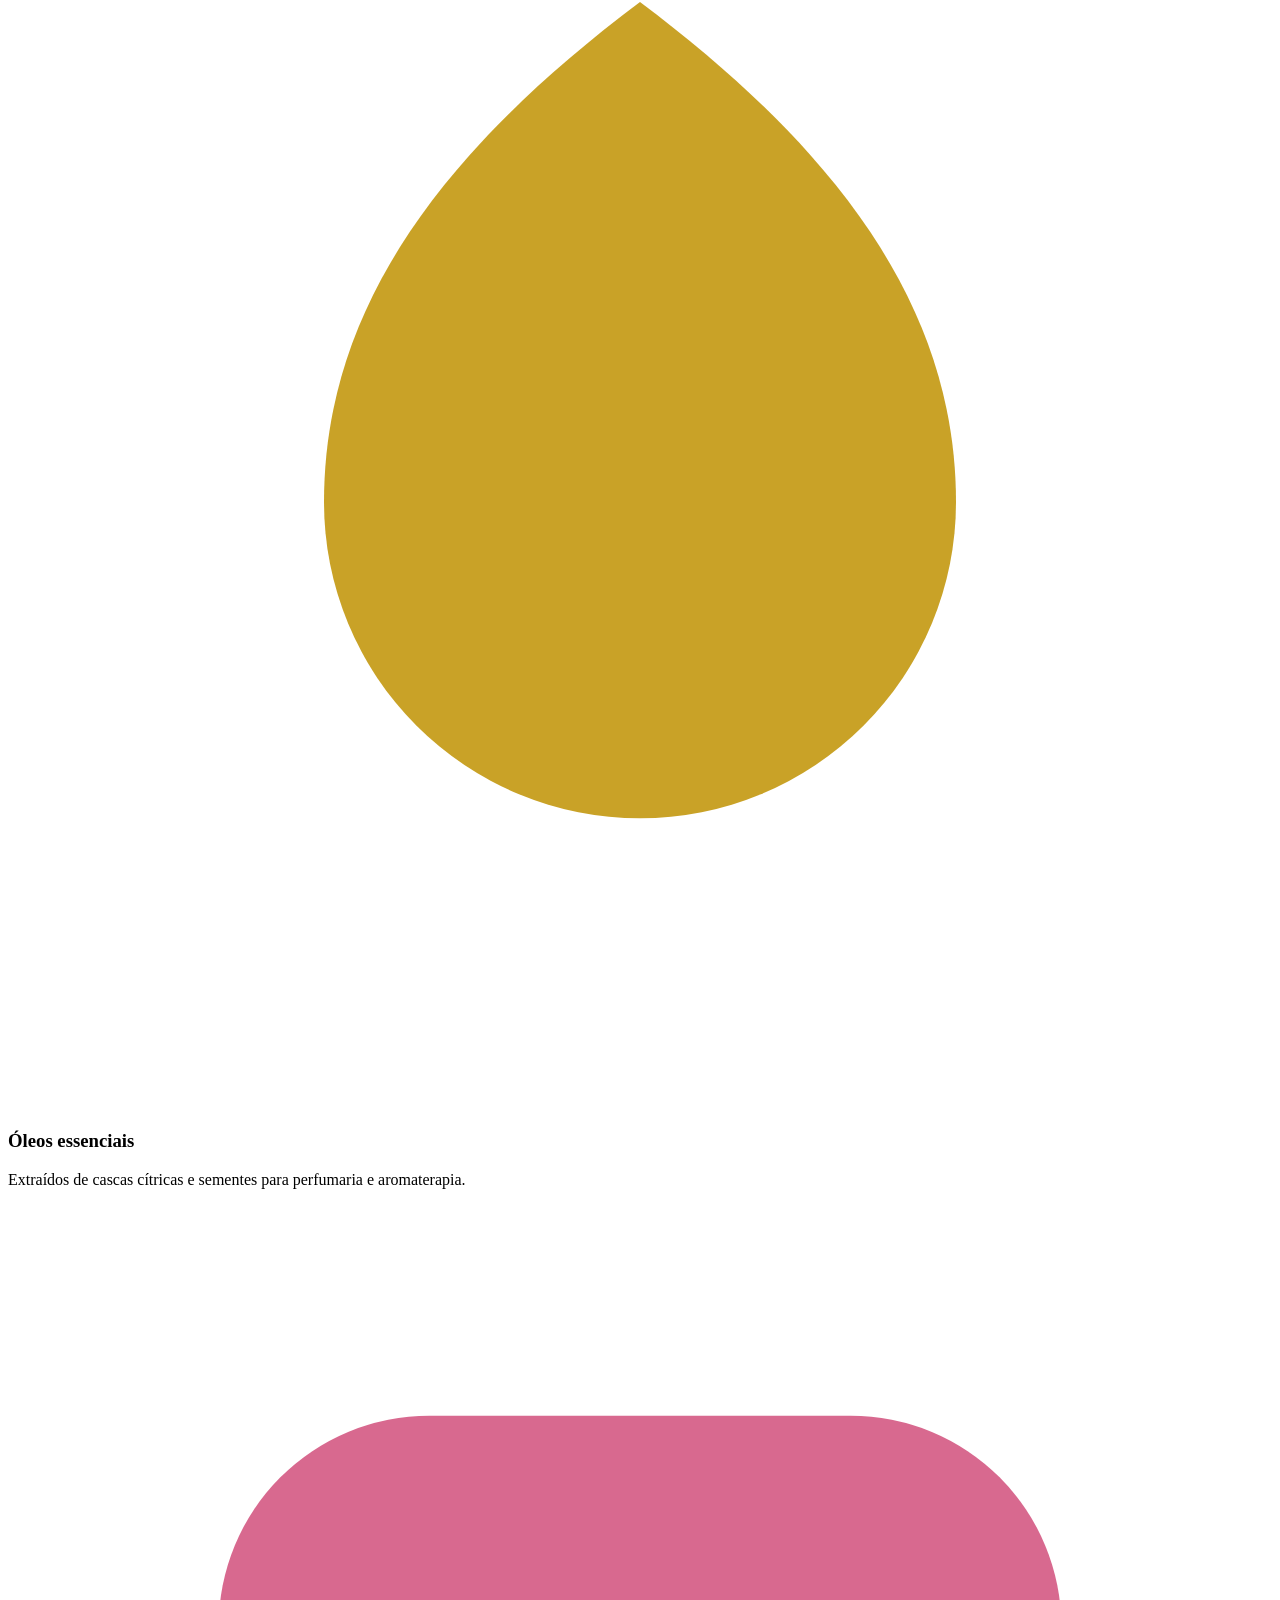
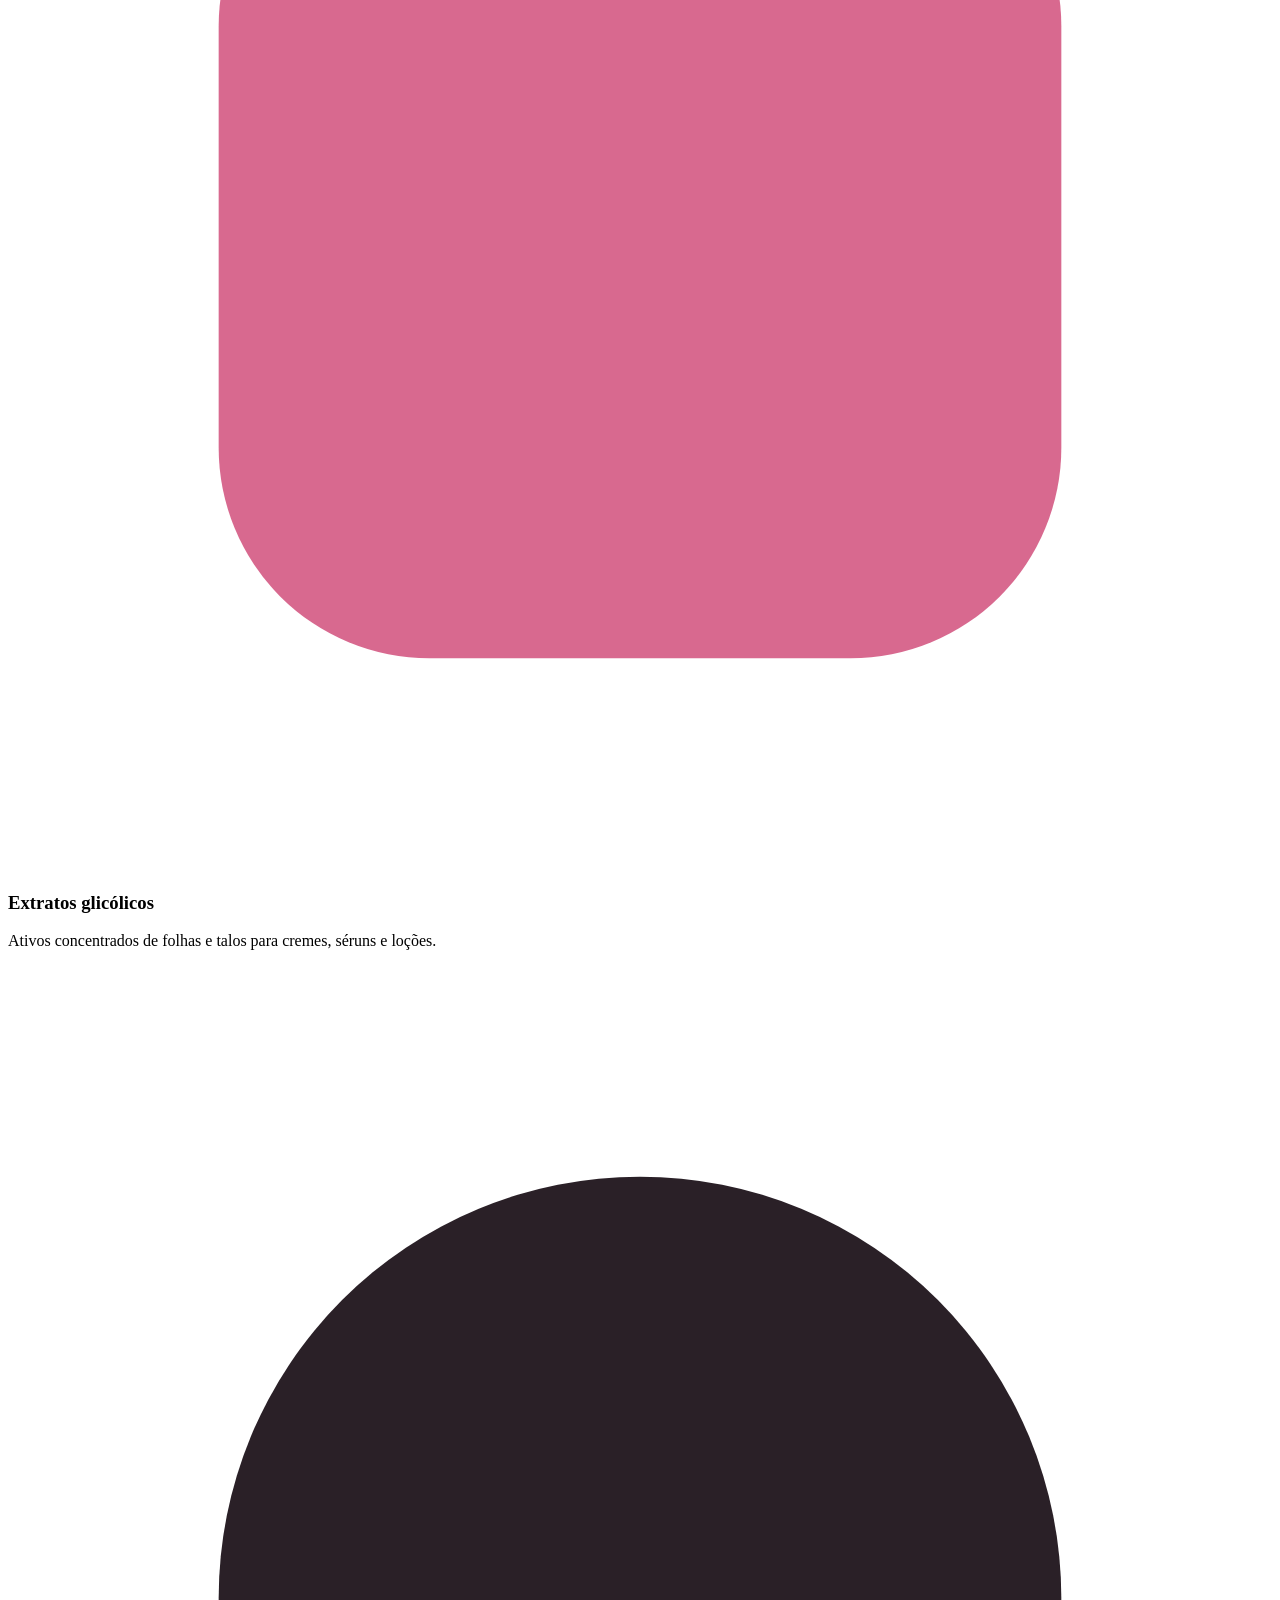
==== commit 0dea43a5: "Add files via upload" ====
--- a/index.html
+++ b/index.html
@@ -1,427 +1,277 @@
 <!DOCTYPE html>
 <html lang="pt-BR">
 <head>
-    <meta charset="UTF-8">
-    <meta name="viewport" content="width=device-width, initial-scale=1.0">
-    <title>Lumina — Portfólio Criativo</title>
-    <link rel="stylesheet" href="css/style.css">
-    <link rel="preconnect" href="https://fonts.googleapis.com">
-    <link rel="preconnect" href="https://fonts.gstatic.com" crossorigin>
-    <link href="https://fonts.googleapis.com/css2?family=Playfair+Display:wght@400;500;600;700&family=Inter:wght@300;400;500;600&display=swap" rel="stylesheet">
+<meta charset="UTF-8">
+<meta name="viewport" content="width=device-width, initial-scale=1.0">
+<title>Aphrodite — do resíduo ao valor</title>
+<meta name="description" content="Aphrodite conecta empresas geradoras de resíduos a coleta, tratamento e transformação em produtos de valor agregado.">
+<link rel="stylesheet" href="css/style.css">
 </head>
 <body>
-    <!-- Partículas de fundo -->
-    <div class="particles" id="particles"></div>
-
-    <!-- Barra de Navegação Interativa -->
-    <nav class="main-nav" id="mainNav">
-        <div class="nav-brand">
-            <span class="brand-icon">✦</span>
-            <span class="brand-text">Lumina</span>
-        </div>
-
-        <div class="nav-menu-wrapper">
-            <menu class="nav-menu" id="navMenu">
-                <button class="nav-item active" data-target="home" data-index="0">
-                    <svg class="nav-icon" viewBox="0 0 24 24" fill="none" stroke="currentColor" stroke-width="2" stroke-linecap="round" stroke-linejoin="round">
-                        <path d="M3 9l9-7 9 7v11a2 2 0 0 1-2 2H5a2 2 0 0 1-2-2z"></path>
-                        <polyline points="9 22 9 12 15 12 15 22"></polyline>
-                    </svg>
-                    <span class="nav-label">Início</span>
-                </button>
-                <button class="nav-item" data-target="about" data-index="1">
-                    <svg class="nav-icon" viewBox="0 0 24 24" fill="none" stroke="currentColor" stroke-width="2" stroke-linecap="round" stroke-linejoin="round">
-                        <circle cx="12" cy="12" r="10"></circle>
-                        <line x1="12" y1="16" x2="12" y2="12"></line>
-                        <line x1="12" y1="8" x2="12.01" y2="8"></line>
-                    </svg>
-                    <span class="nav-label">Sobre</span>
-                </button>
-                <button class="nav-item" data-target="services" data-index="2">
-                    <svg class="nav-icon" viewBox="0 0 24 24" fill="none" stroke="currentColor" stroke-width="2" stroke-linecap="round" stroke-linejoin="round">
-                        <polygon points="12 2 2 7 12 12 22 7 12 2"></polygon>
-                        <polyline points="2 17 12 22 22 17"></polyline>
-                        <polyline points="2 12 12 17 22 12"></polyline>
-                    </svg>
-                    <span class="nav-label">Serviços</span>
-                </button>
-                <button class="nav-item" data-target="portfolio" data-index="3">
-                    <svg class="nav-icon" viewBox="0 0 24 24" fill="none" stroke="currentColor" stroke-width="2" stroke-linecap="round" stroke-linejoin="round">
-                        <rect x="3" y="3" width="18" height="18" rx="2" ry="2"></rect>
-                        <circle cx="8.5" cy="8.5" r="1.5"></circle>
-                        <polyline points="21 15 16 10 5 21"></polyline>
-                    </svg>
-                    <span class="nav-label">Portfólio</span>
-                </button>
-                <button class="nav-item" data-target="contact" data-index="4">
-                    <svg class="nav-icon" viewBox="0 0 24 24" fill="none" stroke="currentColor" stroke-width="2" stroke-linecap="round" stroke-linejoin="round">
-                        <path d="M4 4h16c1.1 0 2 .9 2 2v12c0 1.1-.9 2-2 2H4c-1.1 0-2-.9-2-2V6c0-1.1.9-2 2-2z"></path>
-                        <polyline points="22,6 12,13 2,6"></polyline>
-                    </svg>
-                    <span class="nav-label">Contato</span>
-                </button>
-                <div class="nav-indicator" id="navIndicator"></div>
-            </menu>
-        </div>
-
-        <button class="mobile-toggle" id="mobileToggle" aria-label="Menu">
-            <span></span>
-            <span></span>
-            <span></span>
-        </button>
+<a class="skip-link" href="#conteudo">Pular para o conteúdo</a>
+
+<header class="site-header">
+  <div class="container">
+    <a class="brand" href="index.html">
+      <svg class="brand-mark" viewBox="0 0 34 34" fill="none" xmlns="http://www.w3.org/2000/svg" aria-hidden="true">
+        <circle cx="17" cy="17" r="17" fill="#C9A227"/>
+        <path d="M9 21c0-6.5 5.2-11.8 12-12-1 6.8-5.4 11.2-12 12z" fill="#FFFFFF"/>
+        <path d="M9.5 21c3.3-1.1 6.6-4.4 7.6-9.6" stroke="#2A2027" stroke-width="1.3" stroke-linecap="round"/>
+      </svg>
+      <span>
+        <span class="brand-word">Aphrodite</span>
+        <span class="brand-tag">Resíduo em valor</span>
+      </span>
+    </a>
+    <nav class="dock-nav" aria-label="Navegação principal">
+      <span class="dock-indicator" aria-hidden="true"></span>
+      <a href="index.html" class="dock-item active" title="Início">
+        <span class="dock-icon"><svg viewBox="0 0 24 24" fill="none" stroke-linecap="round" stroke-linejoin="round"><path d="M3.5 11.5 12 4l8.5 7.5" stroke-width="1.8"/><path d="M5.5 10v9a1 1 0 0 0 1 1H9.5v-6h5v6h3a1 1 0 0 0 1-1v-9" stroke-width="1.8"/></svg></span>
+        <span class="dock-text">Início</span>
+      </a>
+      <a href="como-funciona.html" class="dock-item" title="Como funciona">
+        <span class="dock-icon"><svg viewBox="0 0 24 24" fill="none" stroke-linecap="round" stroke-linejoin="round"><path d="M4 6h9a3.5 3.5 0 0 1 0 7H9a3.5 3.5 0 0 0 0 7h11" stroke-width="1.8"/></svg></span>
+        <span class="dock-text">Como funciona</span>
+      </a>
+      <a href="catalogo.html" class="dock-item" title="Produtos">
+        <span class="dock-icon"><svg viewBox="0 0 24 24" fill="none" stroke-linecap="round" stroke-linejoin="round"><path d="M9.5 2.5h5" stroke-width="1.8"/><path d="M10.2 2.5v6.2L4.8 18a2 2 0 0 0 1.7 3h11a2 2 0 0 0 1.7-3l-5.4-9.3V2.5" stroke-width="1.8"/><path d="M7.5 15h9" stroke-width="1.8"/></svg></span>
+        <span class="dock-text">Produtos</span>
+      </a>
+      <a href="calculadora.html" class="dock-item" title="Calculadora">
+        <span class="dock-icon"><svg viewBox="0 0 24 24" fill="none" stroke-linecap="round" stroke-linejoin="round"><rect x="4.5" y="2.5" width="15" height="19" rx="2.2" stroke-width="1.8"/><path d="M8 6.5h8" stroke-width="1.8"/><path d="M7.5 11.5h1.6M11.2 11.5h1.6M14.9 11.5h1.6M7.5 15.2h1.6M11.2 15.2h1.6M14.9 15.2h1.6M7.5 18.9h1.6M11.2 18.9h1.6" stroke-width="1.8"/></svg></span>
+        <span class="dock-text">Calculadora</span>
+      </a>
+      <a href="sobre.html" class="dock-item" title="Sobre">
+        <span class="dock-icon"><svg viewBox="0 0 24 24" fill="none" stroke-linecap="round" stroke-linejoin="round"><circle cx="12" cy="12" r="9" stroke-width="1.8"/><path d="M12 11v5.5" stroke-width="1.8"/><circle cx="12" cy="7.6" r="1.15" fill="currentColor" stroke="none"/></svg></span>
+        <span class="dock-text">Sobre</span>
+      </a>
+      <a href="cadastro.html" class="dock-item" title="Cadastro">
+        <span class="dock-icon"><svg viewBox="0 0 24 24" fill="none" stroke-linecap="round" stroke-linejoin="round"><path d="M9 4h6a1 1 0 0 1 1 1v1H8V5a1 1 0 0 1 1-1z" stroke-width="1.8"/><rect x="5.5" y="4.5" width="13" height="17" rx="2" stroke-width="1.8"/><path d="M12 11.5v6M9 14.5h6" stroke-width="1.8"/></svg></span>
+        <span class="dock-text">Cadastro</span>
+      </a>
     </nav>
-
-    <!-- Conteúdo Principal -->
-    <main class="main-content">
-        <!-- Seção Home -->
-        <section class="section section-home active" id="home">
-            <div class="section-content">
-                <div class="hero">
-                    <div class="hero-badge">
-                        <span class="badge-dot"></span>
-                        <span>Disponível para projetos</span>
-                    </div>
-                    <h1 class="hero-title">
-                        <span class="title-line">Criamos</span>
-                        <span class="title-line highlight">Experiências</span>
-                        <span class="title-line">Digitais</span>
-                    </h1>
-                    <p class="hero-desc">
-                        Design elegante, código limpo e interações memoráveis. 
-                        Transformamos ideias em realidade digital com sofisticação e criatividade.
-                    </p>
-                    <div class="hero-actions">
-                        <a href="#portfolio" class="btn btn-primary" data-nav="portfolio">
-                            <span>Ver Portfólio</span>
-                            <svg width="18" height="18" viewBox="0 0 24 24" fill="none" stroke="currentColor" stroke-width="2">
-                                <line x1="5" y1="12" x2="19" y2="12"></line>
-                                <polyline points="12 5 19 12 12 19"></polyline>
-                            </svg>
-                        </a>
-                        <a href="#contact" class="btn btn-outline" data-nav="contact">
-                            <span>Fale Conosco</span>
-                        </a>
-                    </div>
-                </div>
-                <div class="hero-visual">
-                    <div class="orbit-container">
-                        <div class="orbit orbit-1"></div>
-                        <div class="orbit orbit-2"></div>
-                        <div class="orbit orbit-3"></div>
-                        <div class="orbit-center">
-                            <span>✦</span>
-                        </div>
-                    </div>
-                </div>
-            </div>
-            <div class="scroll-hint">
-                <div class="scroll-mouse">
-                    <div class="scroll-wheel"></div>
-                </div>
-                <span>Role para explorar</span>
-            </div>
-        </section>
-
-        <!-- Seção Sobre -->
-        <section class="section section-about" id="about">
-            <div class="section-content">
-                <div class="about-header">
-                    <span class="section-tag">Sobre Nós</span>
-                    <h2 class="section-title">Paixão por <span class="text-gold">Detalhes</span></h2>
-                </div>
-                <div class="about-grid">
-                    <div class="about-card" data-reveal>
-                        <div class="card-icon">
-                            <svg viewBox="0 0 24 24" fill="none" stroke="currentColor" stroke-width="1.5">
-                                <path d="M12 19l7-7 3 3-7 7-3-3z"></path>
-                                <path d="M18 13l-1.5-7.5L2 2l3.5 14.5L13 18l5-5z"></path>
-                                <path d="M2 2l7.586 7.586"></path>
-                                <circle cx="11" cy="11" r="2"></circle>
-                            </svg>
-                        </div>
-                        <h3>Design Criativo</h3>
-                        <p>Cada pixel é pensado com propósito. Criamos interfaces que encantam e convertem.</p>
-                    </div>
-                    <div class="about-card featured" data-reveal>
-                        <div class="card-icon">
-                            <svg viewBox="0 0 24 24" fill="none" stroke="currentColor" stroke-width="1.5">
-                                <polyline points="16 18 22 12 16 6"></polyline>
-                                <polyline points="8 6 2 12 8 18"></polyline>
-                            </svg>
-                        </div>
-                        <h3>Desenvolvimento</h3>
-                        <p>Código limpo, performático e escalável. Tecnologia de ponta para resultados excepcionais.</p>
-                    </div>
-                    <div class="about-card" data-reveal>
-                        <div class="card-icon">
-                            <svg viewBox="0 0 24 24" fill="none" stroke="currentColor" stroke-width="1.5">
-                                <path d="M17 21v-2a4 4 0 0 0-4-4H5a4 4 0 0 0-4 4v2"></path>
-                                <circle cx="9" cy="7" r="4"></circle>
-                                <path d="M23 21v-2a4 4 0 0 0-3-3.87"></path>
-                                <path d="M16 3.13a4 4 0 0 1 0 7.75"></path>
-                            </svg>
-                        </div>
-                        <h3>Experiência do Usuário</h3>
-                        <p>Interfaces intuitivas que guiam o usuário naturalmente até seu objetivo.</p>
-                    </div>
-                </div>
-                <div class="about-stats">
-                    <div class="stat-item" data-reveal>
-                        <span class="stat-number" data-count="150">0</span>
-                        <span class="stat-label">Projetos Entregues</span>
-                    </div>
-                    <div class="stat-item" data-reveal>
-                        <span class="stat-number" data-count="98">0</span>
-                        <span class="stat-suffix">%</span>
-                        <span class="stat-label">Clientes Satisfeitos</span>
-                    </div>
-                    <div class="stat-item" data-reveal>
-                        <span class="stat-number" data-count="8">0</span>
-                        <span class="stat-label">Anos de Experiência</span>
-                    </div>
-                    <div class="stat-item" data-reveal>
-                        <span class="stat-number" data-count="24">0</span>
-                        <span class="stat-label">Prêmios Recebidos</span>
-                    </div>
-                </div>
-            </div>
-        </section>
-
-        <!-- Seção Serviços -->
-        <section class="section section-services" id="services">
-            <div class="section-content">
-                <div class="services-header">
-                    <span class="section-tag">O Que Fazemos</span>
-                    <h2 class="section-title">Nossos <span class="text-rose">Serviços</span></h2>
-                </div>
-                <div class="services-list">
-                    <div class="service-item" data-reveal>
-                        <div class="service-number">01</div>
-                        <div class="service-content">
-                            <h3>Web Design</h3>
-                            <p>Sites institucionais, landing pages e e-commerces com design exclusivo e responsivo.</p>
-                        </div>
-                        <div class="service-arrow">
-                            <svg viewBox="0 0 24 24" fill="none" stroke="currentColor" stroke-width="2">
-                                <line x1="5" y1="12" x2="19" y2="12"></line>
-                                <polyline points="12 5 19 12 12 19"></polyline>
-                            </svg>
-                        </div>
-                    </div>
-                    <div class="service-item" data-reveal>
-                        <div class="service-number">02</div>
-                        <div class="service-content">
-                            <h3>Aplicativos Mobile</h3>
-                            <p>Apps nativos e híbridos para iOS e Android com experiência fluida e intuitiva.</p>
-                        </div>
-                        <div class="service-arrow">
-                            <svg viewBox="0 0 24 24" fill="none" stroke="currentColor" stroke-width="2">
-                                <line x1="5" y1="12" x2="19" y2="12"></line>
-                                <polyline points="12 5 19 12 12 19"></polyline>
-                            </svg>
-                        </div>
-                    </div>
-                    <div class="service-item" data-reveal>
-                        <div class="service-number">03</div>
-                        <div class="service-content">
-                            <h3>Identidade Visual</h3>
-                            <p>Logotipos, paletas de cores e diretrizes de marca que comunicam sua essência.</p>
-                        </div>
-                        <div class="service-arrow">
-                            <svg viewBox="0 0 24 24" fill="none" stroke="currentColor" stroke-width="2">
-                                <line x1="5" y1="12" x2="19" y2="12"></line>
-                                <polyline points="12 5 19 12 12 19"></polyline>
-                            </svg>
-                        </div>
-                    </div>
-                    <div class="service-item" data-reveal>
-                        <div class="service-number">04</div>
-                        <div class="service-content">
-                            <h3>Motion Design</h3>
-                            <p>Animações, micro-interações e transições que dão vida às suas interfaces.</p>
-                        </div>
-                        <div class="service-arrow">
-                            <svg viewBox="0 0 24 24" fill="none" stroke="currentColor" stroke-width="2">
-                                <line x1="5" y1="12" x2="19" y2="12"></line>
-                                <polyline points="12 5 19 12 12 19"></polyline>
-                            </svg>
-                        </div>
-                    </div>
-                </div>
-            </div>
-        </section>
-
-        <!-- Seção Portfólio -->
-        <section class="section section-portfolio" id="portfolio">
-            <div class="section-content">
-                <div class="portfolio-header">
-                    <span class="section-tag">Trabalhos</span>
-                    <h2 class="section-title">Portfólio <span class="text-gold">Selecionado</span></h2>
-                </div>
-                <div class="portfolio-grid">
-                    <div class="portfolio-card large" data-reveal>
-                        <div class="portfolio-image" style="background: linear-gradient(135deg, #ffc2d1 0%, #ff8fab 100%);">
-                            <div class="portfolio-overlay">
-                                <span class="portfolio-category">Web Design</span>
-                                <h3>Bloom E-commerce</h3>
-                                <p>Loja de moda sustentável com experiência de compra imersiva</p>
-                            </div>
-                        </div>
-                    </div>
-                    <div class="portfolio-card" data-reveal>
-                        <div class="portfolio-image" style="background: linear-gradient(135deg, #d4af37 0%, #f4e4bc 100%);">
-                            <div class="portfolio-overlay">
-                                <span class="portfolio-category">App Mobile</span>
-                                <h3>Aura Finance</h3>
-                                <p>Gestão financeira pessoal</p>
-                            </div>
-                        </div>
-                    </div>
-                    <div class="portfolio-card" data-reveal>
-                        <div class="portfolio-image" style="background: linear-gradient(135deg, #ff6b9d 0%, #ffc2d1 100%);">
-                            <div class="portfolio-overlay">
-                                <span class="portfolio-category">Identidade Visual</span>
-                                <h3>Rose Studio</h3>
-                                <p>Rebranding completo</p>
-                            </div>
-                        </div>
-                    </div>
-                    <div class="portfolio-card" data-reveal>
-                        <div class="portfolio-image" style="background: linear-gradient(135deg, #f4e4bc 0%, #d4af37 100%);">
-                            <div class="portfolio-overlay">
-                                <span class="portfolio-category">Motion</span>
-                                <h3>Luxe Campaign</h3>
-                                <p>Animações para campanha</p>
-                            </div>
-                        </div>
-                    </div>
-                    <div class="portfolio-card large" data-reveal>
-                        <div class="portfolio-image" style="background: linear-gradient(135deg, #ff8fab 0%, #ff6b9d 100%);">
-                            <div class="portfolio-overlay">
-                                <span class="portfolio-category">Web Design</span>
-                                <h3>Golden Reserve</h3>
-                                <p>Site institucional de joalheria de luxo</p>
-                            </div>
-                        </div>
-                    </div>
-                </div>
-            </div>
-        </section>
-
-        <!-- Seção Contato -->
-        <section class="section section-contact" id="contact">
-            <div class="section-content">
-                <div class="contact-layout">
-                    <div class="contact-info">
-                        <span class="section-tag">Vamos Conversar</span>
-                        <h2 class="section-title">Pronto para seu <br><span class="text-rose">próximo projeto?</span></h2>
-                        <p class="contact-desc">Entre em contato e vamos transformar sua visão em realidade. Estamos ansiosos para conhecer sua ideia.</p>
-                        <div class="contact-details">
-                            <div class="contact-item">
-                                <div class="contact-icon">
-                                    <svg viewBox="0 0 24 24" fill="none" stroke="currentColor" stroke-width="2">
-                                        <path d="M4 4h16c1.1 0 2 .9 2 2v12c0 1.1-.9 2-2 2H4c-1.1 0-2-.9-2-2V6c0-1.1.9-2 2-2z"></path>
-                                        <polyline points="22,6 12,13 2,6"></polyline>
-                                    </svg>
-                                </div>
-                                <div>
-                                    <span class="contact-label">Email</span>
-                                    <span class="contact-value">hello@lumina.studio</span>
-                                </div>
-                            </div>
-                            <div class="contact-item">
-                                <div class="contact-icon">
-                                    <svg viewBox="0 0 24 24" fill="none" stroke="currentColor" stroke-width="2">
-                                        <path d="M21 10c0 7-9 13-9 13s-9-6-9-13a9 9 0 0 1 18 0z"></path>
-                                        <circle cx="12" cy="10" r="3"></circle>
-                                    </svg>
-                                </div>
-                                <div>
-                                    <span class="contact-label">Localização</span>
-                                    <span class="contact-value">São Paulo, Brasil</span>
-                                </div>
-                            </div>
-                        </div>
-                    </div>
-                    <div class="contact-form-wrapper" data-reveal>
-                        <form class="contact-form" id="contactForm">
-                            <div class="form-group">
-                                <input type="text" id="name" required placeholder=" ">
-                                <label for="name">Seu Nome</label>
-                                <div class="form-line"></div>
-                            </div>
-                            <div class="form-group">
-                                <input type="email" id="email" required placeholder=" ">
-                                <label for="email">Seu Email</label>
-                                <div class="form-line"></div>
-                            </div>
-                            <div class="form-group">
-                                <select id="subject" required>
-                                    <option value="" disabled selected>Assunto</option>
-                                    <option value="web">Web Design</option>
-                                    <option value="app">Aplicativo Mobile</option>
-                                    <option value="brand">Identidade Visual</option>
-                                    <option value="other">Outro</option>
-                                </select>
-                                <div class="form-line"></div>
-                            </div>
-                            <div class="form-group">
-                                <textarea id="message" rows="4" required placeholder=" "></textarea>
-                                <label for="message">Sua Mensagem</label>
-                                <div class="form-line"></div>
-                            </div>
-                            <button type="submit" class="btn btn-primary btn-full">
-                                <span>Enviar Mensagem</span>
-                                <svg width="18" height="18" viewBox="0 0 24 24" fill="none" stroke="currentColor" stroke-width="2">
-                                    <line x1="22" y1="2" x2="11" y2="13"></line>
-                                    <polygon points="22 2 15 22 11 13 2 9 22 2"></polygon>
-                                </svg>
-                            </button>
-                        </form>
-                    </div>
-                </div>
-            </div>
-        </section>
-    </main>
-
-    <!-- Footer -->
-    <footer class="main-footer">
-        <div class="footer-content">
-            <div class="footer-brand">
-                <span class="brand-icon">✦</span>
-                <span>Lumina Studio</span>
-            </div>
-            <p class="footer-copy">© 2026 Lumina. Todos os direitos reservados.</p>
-            <div class="footer-social">
-                <a href="#" aria-label="Instagram">
-                    <svg viewBox="0 0 24 24" fill="none" stroke="currentColor" stroke-width="2">
-                        <rect x="2" y="2" width="20" height="20" rx="5" ry="5"></rect>
-                        <path d="M16 11.37A4 4 0 1 1 12.63 8 4 4 0 0 1 16 11.37z"></path>
-                        <line x1="17.5" y1="6.5" x2="17.51" y2="6.5"></line>
-                    </svg>
-                </a>
-                <a href="#" aria-label="Twitter">
-                    <svg viewBox="0 0 24 24" fill="none" stroke="currentColor" stroke-width="2">
-                        <path d="M23 3a10.9 10.9 0 0 1-3.14 1.53 4.48 4.48 0 0 0-7.86 3v1A10.66 10.66 0 0 1 3 4s-4 9 5 13a11.64 11.64 0 0 1-7 2c9 5 20 0 20-11.5a4.5 4.5 0 0 0-.08-.83A7.72 7.72 0 0 0 23 3z"></path>
-                    </svg>
-                </a>
-                <a href="#" aria-label="LinkedIn">
-                    <svg viewBox="0 0 24 24" fill="none" stroke="currentColor" stroke-width="2">
-                        <path d="M16 8a6 6 0 0 1 6 6v7h-4v-7a2 2 0 0 0-2-2 2 2 0 0 0-2 2v7h-4v-7a6 6 0 0 1 6-6z"></path>
-                        <rect x="2" y="9" width="4" height="12"></rect>
-                        <circle cx="4" cy="4" r="2"></circle>
-                    </svg>
-                </a>
-            </div>
-        </div>
-    </footer>
-
-    <!-- Toast Notification -->
-    <div class="toast" id="toast">
-        <div class="toast-icon">✓</div>
-        <div class="toast-message">Mensagem enviada com sucesso!</div>
-    </div>
-
-    <script src="js/main.js"></script>
+    <a href="cadastro.html" class="btn btn-primary nav-cta">Cadastrar empresa</a>
+  </div>
+</header>
+
+<main id="conteudo">
+
+  <!-- HERO -->
+  <section class="hero">
+    <div class="container">
+      <div>
+        <span class="eyebrow">Plataforma para gestão de resíduos empresariais</span>
+        <h1>Seu resíduo<br>vira <em>valor</em>,<br>não vira problema.</h1>
+        <p class="lede">A Aphrodite coleta o resíduo orgânico da sua empresa — cascas, sementes, folhas e
+          polpas — e extrai óleos essenciais, extratos e corantes naturais vendidos como insumo para a
+          indústria cosmética. Você paga uma taxa fixa e previsível, mais barata que o descarte tradicional.</p>
+        <div class="hero-actions">
+          <a href="cadastro.html" class="btn btn-primary">Cadastrar minha empresa</a>
+          <a href="calculadora.html" class="btn btn-ghost">Simular minha economia →</a>
+        </div>
+        <div class="hero-stats">
+          <div><strong>R$ 300/ton</strong><span>Taxa de referência de coleta</span></div>
+          <div><strong>9%</strong><span>Do resíduo vira insumo cosmético</span></div>
+          <div><strong>até 28%</strong><span>Mais barato que o descarte comum*</span></div>
+        </div>
+      </div>
+
+      <div class="cycle-wrap">
+        <div class="cycle" role="img" aria-label="Ciclo Aphrodite: resíduo gerado, coleta, tratamento e produto de valor, que realimenta o ciclo">
+          <svg viewBox="0 0 420 420" xmlns="http://www.w3.org/2000/svg">
+            <circle cx="210" cy="210" r="150" fill="none" stroke="rgba(255,255,255,0.4)" stroke-width="1.5" stroke-dasharray="2 8" stroke-linecap="round"/>
+            <circle cx="210" cy="210" r="96" fill="none" stroke="rgba(255,255,255,0.22)" stroke-width="1"/>
+
+            <!-- ponto orbitando -->
+            <g class="cycle-orbit-dot">
+              <circle cx="210" cy="60" r="5.5" fill="#FFFFFF"/>
+              <circle cx="210" cy="60" r="10" fill="none" stroke="#FFFFFF" stroke-width="1" opacity="0.6"/>
+            </g>
+
+            <!-- nó 1 -->
+            <circle cx="210" cy="60" r="30" fill="#FFFFFF"/>
+            <text x="210" y="56" text-anchor="middle" class="cycle-node-num">01</text>
+            <text x="210" y="70" text-anchor="middle" class="cycle-node-label">Resíduo</text>
+
+            <!-- nó 2 -->
+            <circle cx="360" cy="210" r="30" fill="#FFFFFF"/>
+            <text x="360" y="206" text-anchor="middle" class="cycle-node-num">02</text>
+            <text x="360" y="220" text-anchor="middle" class="cycle-node-label">Coleta</text>
+
+            <!-- nó 3 -->
+            <circle cx="210" cy="360" r="30" fill="#FFFFFF"/>
+            <text x="210" y="356" text-anchor="middle" class="cycle-node-num">03</text>
+            <text x="210" y="370" text-anchor="middle" class="cycle-node-label">Tratamento</text>
+
+            <!-- nó 4 — etapa de valor, com anel dourado de destaque -->
+            <circle cx="60" cy="210" r="30" fill="#FFFFFF" stroke="#C9A227" stroke-width="3"/>
+            <text x="60" y="206" text-anchor="middle" class="cycle-node-num">04</text>
+            <text x="60" y="220" text-anchor="middle" class="cycle-node-label">Produto</text>
+
+            <text x="210" y="214" text-anchor="middle" font-family="Fraunces, serif" font-size="15" fill="#FFFFFF" opacity="0.9">ciclo</text>
+            <text x="210" y="230" text-anchor="middle" font-family="Fraunces, serif" font-size="15" fill="#FFFFFF" opacity="0.9">contínuo</text>
+          </svg>
+        </div>
+      </div>
+    </div>
+  </section>
+
+  <!-- COMO FUNCIONA -->
+  <section>
+    <div class="container">
+      <div class="section-head center">
+        <span class="eyebrow">Processo</span>
+        <h2>Do cadastro à coleta em quatro passos</h2>
+        <p class="lede" style="margin:0 auto;">Um fluxo pensado para não tirar tempo da operação da sua
+          empresa — você cadastra uma vez, e a Aphrodite assume a logística.</p>
+      </div>
+      <div class="grid grid-3">
+        <div class="card card-step">
+          <span class="num">01 / Cadastro</span>
+          <h3>Você cadastra sua empresa</h3>
+          <p>Informa o tipo de resíduo gerado e o volume médio mensal. Leva menos de três minutos.</p>
+        </div>
+        <div class="card card-step">
+          <span class="num">02 / Coleta</span>
+          <h3>Definimos a rota de coleta</h3>
+          <p>A Aphrodite agenda coletas periódicas, com veículo próprio e coletor equipado.</p>
+        </div>
+        <div class="card card-step">
+          <span class="num">03 / Extração</span>
+          <h3>O resíduo vira matéria-prima cosmética</h3>
+          <p>Cascas, sementes e folhas passam por extração e desidratação — viram óleos, extratos e corantes naturais.</p>
+        </div>
+      </div>
+      <div style="text-align:center; margin-top:36px;">
+        <a href="como-funciona.html" class="btn btn-outline">Ver o processo completo e os resíduos aceitos</a>
+      </div>
+    </div>
+  </section>
+
+  <!-- POR QUE APHRODITE -->
+  <section class="band-alt">
+    <div class="container two-col">
+      <div>
+        <span class="eyebrow">Por que Aphrodite</span>
+        <h2>Descarte com destino — e com nota fiscal do que ele virou.</h2>
+        <p>Empresas geradoras de resíduo orgânico costumam pagar por um descarte que só remove o problema
+          de vista. A Aphrodite cobra uma taxa comparável, mas devolve rastreabilidade: você sabe para onde
+          foi o seu resíduo e em que ele se transformou.</p>
+        <ul class="list-check">
+          <li>
+            <svg width="20" height="20" viewBox="0 0 20 20" fill="none"><circle cx="10" cy="10" r="10" fill="#C9A227"/><path d="M6 10.5l2.5 2.5L14 7" stroke="#FFFFFF" stroke-width="1.6" stroke-linecap="round" stroke-linejoin="round"/></svg>
+            <span>Taxa fixa e previsível, calculada por tonelada coletada.</span>
+          </li>
+          <li>
+            <svg width="20" height="20" viewBox="0 0 20 20" fill="none"><circle cx="10" cy="10" r="10" fill="#C9A227"/><path d="M6 10.5l2.5 2.5L14 7" stroke="#FFFFFF" stroke-width="1.6" stroke-linecap="round" stroke-linejoin="round"/></svg>
+            <span>Comprovante de coleta e de destinação para relatórios de ESG.</span>
+          </li>
+          <li>
+            <svg width="20" height="20" viewBox="0 0 20 20" fill="none"><circle cx="10" cy="10" r="10" fill="#C9A227"/><path d="M6 10.5l2.5 2.5L14 7" stroke="#FFFFFF" stroke-width="1.6" stroke-linecap="round" stroke-linejoin="round"/></svg>
+            <span>Sem investimento em estrutura própria de extração ou logística.</span>
+          </li>
+        </ul>
+      </div>
+      <div class="card" style="padding:0; overflow:hidden;">
+        <div class="product-visual" style="aspect-ratio:1/1; background:var(--loam);">
+          <svg viewBox="0 0 200 200" width="70%" xmlns="http://www.w3.org/2000/svg">
+            <circle cx="100" cy="100" r="92" fill="#8C3A5C"/>
+            <path d="M60 130c0-40 32-72 72-76-6 40-34 70-72 76z" fill="#FFFFFF"/>
+            <path d="M62 129c20-7 40-28 46-58" stroke="#2A2027" stroke-width="2.4" stroke-linecap="round"/>
+            <circle cx="100" cy="100" r="92" fill="none" stroke="#D8698F" stroke-width="2" stroke-dasharray="1 9" stroke-linecap="round"/>
+          </svg>
+        </div>
+      </div>
+    </div>
+  </section>
+
+  <!-- PRODUTOS -->
+  <section>
+    <div class="container">
+      <div class="section-head center">
+        <span class="eyebrow">Catálogo</span>
+        <h2>O que o resíduo extraído se torna</h2>
+        <p class="lede" style="margin:0 auto;">Parte do material coletado é transformada em insumo
+          cosmético e vendida — o que ajuda a manter a taxa cobrada das empresas parceiras competitiva.</p>
+      </div>
+      <div class="grid grid-3">
+        <div class="card">
+          <div class="icon-tile">
+            <svg viewBox="0 0 24 24" fill="none"><path d="M12 3c4 3 6 6 6 9.5A6 6 0 0 1 6 12.5C6 9 8 6 12 3z" fill="#C9A227"/></svg>
+          </div>
+          <h3>Óleos essenciais</h3>
+          <p>Extraídos de cascas cítricas e sementes para perfumaria e aromaterapia.</p>
+        </div>
+        <div class="card">
+          <div class="icon-tile">
+            <svg viewBox="0 0 24 24" fill="none"><rect x="4" y="4" width="16" height="16" rx="4" fill="#D8698F"/></svg>
+          </div>
+          <h3>Extratos glicólicos</h3>
+          <p>Ativos concentrados de folhas e talos para cremes, séruns e loções.</p>
+        </div>
+        <div class="card">
+          <div class="icon-tile">
+            <svg viewBox="0 0 24 24" fill="none"><circle cx="12" cy="12" r="8" fill="#2A2027"/></svg>
+          </div>
+          <h3>Corantes e pós naturais</h3>
+          <p>Pigmentos e esfoliantes vegetais para sabonetes e cosméticos naturais.</p>
+        </div>
+      </div>
+      <div style="text-align:center; margin-top:36px;">
+        <a href="catalogo.html" class="btn btn-outline">Ver catálogo completo</a>
+      </div>
+    </div>
+  </section>
+
+  <!-- CTA -->
+  <section class="tight">
+    <div class="container">
+      <div class="cta-band">
+        <h2>Descubra quanto sua empresa pode economizar</h2>
+        <p>A calculadora usa os mesmos parâmetros do nosso estudo de viabilidade financeira — leva menos de um minuto.</p>
+        <div class="hero-actions" style="justify-content:center;">
+          <a href="calculadora.html" class="btn btn-outline">Abrir calculadora</a>
+          <a href="cadastro.html" class="btn btn-ghost">Cadastrar empresa</a>
+        </div>
+      </div>
+    </div>
+  </section>
+
+</main>
+
+<footer class="site-footer">
+  <div class="container">
+    <div class="footer-grid">
+      <div>
+        <h4>Aphrodite</h4>
+        <p style="max-width:34ch; color:rgba(248,247,239,0.72);">Protótipo de plataforma para gestão e
+          destinação de resíduos empresariais, desenvolvido como atividade prática do curso Técnico em
+          Administração — ETEC Santa Isabel.</p>
+      </div>
+      <div>
+        <h4>Navegação</h4>
+        <ul>
+          <li><a href="como-funciona.html">Como funciona</a></li>
+          <li><a href="catalogo.html">Produtos</a></li>
+          <li><a href="calculadora.html">Calculadora de taxas</a></li>
+          <li><a href="sobre.html">Sobre o projeto</a></li>
+        </ul>
+      </div>
+      <div>
+        <h4>Empresas parceiras</h4>
+        <ul>
+          <li><a href="cadastro.html">Cadastrar minha empresa</a></li>
+          <li><a href="sobre.html#equipe">Fale com a equipe</a></li>
+        </ul>
+      </div>
+    </div>
+    <div class="footer-bottom">
+      <span>© 2026 Aphrodite — projeto acadêmico, ETEC Santa Isabel.</span>
+      <span>Protótipo sem fins comerciais.</span>
+    </div>
+  </div>
+</footer>
+
+<script src="js/main.js"></script>
 </body>
-</html>+</html>
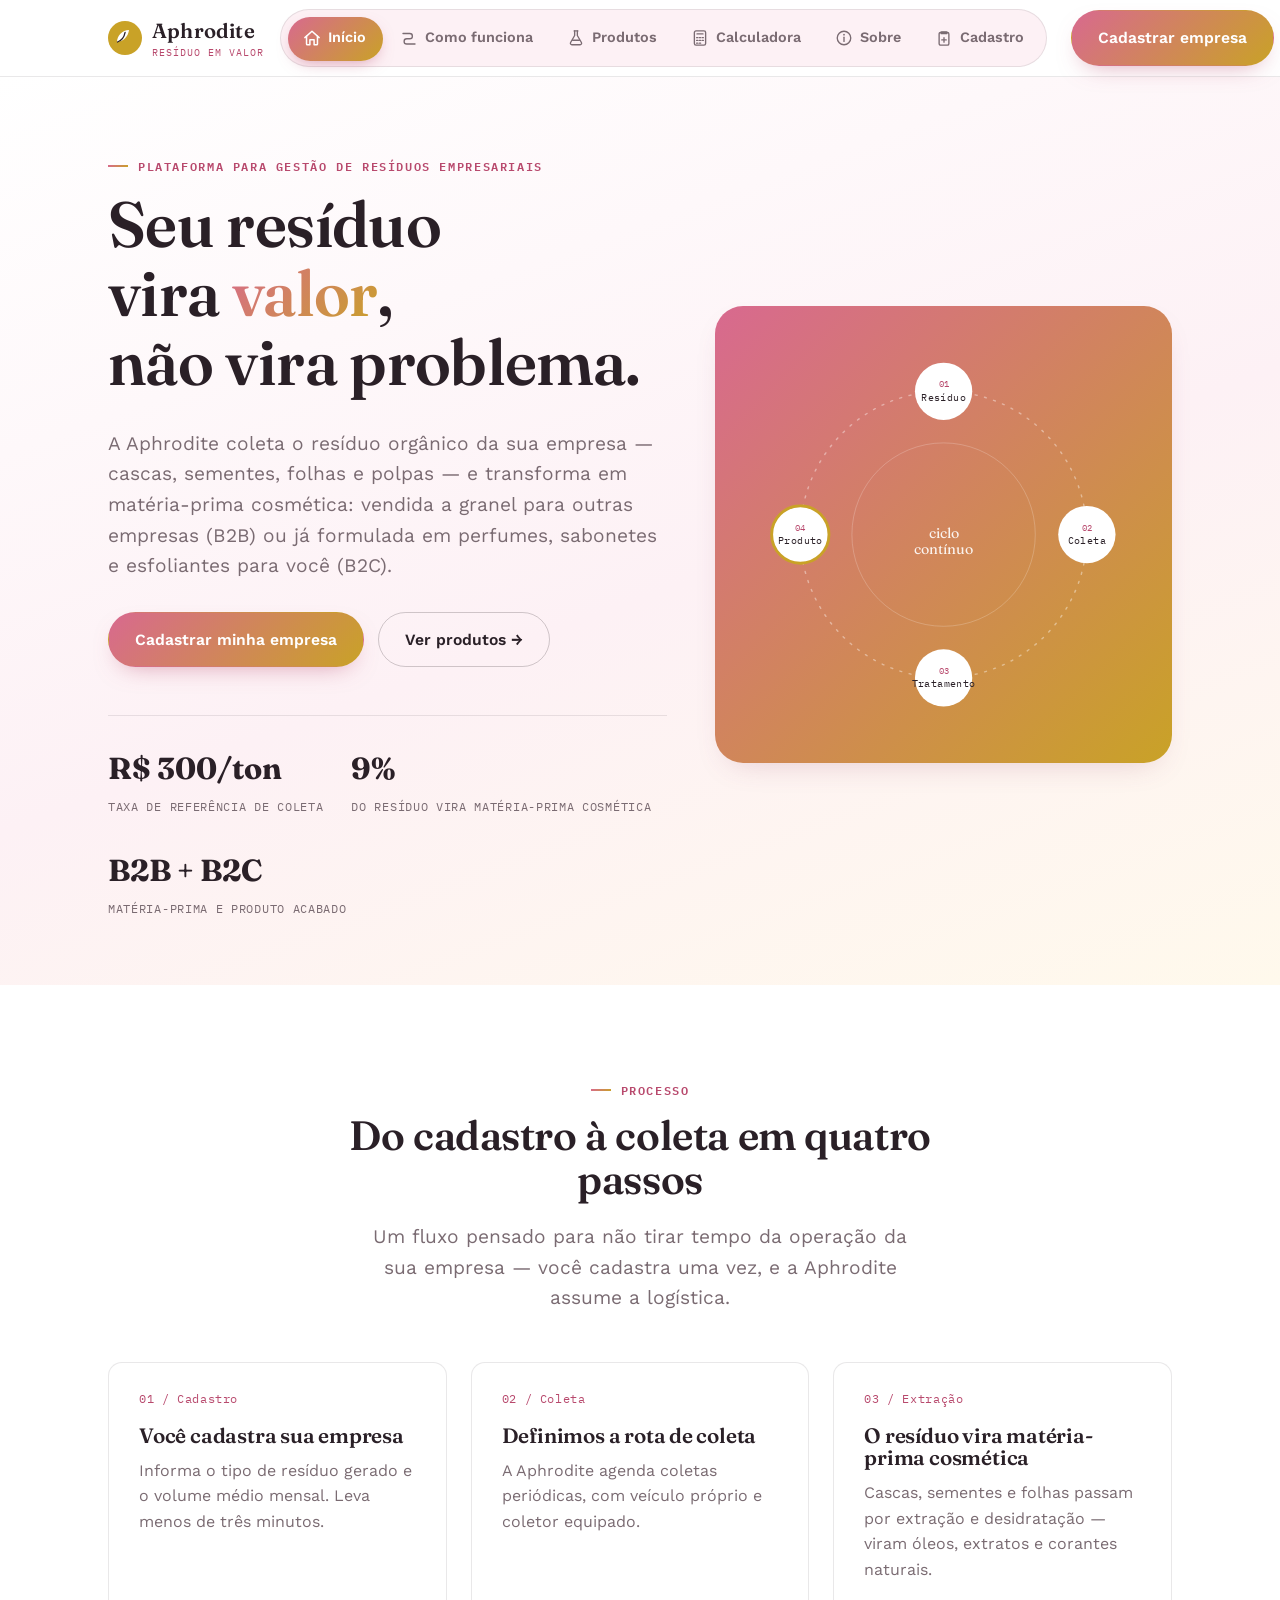
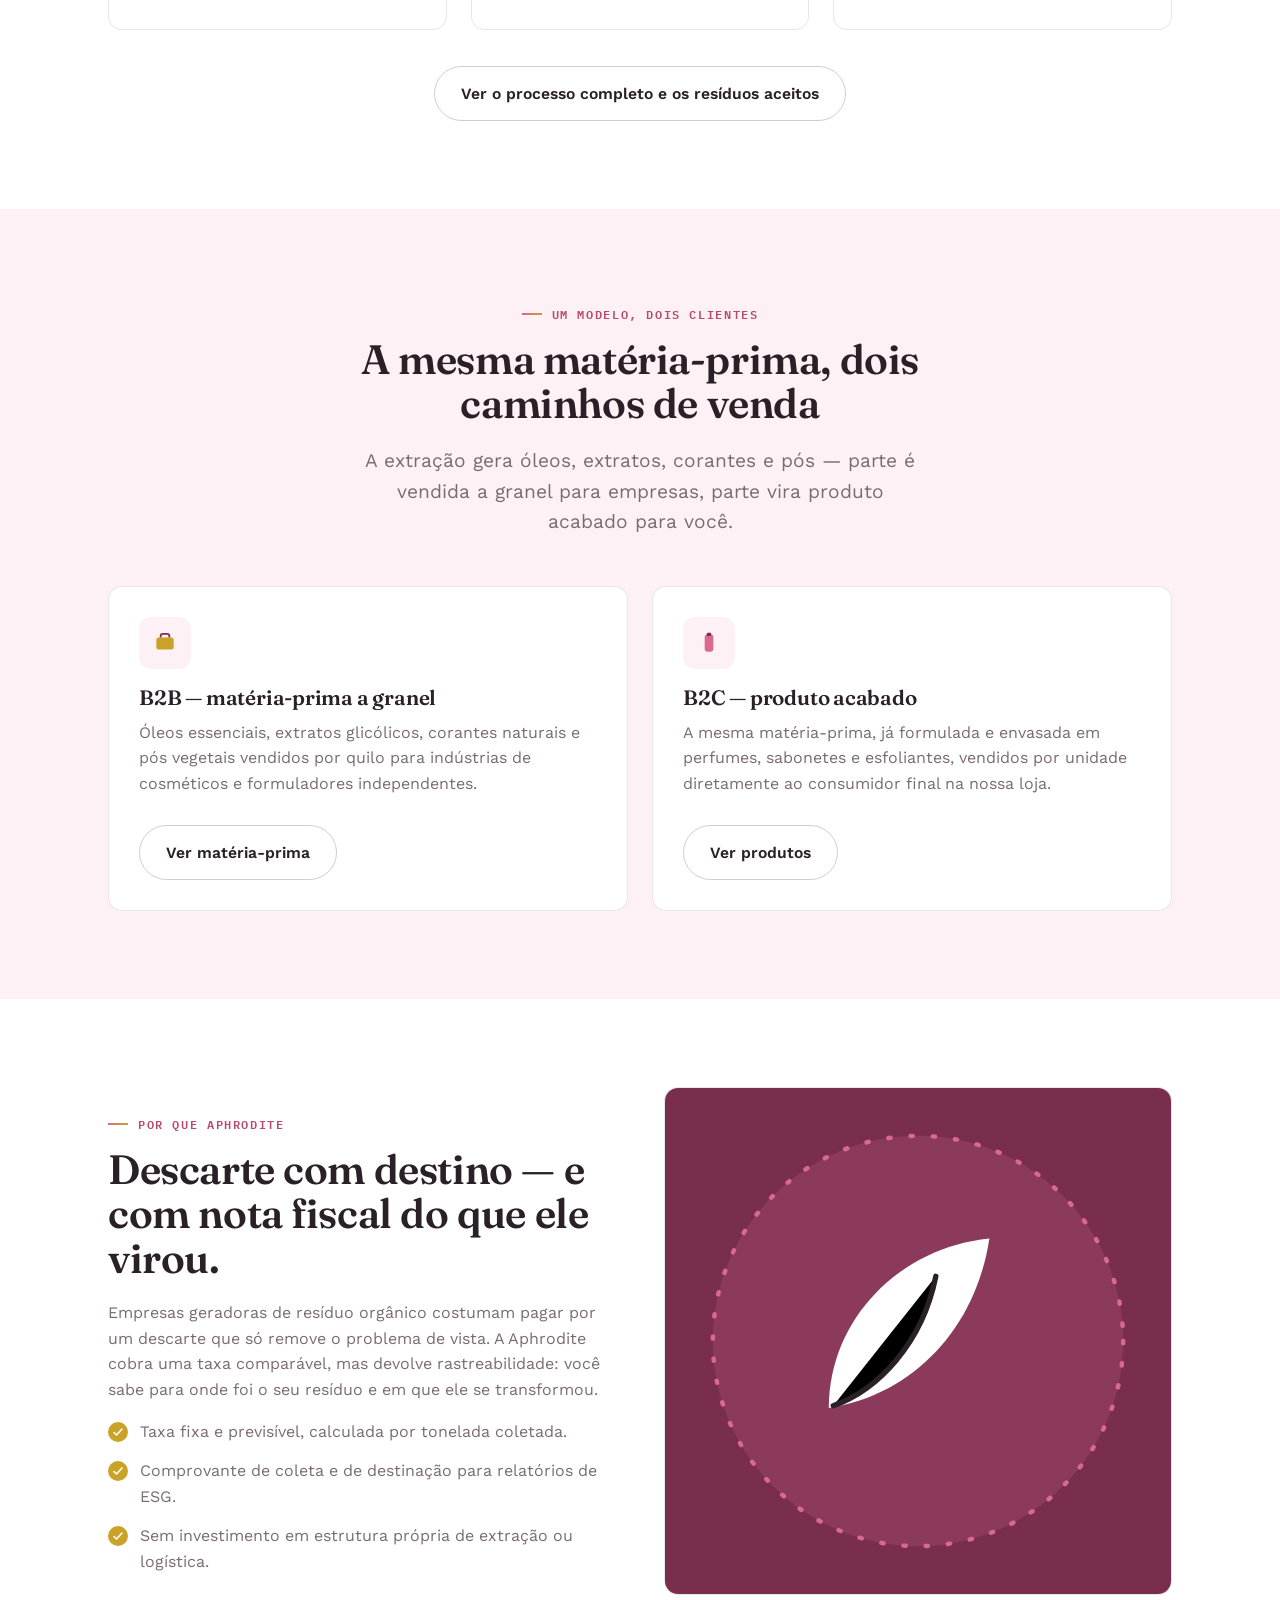
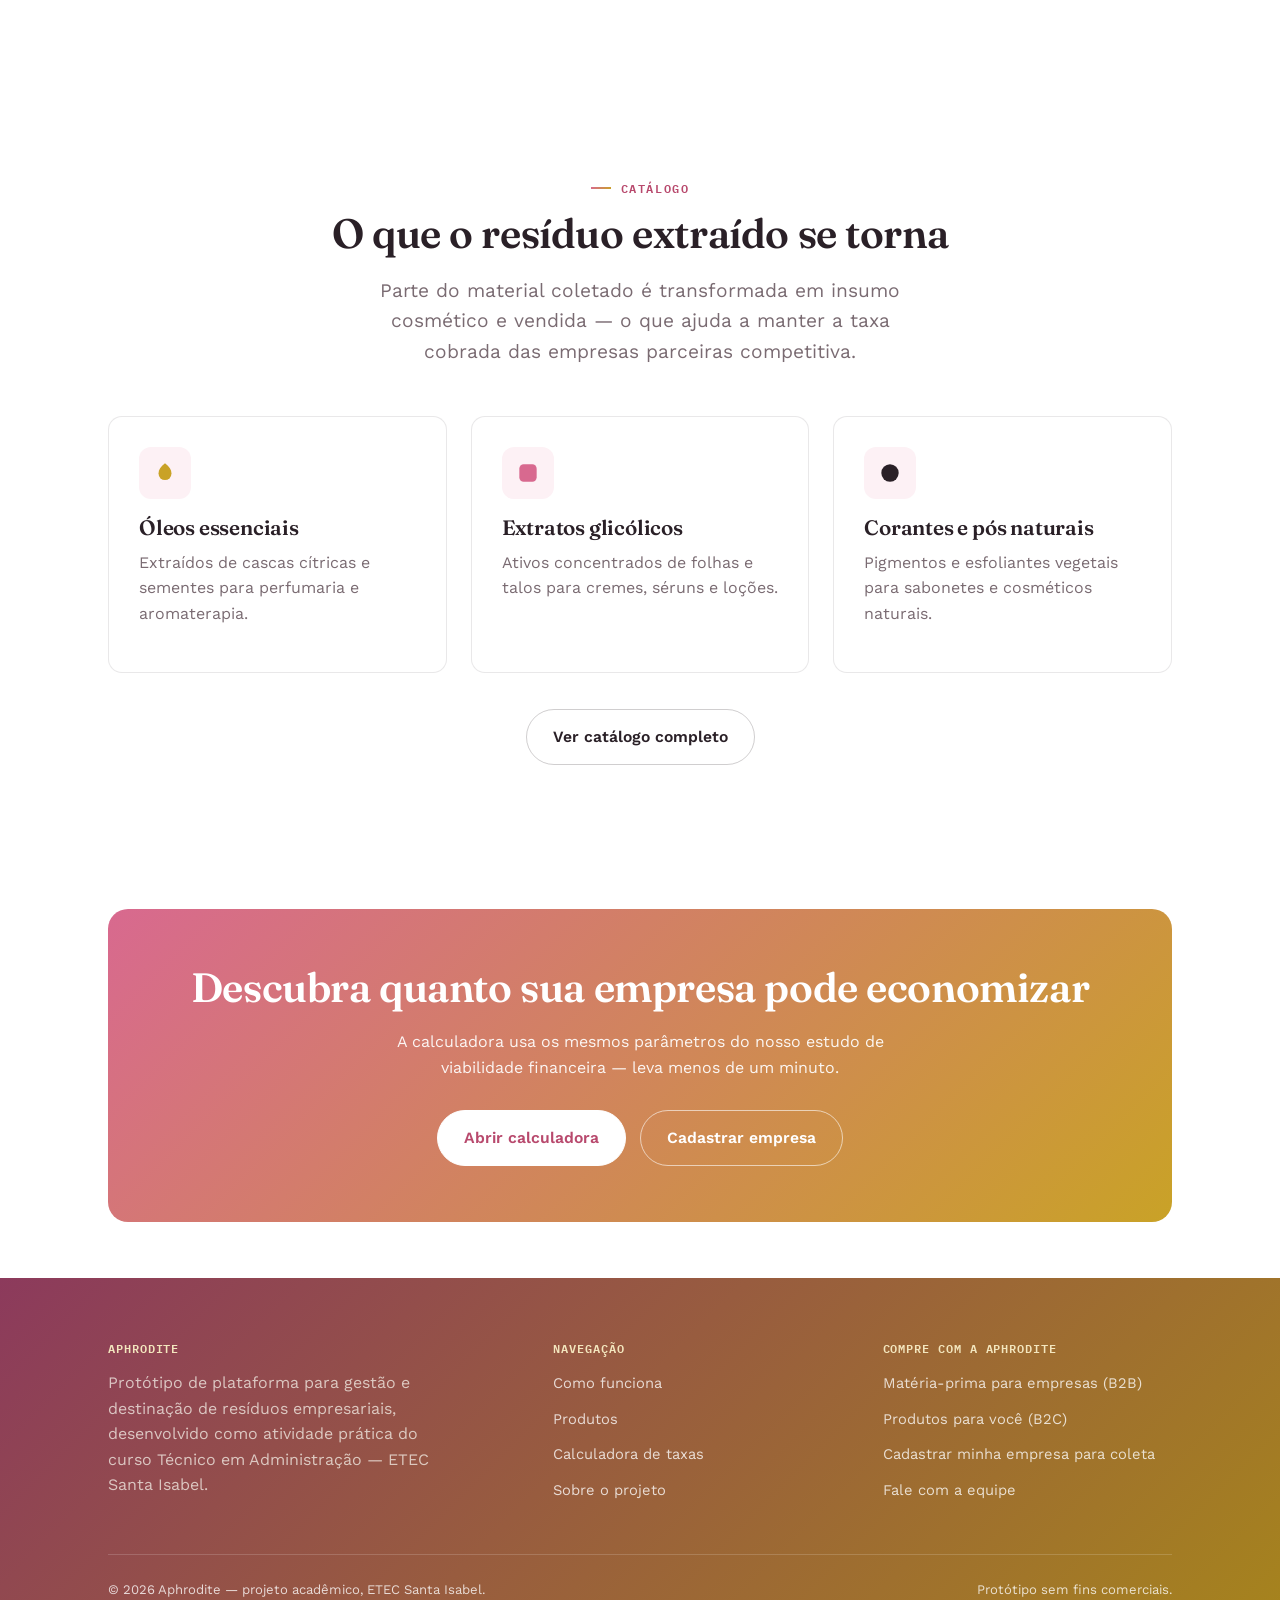
==== commit d04c7d15: "Add files via upload" ====
--- a/index.html
+++ b/index.html
@@ -63,16 +63,16 @@
         <span class="eyebrow">Plataforma para gestão de resíduos empresariais</span>
         <h1>Seu resíduo<br>vira <em>valor</em>,<br>não vira problema.</h1>
         <p class="lede">A Aphrodite coleta o resíduo orgânico da sua empresa — cascas, sementes, folhas e
-          polpas — e extrai óleos essenciais, extratos e corantes naturais vendidos como insumo para a
-          indústria cosmética. Você paga uma taxa fixa e previsível, mais barata que o descarte tradicional.</p>
+          polpas — e transforma em matéria-prima cosmética: vendida a granel para outras empresas (B2B) ou
+          já formulada em perfumes, sabonetes e esfoliantes para você (B2C).</p>
         <div class="hero-actions">
           <a href="cadastro.html" class="btn btn-primary">Cadastrar minha empresa</a>
-          <a href="calculadora.html" class="btn btn-ghost">Simular minha economia →</a>
+          <a href="catalogo.html" class="btn btn-ghost">Ver produtos →</a>
         </div>
         <div class="hero-stats">
           <div><strong>R$ 300/ton</strong><span>Taxa de referência de coleta</span></div>
-          <div><strong>9%</strong><span>Do resíduo vira insumo cosmético</span></div>
-          <div><strong>até 28%</strong><span>Mais barato que o descarte comum*</span></div>
+          <div><strong>9%</strong><span>Do resíduo vira matéria-prima cosmética</span></div>
+          <div><strong>B2B + B2C</strong><span>Matéria-prima e produto acabado</span></div>
         </div>
       </div>
 
@@ -148,8 +148,40 @@
     </div>
   </section>
 
+  <!-- DUAS FRENTES B2B + B2C -->
+  <section class="band-alt">
+    <div class="container">
+      <div class="section-head center">
+        <span class="eyebrow">Um modelo, dois clientes</span>
+        <h2>A mesma matéria-prima, dois caminhos de venda</h2>
+        <p class="lede" style="margin:0 auto;">A extração gera óleos, extratos, corantes e pós — parte é
+          vendida a granel para empresas, parte vira produto acabado para você.</p>
+      </div>
+      <div class="grid grid-2">
+        <div class="card">
+          <div class="icon-tile">
+            <svg viewBox="0 0 24 24" fill="none"><rect x="4" y="7" width="16" height="11" rx="2" fill="#C9A227"/><path d="M8 7V5.5a2 2 0 0 1 2-2h4a2 2 0 0 1 2 2V7" stroke="#7A2E4D" stroke-width="1.6"/></svg>
+          </div>
+          <h3>B2B — matéria-prima a granel</h3>
+          <p>Óleos essenciais, extratos glicólicos, corantes naturais e pós vegetais vendidos por quilo
+            para indústrias de cosméticos e formuladores independentes.</p>
+          <a href="catalogo.html#b2b" class="btn btn-outline" style="margin-top:12px;">Ver matéria-prima</a>
+        </div>
+        <div class="card">
+          <div class="icon-tile">
+            <svg viewBox="0 0 24 24" fill="none"><rect x="8" y="4" width="8" height="16" rx="3" fill="#D8698F"/><rect x="10" y="2.5" width="4" height="3" rx="1" fill="#7A2E4D"/></svg>
+          </div>
+          <h3>B2C — produto acabado</h3>
+          <p>A mesma matéria-prima, já formulada e envasada em perfumes, sabonetes e esfoliantes,
+            vendidos por unidade diretamente ao consumidor final na nossa loja.</p>
+          <a href="catalogo.html#b2c" class="btn btn-outline" style="margin-top:12px;">Ver produtos</a>
+        </div>
+      </div>
+    </div>
+  </section>
+
   <!-- POR QUE APHRODITE -->
-  <section class="band-alt">
+  <section>
     <div class="container two-col">
       <div>
         <span class="eyebrow">Por que Aphrodite</span>
@@ -258,9 +290,11 @@
         </ul>
       </div>
       <div>
-        <h4>Empresas parceiras</h4>
+        <h4>Compre com a Aphrodite</h4>
         <ul>
-          <li><a href="cadastro.html">Cadastrar minha empresa</a></li>
+          <li><a href="catalogo.html#b2b">Matéria-prima para empresas (B2B)</a></li>
+          <li><a href="catalogo.html#b2c">Produtos para você (B2C)</a></li>
+          <li><a href="cadastro.html">Cadastrar minha empresa para coleta</a></li>
           <li><a href="sobre.html#equipe">Fale com a equipe</a></li>
         </ul>
       </div>
--- a/css/style.css
+++ b/css/style.css
@@ -0,0 +1,334 @@
+/* =========================================================
+   APHRODITE — folha de estilos principal
+   Identidade: branco, rosa e dourado — fluido, leve, elegante.
+   ========================================================= */
+
+@import url('https://fonts.googleapis.com/css2?family=Fraunces:opsz,wght@9..144,400;9..144,500;9..144,600;9..144,700&family=Work+Sans:wght@400;500;600;700&family=IBM+Plex+Mono:wght@400;500;600&display=swap');
+
+:root {
+  --bg: #FFFFFF;
+  --bg-alt: #FDF1F5;
+  --bg-gold-soft: #FFF9EC;
+  --paper: #FFFFFF;
+  --ink: #2A2027;
+  --ink-soft: #7A6B72;
+
+  --loam: #7A2E4D;
+  --loam-2: #8C3A5C;
+  --moss: #C9A227;
+  --marigold: #D8698F;
+  --marigold-dark: #B8496D;
+  --marigold-light: #F8DCE6;
+
+  --gold: #C9A227;
+  --gold-dark: #A6841D;
+  --gold-light: #F3E6BE;
+
+  --gradient-brand: linear-gradient(135deg, #D8698F 0%, #C9A227 100%);
+  --gradient-deep: linear-gradient(135deg, #8C3A5C 0%, #A6841D 100%);
+
+  --line: rgba(42, 32, 39, 0.10);
+  --line-strong: rgba(42, 32, 39, 0.22);
+
+  --font-display: 'Fraunces', Georgia, 'Times New Roman', serif;
+  --font-body: 'Work Sans', 'Segoe UI', Arial, sans-serif;
+  --font-mono: 'IBM Plex Mono', 'Courier New', monospace;
+
+  --radius: 14px;
+  --radius-sm: 8px;
+  --container: 1120px;
+  --shadow: 0 12px 32px -16px rgba(140, 58, 92, 0.28);
+}
+
+* { box-sizing: border-box; }
+html { scroll-behavior: smooth; }
+
+body {
+  margin: 0;
+  background: var(--bg);
+  color: var(--ink);
+  font-family: var(--font-body);
+  font-size: 16px;
+  line-height: 1.6;
+  -webkit-font-smoothing: antialiased;
+  overflow-x: hidden;
+}
+
+.hero .container, .two-col, .calc-layout, .grid { min-width: 0; }
+.hero .container > *, .two-col > *, .calc-layout > *, .grid > * { min-width: 0; }
+
+img, svg { display: block; max-width: 100%; }
+a { color: inherit; }
+
+h1, h2, h3, h4 {
+  font-family: var(--font-display);
+  font-weight: 600;
+  line-height: 1.08;
+  margin: 0 0 0.5em;
+  letter-spacing: -0.01em;
+}
+h1 { font-size: clamp(2.4rem, 5vw, 4.1rem); font-weight: 600; }
+h2 { font-size: clamp(1.8rem, 3.2vw, 2.6rem); }
+h3 { font-size: 1.3rem; }
+
+p { margin: 0 0 1em; color: var(--ink-soft); }
+.lede { font-size: 1.2rem; color: var(--ink-soft); max-width: 46ch; }
+
+.container { width: 100%; max-width: var(--container); margin: 0 auto; padding: 0 28px; }
+section { padding: 88px 0; }
+section.tight { padding: 56px 0; }
+
+.eyebrow {
+  font-family: var(--font-mono);
+  text-transform: uppercase;
+  letter-spacing: 0.14em;
+  font-size: 0.72rem;
+  color: var(--marigold-dark);
+  font-weight: 600;
+  display: inline-flex;
+  align-items: center;
+  gap: 10px;
+  margin-bottom: 14px;
+}
+.eyebrow::before { content: ""; width: 20px; height: 2px; background: var(--gradient-brand); display: inline-block; }
+
+/* ---------- Botões ---------- */
+.btn {
+  display: inline-flex; align-items: center; justify-content: center; gap: 8px;
+  font-family: var(--font-body); font-weight: 600; font-size: 0.98rem;
+  padding: 14px 26px; border-radius: 999px; border: 1.5px solid transparent;
+  cursor: pointer; text-decoration: none;
+  transition: transform 0.15s ease, box-shadow 0.15s ease, background 0.15s ease, color 0.15s ease, filter 0.15s ease;
+}
+.btn:focus-visible { outline: 3px solid var(--marigold-dark); outline-offset: 2px; }
+.btn-primary { background: var(--gradient-brand); color: #fff; box-shadow: 0 10px 24px -12px rgba(184, 73, 109, 0.55); }
+.btn-primary:hover { filter: brightness(1.06); transform: translateY(-1px); }
+.btn-ghost { background: transparent; color: var(--ink); border-color: var(--line-strong); }
+.btn-ghost:hover { border-color: var(--marigold-dark); color: var(--marigold-dark); }
+.btn-outline { background: transparent; color: var(--ink); border-color: var(--line-strong); }
+.btn-outline:hover { border-color: var(--ink); }
+.btn-block { width: 100%; }
+.btn[disabled] { opacity: 0.55; cursor: not-allowed; transform: none !important; }
+
+/* ---------- Header ---------- */
+.site-header {
+  position: sticky; top: 0; z-index: 40;
+  /* Fundo sólido (sem backdrop-filter): blur/filter em um ancestral cria um
+     novo bloco de containment para descendentes "position:fixed", o que
+     quebraria o dock nav fixo no rodapé em telas pequenas. */
+  background: rgba(255, 255, 255, 0.97);
+  color: var(--ink); border-bottom: 1px solid var(--line);
+}
+.site-header .container { display: flex; align-items: center; height: 76px; gap: 16px; }
+.brand { display: flex; align-items: center; gap: 10px; text-decoration: none; color: var(--ink); flex-shrink: 0; }
+.brand-mark { width: 34px; height: 34px; flex-shrink: 0; }
+.brand-word { font-family: var(--font-display); font-size: 1.28rem; font-weight: 600; letter-spacing: 0.01em; }
+.brand-tag { font-family: var(--font-mono); font-size: 0.62rem; letter-spacing: 0.1em; text-transform: uppercase; color: var(--marigold-dark); display: block; margin-top: -2px; }
+
+/* ---------- Dock nav (barra de navegação animada) ---------- */
+.dock-nav {
+  position: relative; display: inline-flex; align-items: center; gap: 2px;
+  padding: 6px; background: var(--bg-alt); border: 1px solid var(--line);
+  border-radius: 999px; margin: 0 auto;
+}
+.dock-indicator {
+  position: absolute; top: 0; left: 0; border-radius: 999px;
+  background: var(--gradient-brand);
+  box-shadow: 0 6px 16px -6px rgba(184, 73, 109, 0.55);
+  opacity: 0;
+  transition: transform 0.4s cubic-bezier(.65,0,.35,1), width 0.4s cubic-bezier(.65,0,.35,1),
+              height 0.4s cubic-bezier(.65,0,.35,1), opacity 0.25s ease;
+  z-index: 0; pointer-events: none;
+}
+.dock-indicator.ready { opacity: 1; }
+.dock-item {
+  position: relative; z-index: 1; display: flex; align-items: center; gap: 7px;
+  padding: 10px 16px; border-radius: 999px; text-decoration: none;
+  color: var(--ink-soft); font-weight: 600; font-size: 0.9rem; white-space: nowrap;
+  transition: color 0.25s ease;
+}
+.dock-item .dock-icon { width: 18px; height: 18px; flex-shrink: 0; display: flex; }
+.dock-item .dock-icon svg { width: 100%; height: 100%; stroke: currentColor; transition: transform 0.25s ease; }
+.dock-item.active { color: var(--marigold-dark); }
+.dock-item.is-lit { color: #fff; }
+.dock-item.is-lit .dock-icon svg, .dock-item:hover .dock-icon svg { transform: scale(1.12); }
+.dock-item:focus-visible { outline: 2px solid var(--marigold-dark); outline-offset: 2px; }
+
+.nav-cta { margin-left: 8px; flex-shrink: 0; }
+
+/* Faixa intermediária: a barra dock com texto + CTA não cabem confortavelmente
+   lado a lado — o CTA some (já existe "Cadastro" como item da própria dock). */
+@media (max-width: 1260px) and (min-width: 981px) {
+  .dock-item { padding: 10px 12px; font-size: 0.86rem; }
+  .dock-item .dock-icon { width: 17px; height: 17px; }
+  .site-header .nav-cta { display: none; }
+}
+
+@media (max-width: 980px) {
+  .dock-nav {
+    position: fixed; left: 50%; bottom: 18px; transform: translateX(-50%); z-index: 50;
+    background: rgba(255,255,255,0.9);
+    backdrop-filter: blur(16px); -webkit-backdrop-filter: blur(16px);
+    box-shadow: 0 14px 34px -14px rgba(42,32,39,0.35);
+    padding: 7px;
+  }
+  .dock-item { padding: 11px; }
+  .dock-item .dock-text { display: none; }
+  .site-header .nav-cta { display: none; }
+  body { padding-bottom: 78px; }
+}
+
+/* ---------- Hero ---------- */
+.hero {
+  background: linear-gradient(160deg, #FFFFFF 0%, #FDF1F5 55%, #FFF9EC 100%);
+  color: var(--ink); position: relative; overflow: hidden; padding: 72px 0 0;
+}
+.hero .container { display: grid; grid-template-columns: 1.1fr 0.9fr; gap: 48px; align-items: center; padding-bottom: 64px; }
+.hero h1 { color: var(--ink); }
+.hero h1 em { font-style: normal; background: var(--gradient-brand); -webkit-background-clip: text; background-clip: text; color: transparent; }
+.hero .lede { color: var(--ink-soft); }
+.hero-actions { display: flex; gap: 14px; flex-wrap: wrap; margin-top: 30px; }
+.hero-stats { display: flex; gap: 28px; margin-top: 48px; padding-top: 28px; border-top: 1px solid var(--line); flex-wrap: wrap; }
+.hero-stats div strong { font-family: var(--font-display); font-size: 1.9rem; display: block; color: var(--ink); }
+.hero-stats div span { font-family: var(--font-mono); font-size: 0.72rem; text-transform: uppercase; letter-spacing: 0.06em; color: var(--ink-soft); }
+@media (max-width: 880px) { .hero .container { grid-template-columns: 1fr; } }
+
+/* ---------- Ciclo Aphrodite (elemento-assinatura) ---------- */
+.cycle-wrap {
+  display: flex; align-items: center; justify-content: center;
+  background: var(--gradient-brand); border-radius: 28px; padding: 28px; box-shadow: var(--shadow);
+}
+.cycle { position: relative; width: min(420px, 100%); aspect-ratio: 1 / 1; }
+.cycle svg { width: 100%; height: 100%; }
+.cycle-orbit-dot { transform-origin: 210px 210px; animation: orbit 14s linear infinite; }
+@keyframes orbit { from { transform: rotate(0deg); } to { transform: rotate(360deg); } }
+.cycle-node-label {
+  font-family: var(--font-mono);
+  font-size: 10.5px;
+  fill: #2A2027;
+  letter-spacing: 0.04em;
+}
+.cycle-node-num {
+  font-family: var(--font-mono);
+  font-size: 9px;
+  fill: #B8496D;
+}
+@media (prefers-reduced-motion: reduce) { .cycle-orbit-dot { animation: none; } }
+
+/* ---------- Seções gerais ---------- */
+.section-head { max-width: 640px; margin: 0 auto 48px; text-align: left; }
+.section-head.center { text-align: center; margin-left: auto; margin-right: auto; }
+.grid { display: grid; gap: 24px; }
+.grid-3 { grid-template-columns: repeat(3, 1fr); }
+.grid-2 { grid-template-columns: repeat(2, 1fr); }
+@media (max-width: 880px) { .grid-3, .grid-2 { grid-template-columns: 1fr; } }
+
+.card {
+  background: var(--paper); border: 1px solid var(--line); border-radius: var(--radius); padding: 30px;
+  transition: transform 0.2s ease, box-shadow 0.2s ease, border-color 0.2s ease;
+}
+.card:hover { transform: translateY(-3px); box-shadow: var(--shadow); border-color: rgba(184,73,109,0.25); }
+.card-step { position: relative; padding-top: 44px; }
+.card-step .num { font-family: var(--font-mono); font-size: 0.78rem; color: var(--marigold-dark); position: absolute; top: 26px; left: 30px; letter-spacing: 0.05em; }
+.card-step h3 { margin-top: 18px; }
+
+.icon-tile { width: 52px; height: 52px; border-radius: 12px; background: var(--bg-alt); display: flex; align-items: center; justify-content: center; margin-bottom: 18px; }
+.icon-tile svg { width: 26px; height: 26px; }
+
+/* ---------- Alternating band ---------- */
+.band-alt { background: var(--bg-alt); }
+.band-paper { background: var(--paper); border-top: 1px solid var(--line); border-bottom: 1px solid var(--line); }
+.band-loam { background: var(--gradient-deep); color: #fff; }
+.band-loam h2, .band-loam h3 { color: #fff; }
+.band-loam p { color: rgba(255,255,255,0.82); }
+
+/* ---------- Tabela de resíduos ---------- */
+.waste-table { width: 100%; border-collapse: collapse; background: var(--paper); border-radius: var(--radius); overflow: hidden; border: 1px solid var(--line); }
+.waste-table th, .waste-table td { text-align: left; padding: 14px 18px; border-bottom: 1px solid var(--line); font-size: 0.94rem; }
+.waste-table th { font-family: var(--font-mono); text-transform: uppercase; font-size: 0.72rem; letter-spacing: 0.06em; color: var(--ink-soft); background: var(--bg-alt); }
+.waste-table tr:last-child td { border-bottom: none; }
+.tag { display: inline-block; font-family: var(--font-mono); font-size: 0.68rem; text-transform: uppercase; letter-spacing: 0.04em; padding: 4px 9px; border-radius: 999px; }
+.tag-ok { background: var(--gold-light); color: var(--gold-dark); }
+.tag-no { background: #F3D9E2; color: #8C3A5C; }
+
+/* ---------- Produtos (catálogo) ---------- */
+.product-card { background: var(--paper); border: 1px solid var(--line); border-radius: var(--radius); overflow: hidden; display: flex; flex-direction: column; transition: transform 0.2s ease, box-shadow 0.2s ease; }
+.product-card:hover { transform: translateY(-3px); box-shadow: var(--shadow); }
+.product-visual { aspect-ratio: 4 / 3; background: var(--bg-alt); display: flex; align-items: center; justify-content: center; padding: 30px; }
+.product-visual svg { width: 100%; height: 100%; }
+.product-body { padding: 24px 26px 28px; flex: 1; display: flex; flex-direction: column; }
+.product-price { margin-top: auto; font-family: var(--font-mono); font-size: 0.85rem; color: var(--marigold-dark); padding-top: 14px; border-top: 1px dashed var(--line-strong); }
+.product-price strong { font-size: 1.15rem; color: var(--ink); }
+
+/* ---------- Formulários ---------- */
+.form-card { background: var(--paper); border: 1px solid var(--line); border-radius: var(--radius); padding: 40px; box-shadow: var(--shadow); }
+.form-grid { display: grid; grid-template-columns: 1fr 1fr; gap: 20px; }
+@media (max-width: 700px) { .form-grid { grid-template-columns: 1fr; } }
+.field { margin-bottom: 20px; display: flex; flex-direction: column; gap: 7px; }
+.field.full { grid-column: 1 / -1; }
+.field label { font-family: var(--font-mono); font-size: 0.74rem; text-transform: uppercase; letter-spacing: 0.05em; color: var(--ink-soft); }
+.field .hint { font-size: 0.8rem; color: var(--ink-soft); margin-top: -2px; }
+input, select, textarea {
+  font-family: var(--font-body); font-size: 1rem; padding: 12px 14px; border-radius: var(--radius-sm);
+  border: 1.5px solid var(--line-strong); background: #fff; color: var(--ink); width: 100%;
+}
+input:focus, select:focus, textarea:focus { outline: none; border-color: var(--marigold); box-shadow: 0 0 0 3px rgba(216, 105, 143, 0.18); }
+textarea { resize: vertical; min-height: 90px; }
+fieldset { border: none; padding: 0; margin: 0 0 28px; }
+legend { font-family: var(--font-display); font-size: 1.1rem; font-weight: 600; padding: 0 0 14px; }
+
+.form-msg { margin-top: 18px; padding: 16px 18px; border-radius: var(--radius-sm); font-size: 0.94rem; display: none; }
+.form-msg.show { display: block; }
+.form-msg.success { background: var(--gold-light); color: #6B5411; border: 1px solid rgba(201,162,39,0.4); }
+.form-msg.error { background: #F3D9E2; color: #8C3A5C; border: 1px solid rgba(140,58,92,0.35); }
+
+/* ---------- Calculadora ---------- */
+.calc-layout { display: grid; grid-template-columns: 1fr 1fr; gap: 32px; align-items: start; }
+@media (max-width: 880px) { .calc-layout { grid-template-columns: 1fr; } }
+
+.result-card { background: var(--gradient-deep); color: #fff; border-radius: var(--radius); padding: 34px; position: sticky; top: 96px; }
+.result-card h3 { color: #fff; }
+.result-line { display: flex; justify-content: space-between; align-items: baseline; padding: 13px 0; border-bottom: 1px solid rgba(255,255,255,0.16); font-size: 0.95rem; }
+.result-line span:first-child { color: rgba(255,255,255,0.72); }
+.result-line span:last-child { font-family: var(--font-mono); }
+.result-total { margin-top: 8px; padding-top: 20px; display: flex; justify-content: space-between; align-items: baseline; }
+.result-total .label { font-family: var(--font-mono); font-size: 0.78rem; text-transform: uppercase; letter-spacing: 0.06em; color: var(--gold-light); }
+.result-total .value { font-family: var(--font-display); font-size: 2.3rem; color: #fff; }
+.result-note { font-size: 0.82rem; color: rgba(255,255,255,0.65); margin-top: 18px; }
+
+/* ---------- Footer ---------- */
+.site-footer { background: var(--gradient-deep); color: rgba(255,255,255,0.78); padding: 64px 0 32px; }
+.footer-grid { display: grid; grid-template-columns: 1.4fr 1fr 1fr; gap: 40px; padding-bottom: 40px; border-bottom: 1px solid rgba(255,255,255,0.16); }
+@media (max-width: 700px) { .footer-grid { grid-template-columns: 1fr; } }
+.footer-grid h4 { font-family: var(--font-mono); text-transform: uppercase; font-size: 0.72rem; letter-spacing: 0.08em; color: var(--gold-light); margin-bottom: 16px; }
+.footer-grid ul { list-style: none; padding: 0; margin: 0; display: flex; flex-direction: column; gap: 10px; }
+.footer-grid a { text-decoration: none; color: rgba(255,255,255,0.78); font-size: 0.92rem; }
+.footer-grid a:hover { color: #fff; }
+.footer-bottom { display: flex; justify-content: space-between; align-items: center; padding-top: 24px; font-size: 0.82rem; flex-wrap: wrap; gap: 10px; }
+
+/* ---------- Página interna genérica ---------- */
+.page-hero { background: linear-gradient(160deg, #FFFFFF 0%, #FDF1F5 100%); color: var(--ink); padding: 64px 0 48px; border-bottom: 1px solid var(--line); }
+.page-hero h1 { color: var(--ink); }
+.page-hero .lede { color: var(--ink-soft); }
+.breadcrumb { font-family: var(--font-mono); font-size: 0.72rem; text-transform: uppercase; letter-spacing: 0.06em; color: var(--marigold-dark); margin-bottom: 18px; }
+
+.two-col { display: grid; grid-template-columns: 1fr 1fr; gap: 48px; align-items: center; }
+@media (max-width: 880px) { .two-col { grid-template-columns: 1fr; } }
+
+.list-check { list-style: none; padding: 0; margin: 0; display: flex; flex-direction: column; gap: 14px; }
+.list-check li { display: flex; gap: 12px; align-items: flex-start; color: var(--ink-soft); }
+.list-check svg { flex-shrink: 0; margin-top: 3px; }
+
+.team-card { text-align: left; }
+.team-card .role { font-family: var(--font-mono); font-size: 0.72rem; text-transform: uppercase; letter-spacing: 0.05em; color: var(--marigold-dark); margin-bottom: 4px; display: block; }
+
+.cta-band { background: var(--gradient-brand); color: #fff; border-radius: 20px; padding: 56px; text-align: center; }
+.cta-band h2 { color: #fff; }
+.cta-band p { color: rgba(255,255,255,0.92); margin: 0 auto 26px; max-width: 50ch; }
+.cta-band .btn-ghost { border-color: rgba(255,255,255,0.6); color: #fff; }
+.cta-band .btn-ghost:hover { border-color: #fff; color: #fff; }
+.cta-band .btn-outline { background: #fff; color: var(--marigold-dark); border-color: #fff; }
+.cta-band .btn-outline:hover { background: var(--marigold-light); }
+
+.skip-link { position: absolute; left: -999px; top: 0; background: var(--marigold-dark); color: #fff; padding: 12px 18px; z-index: 100; }
+.skip-link:focus { left: 12px; top: 12px; }
